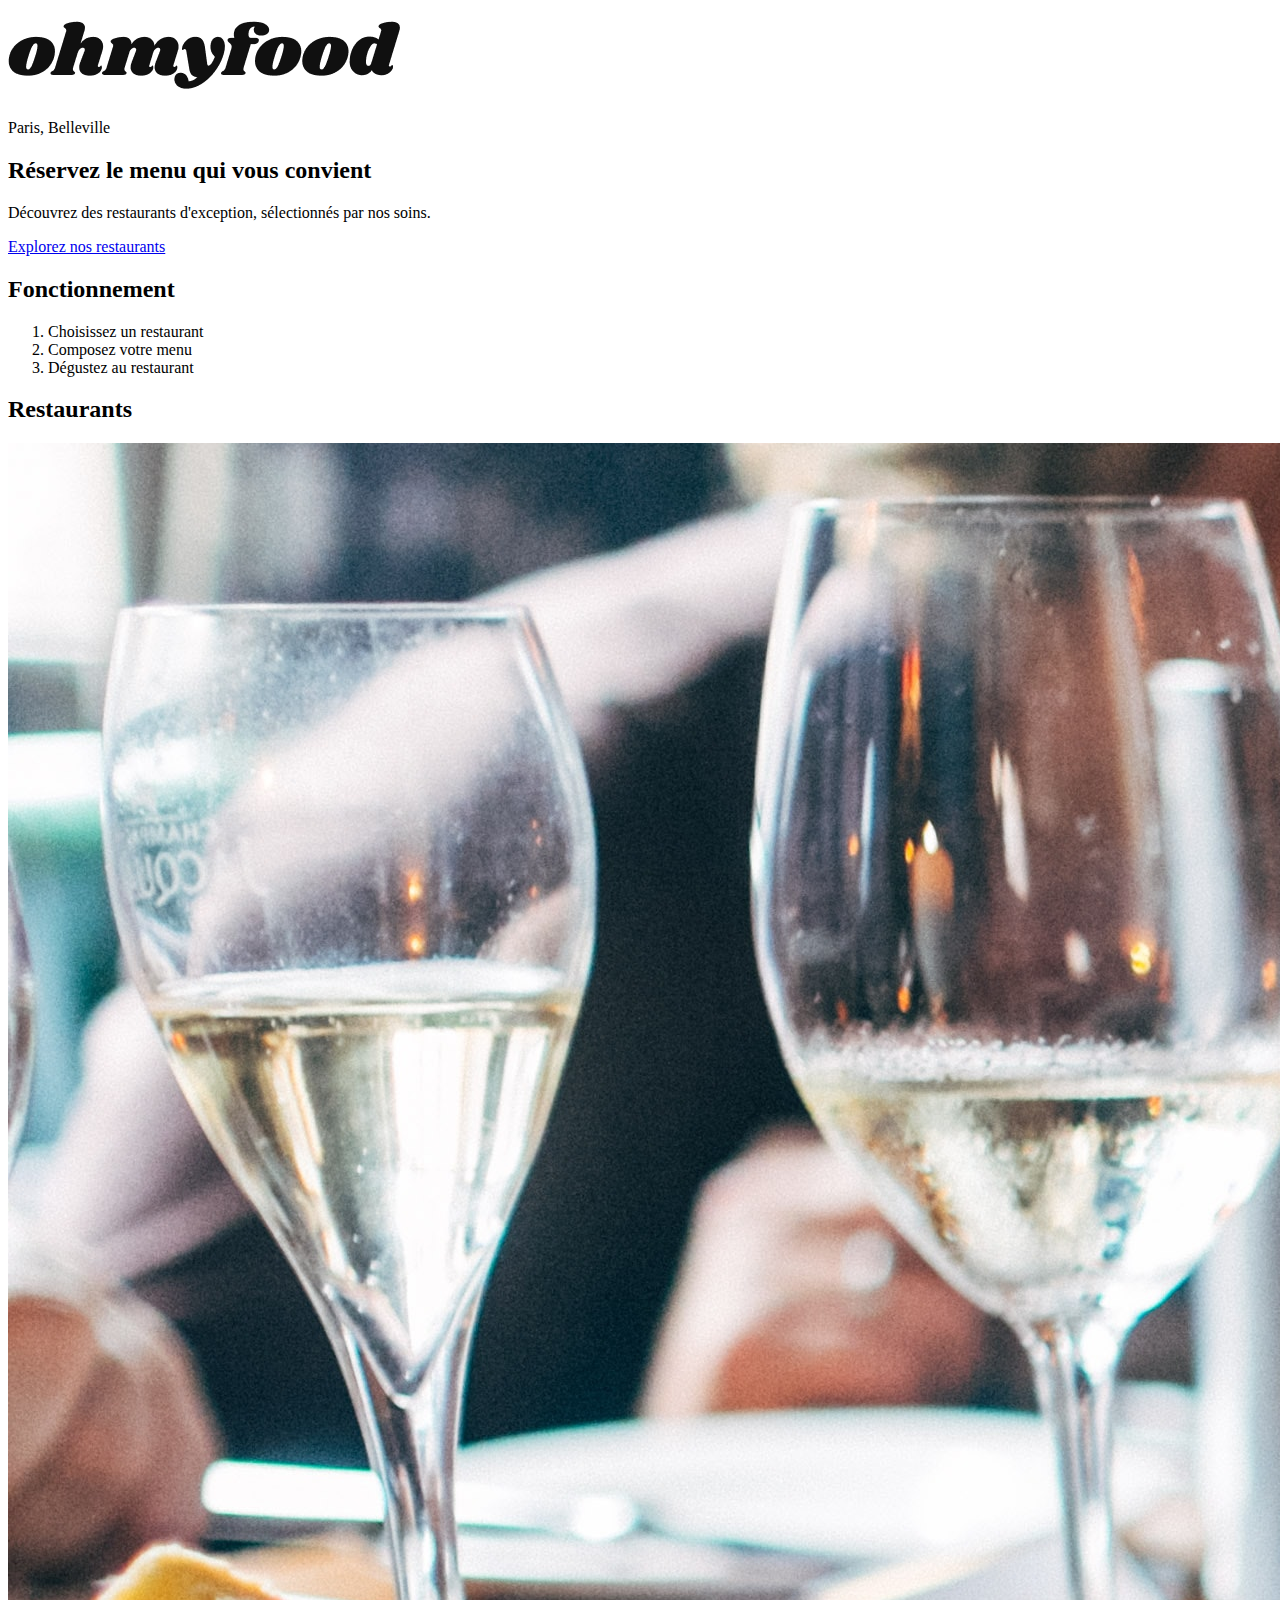
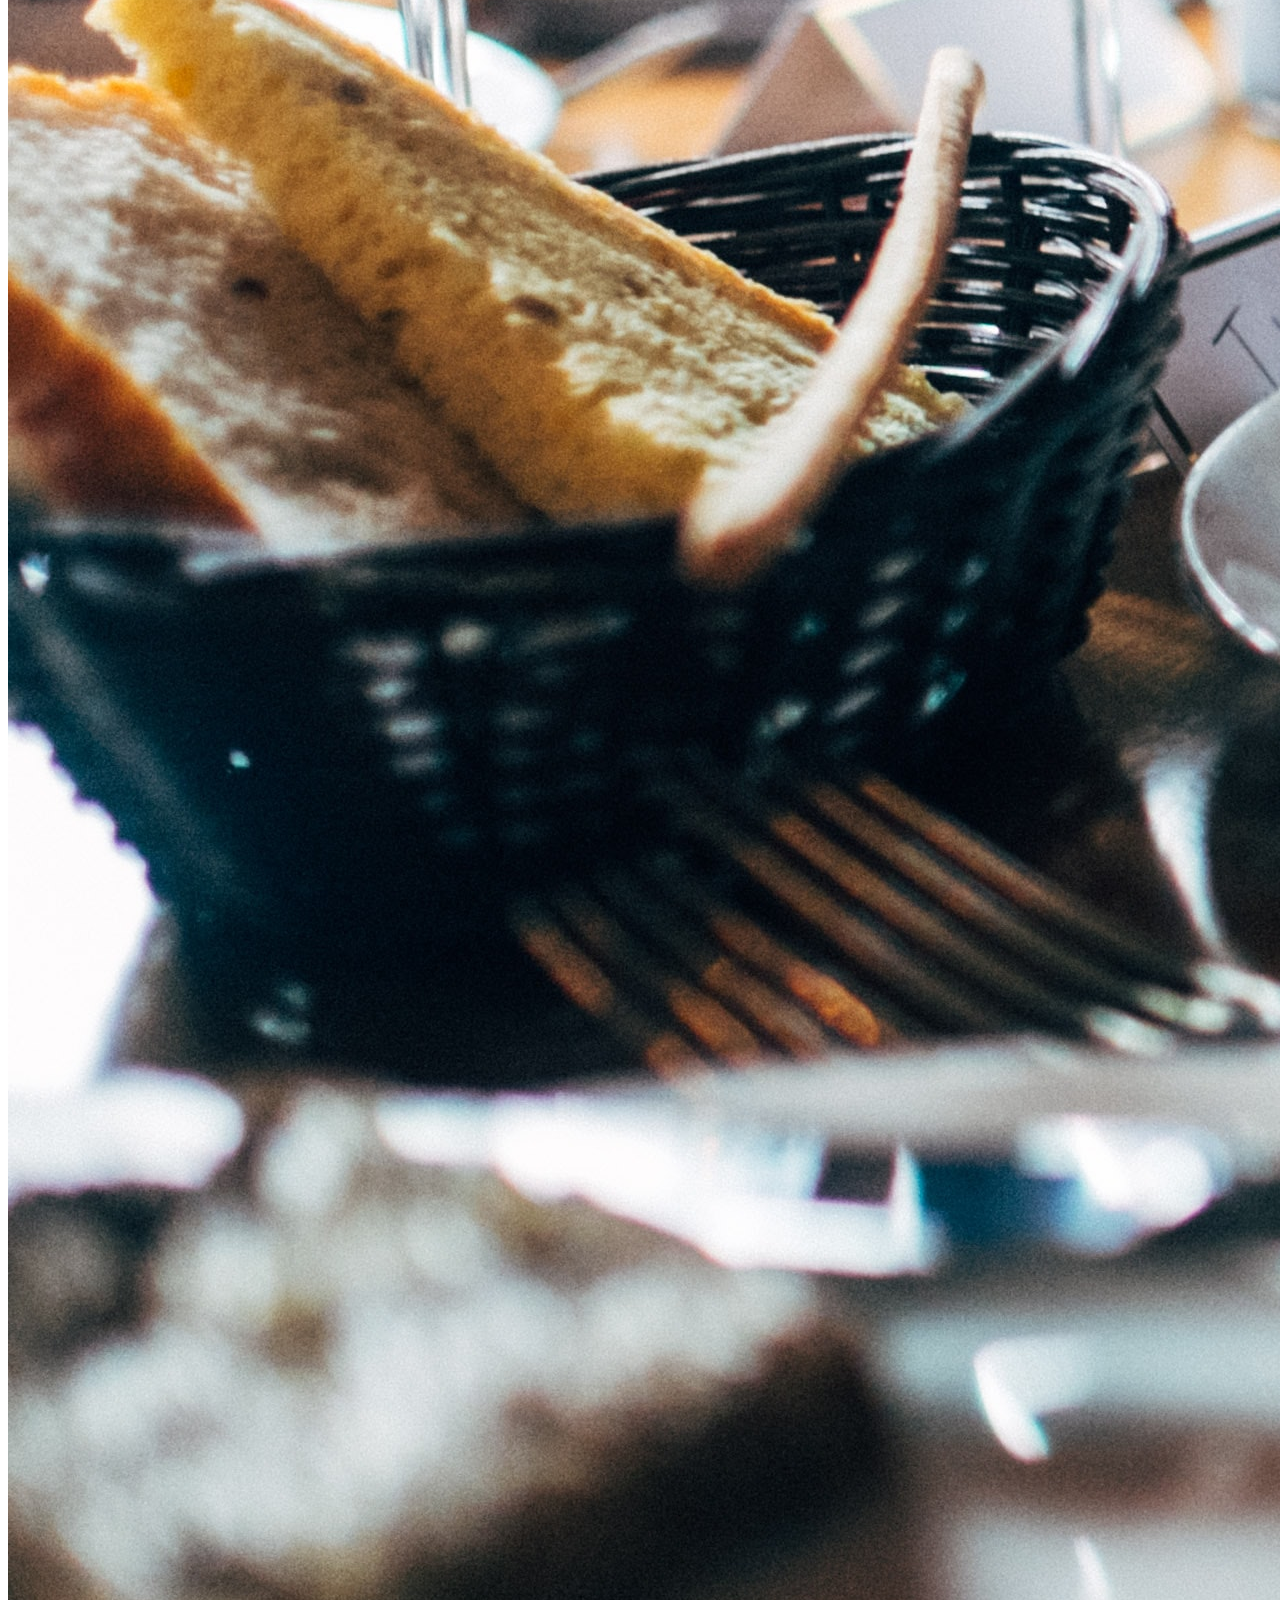
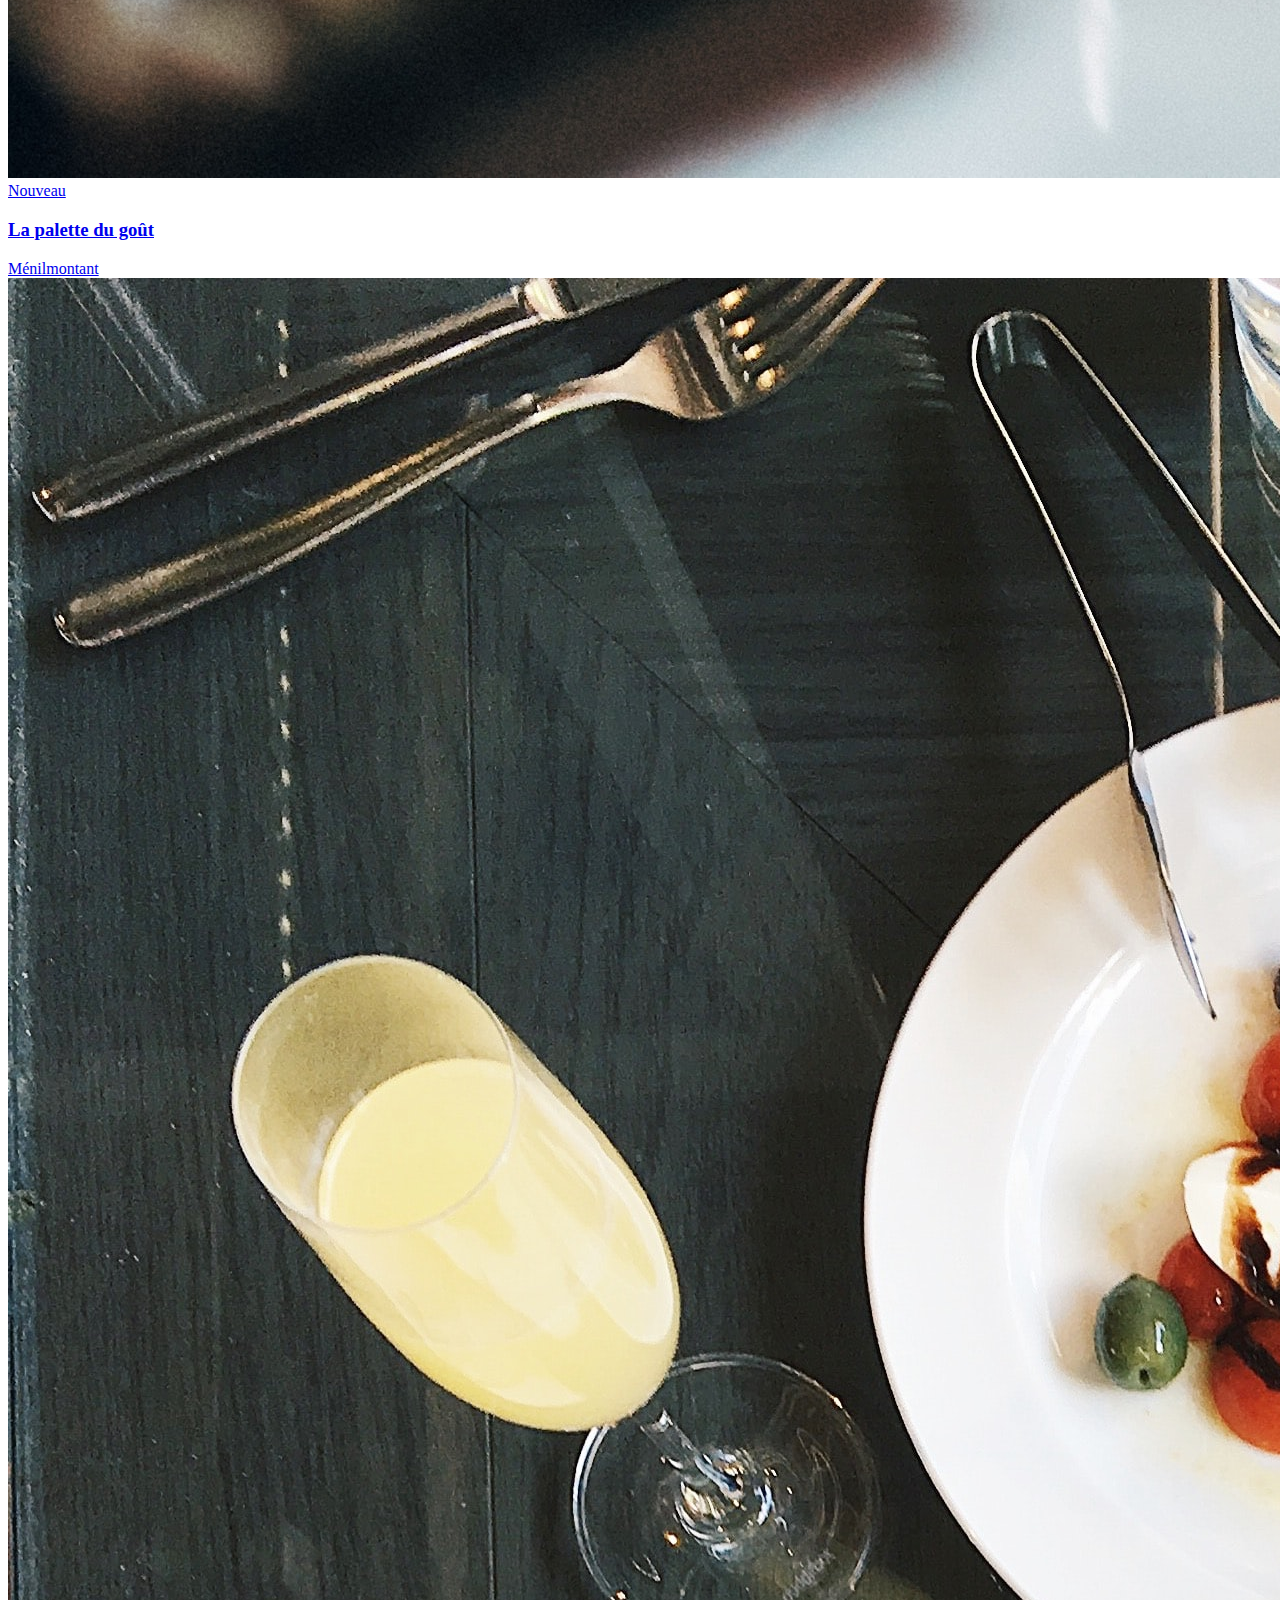
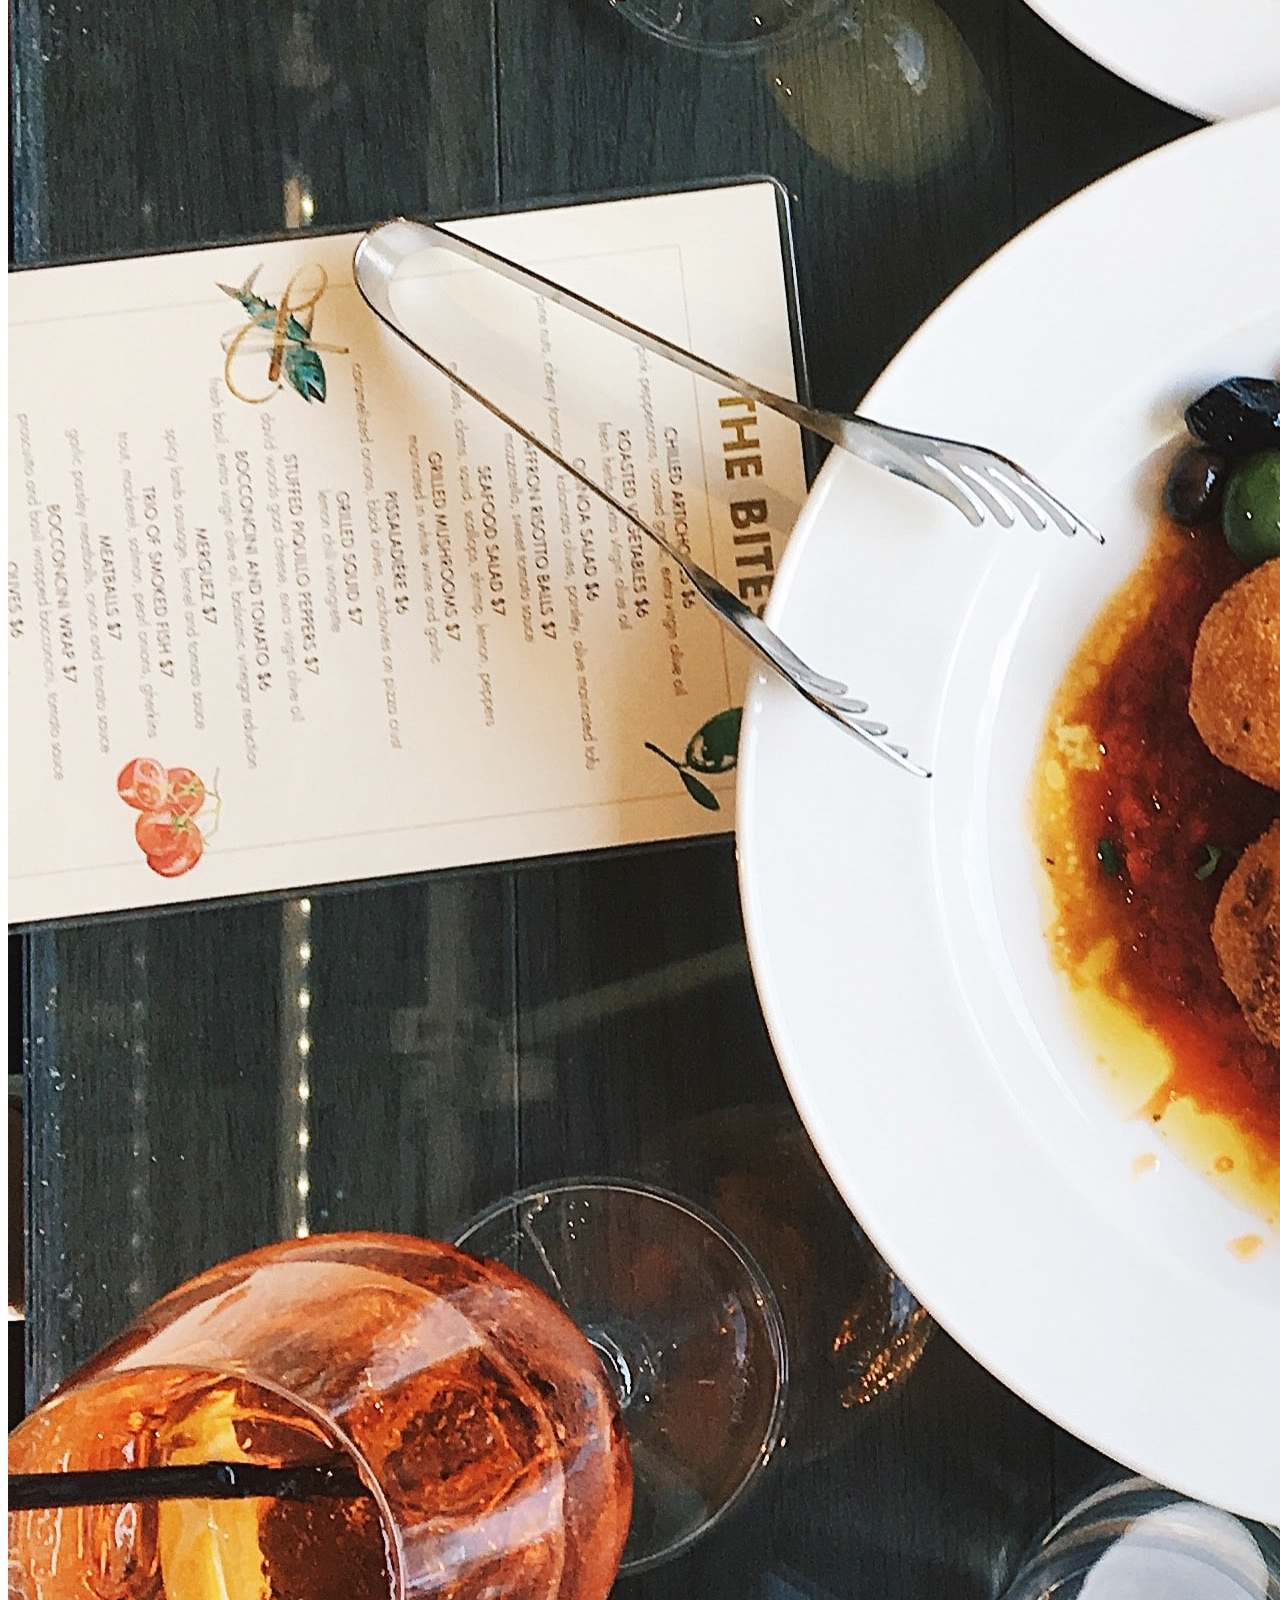
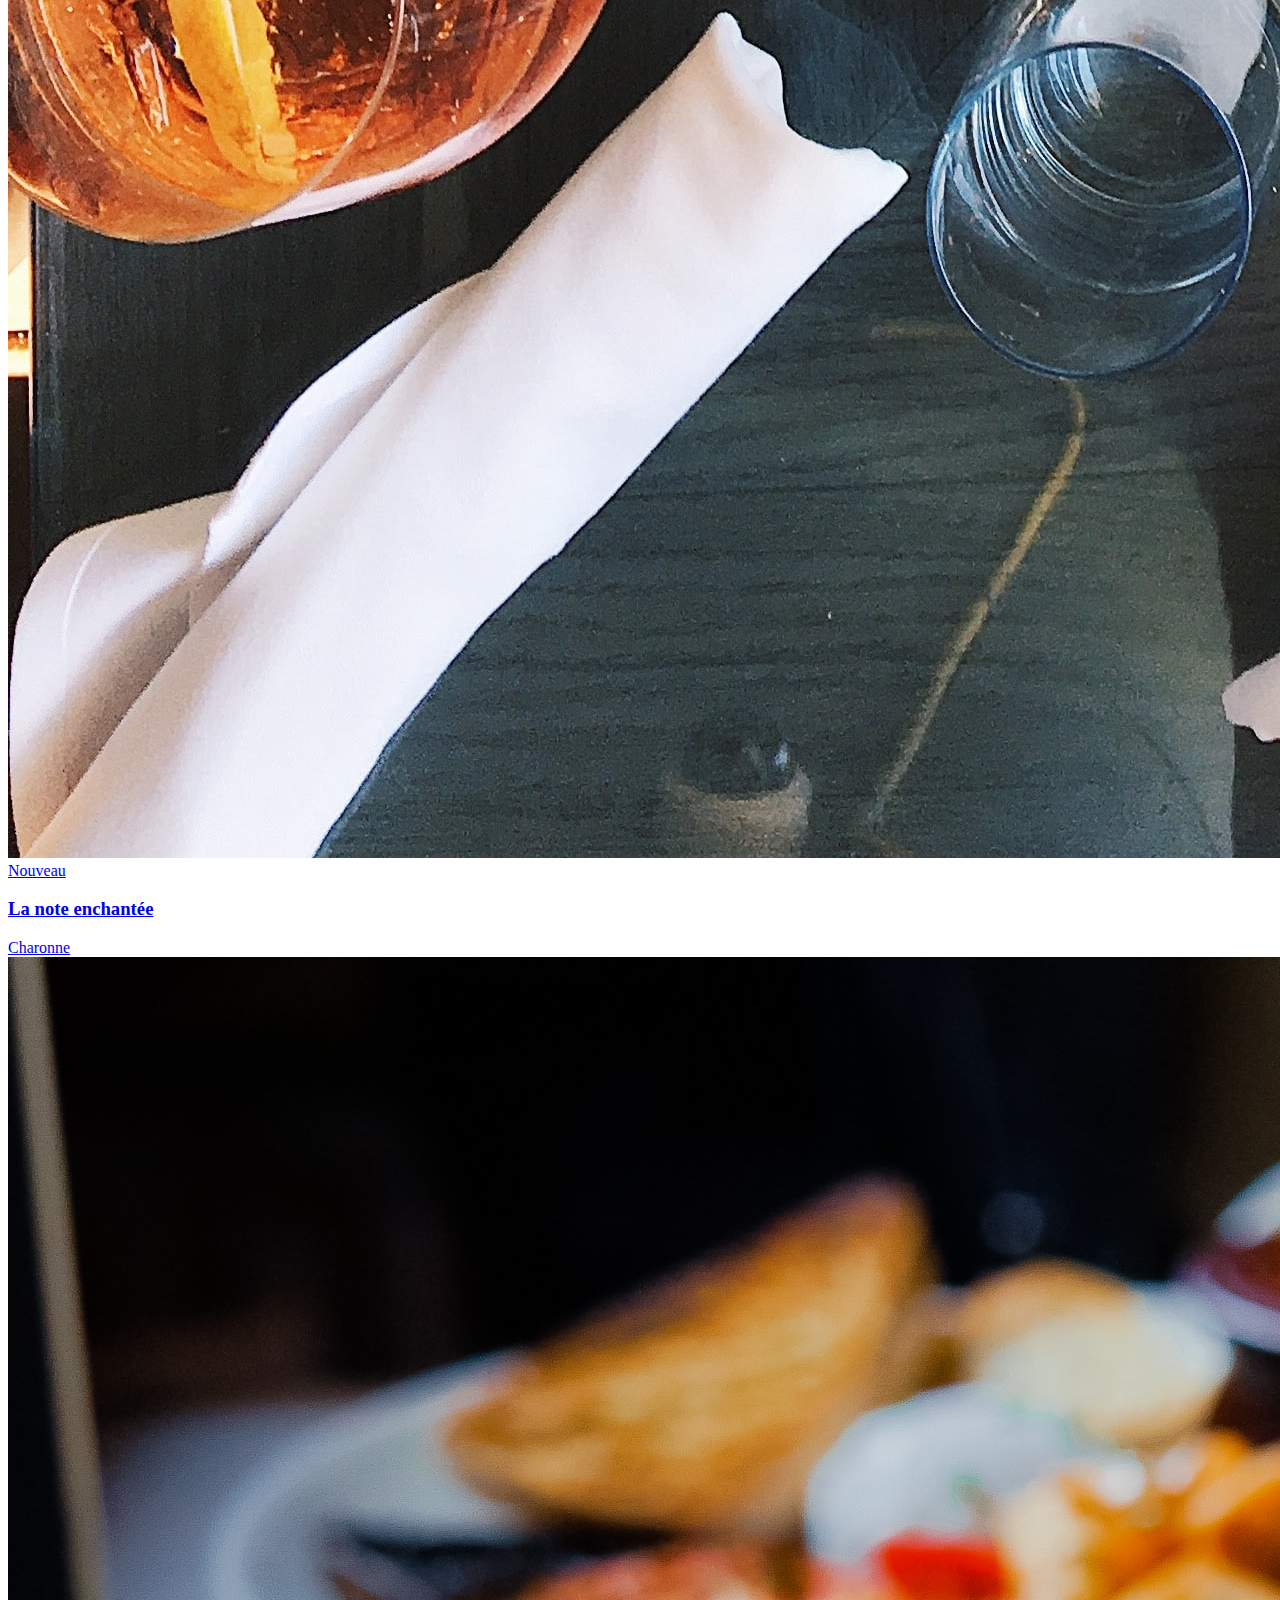
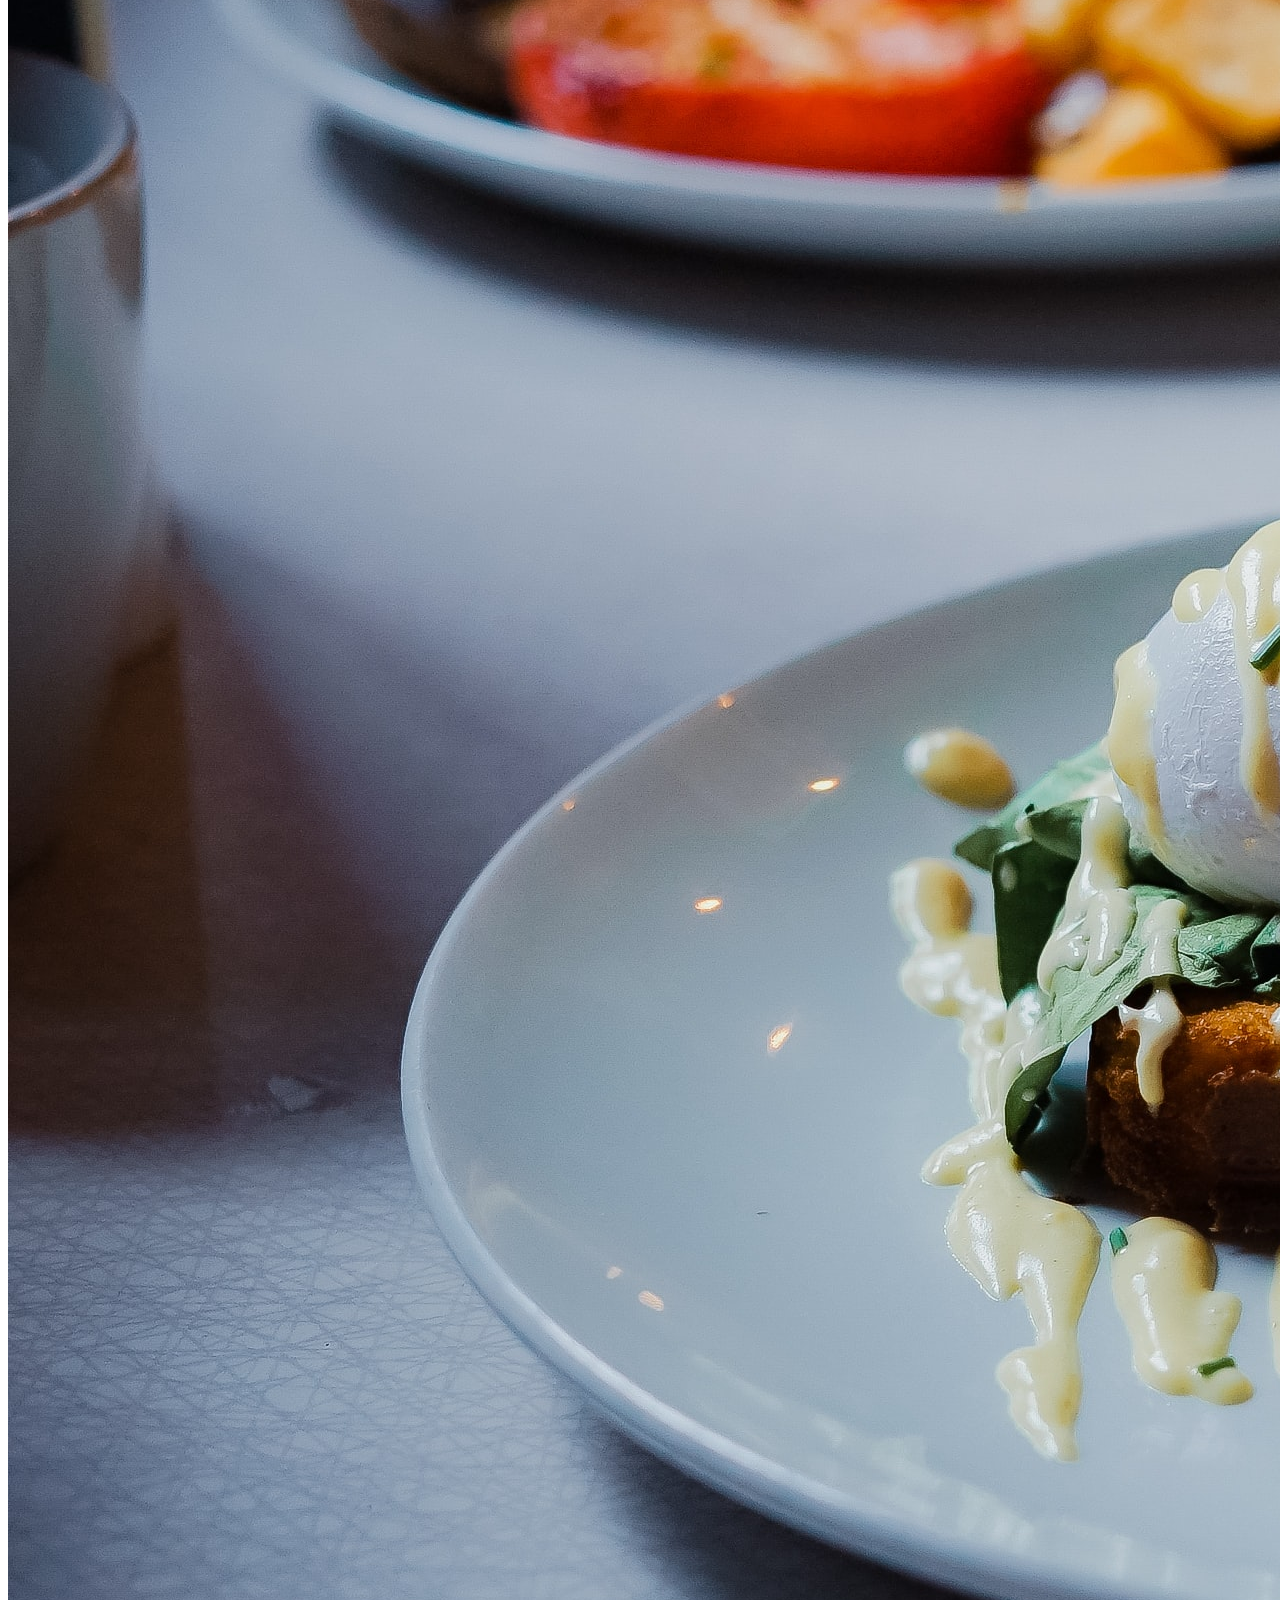
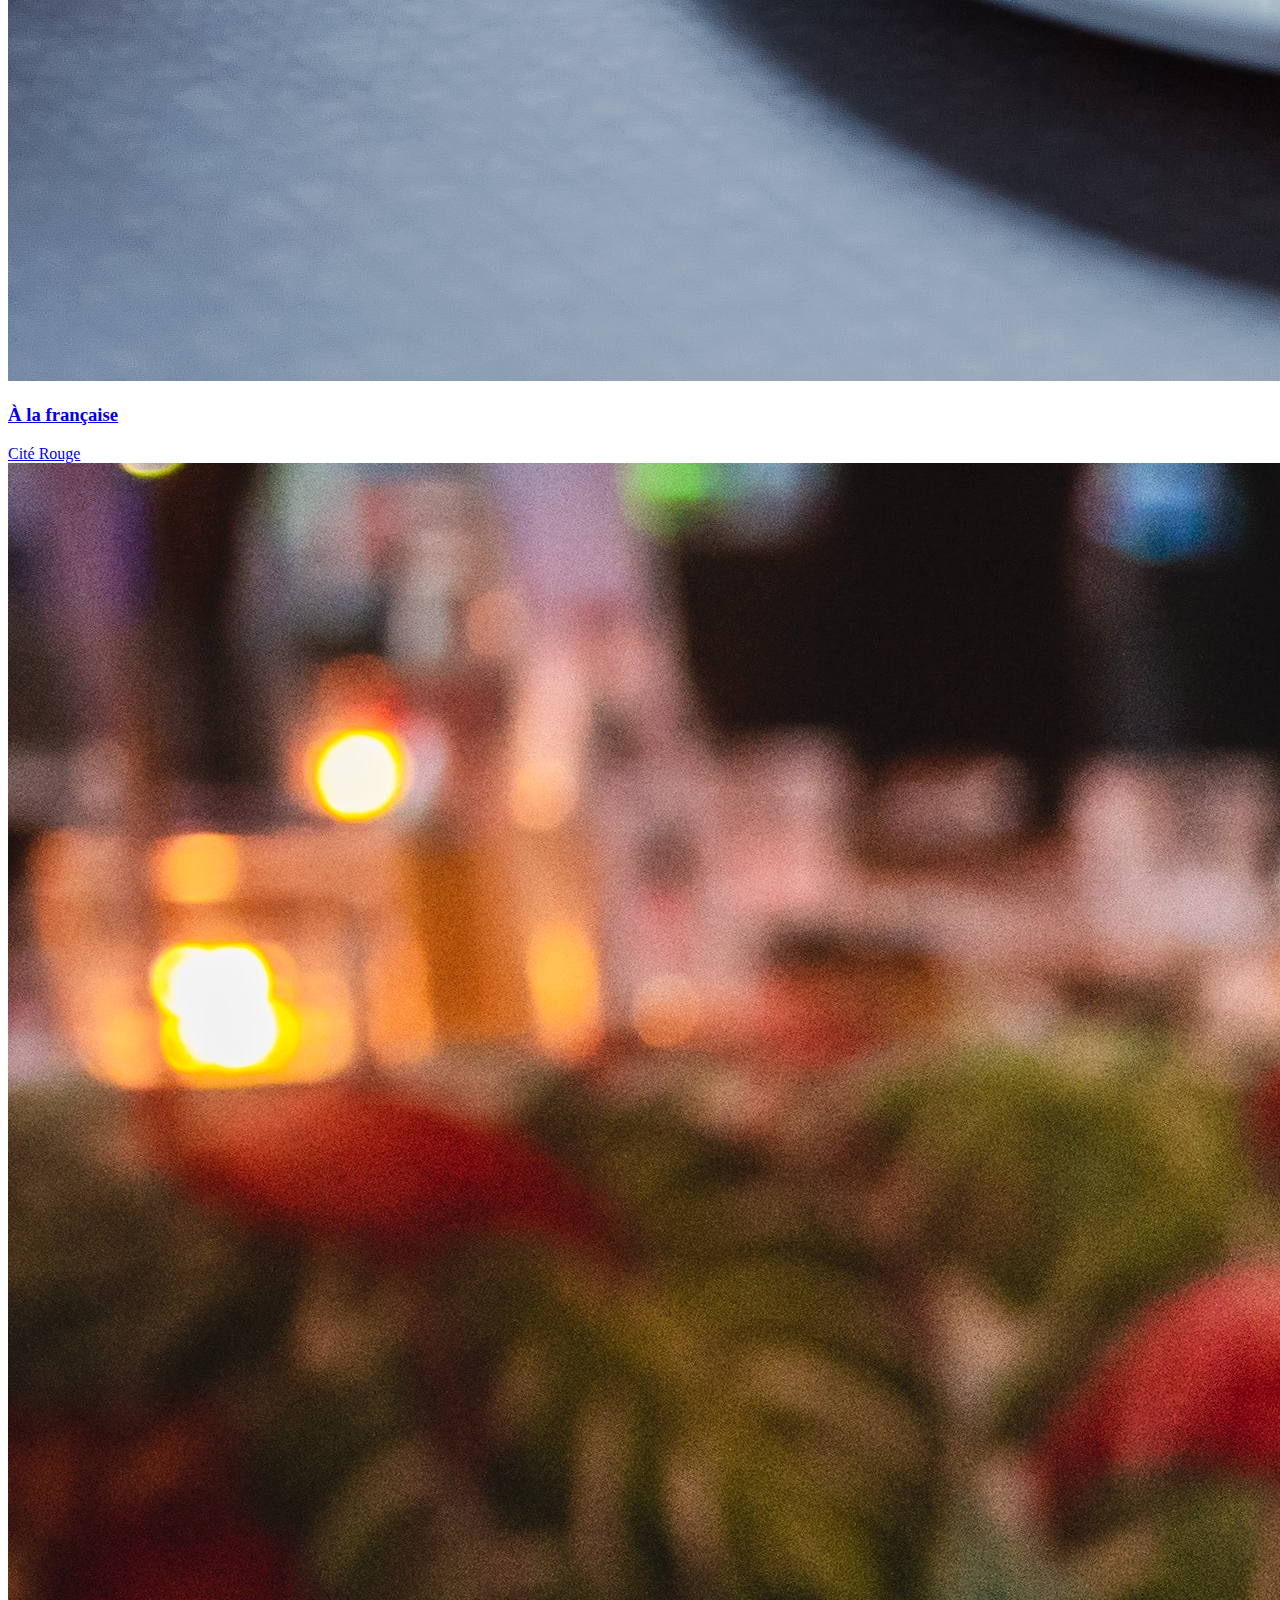
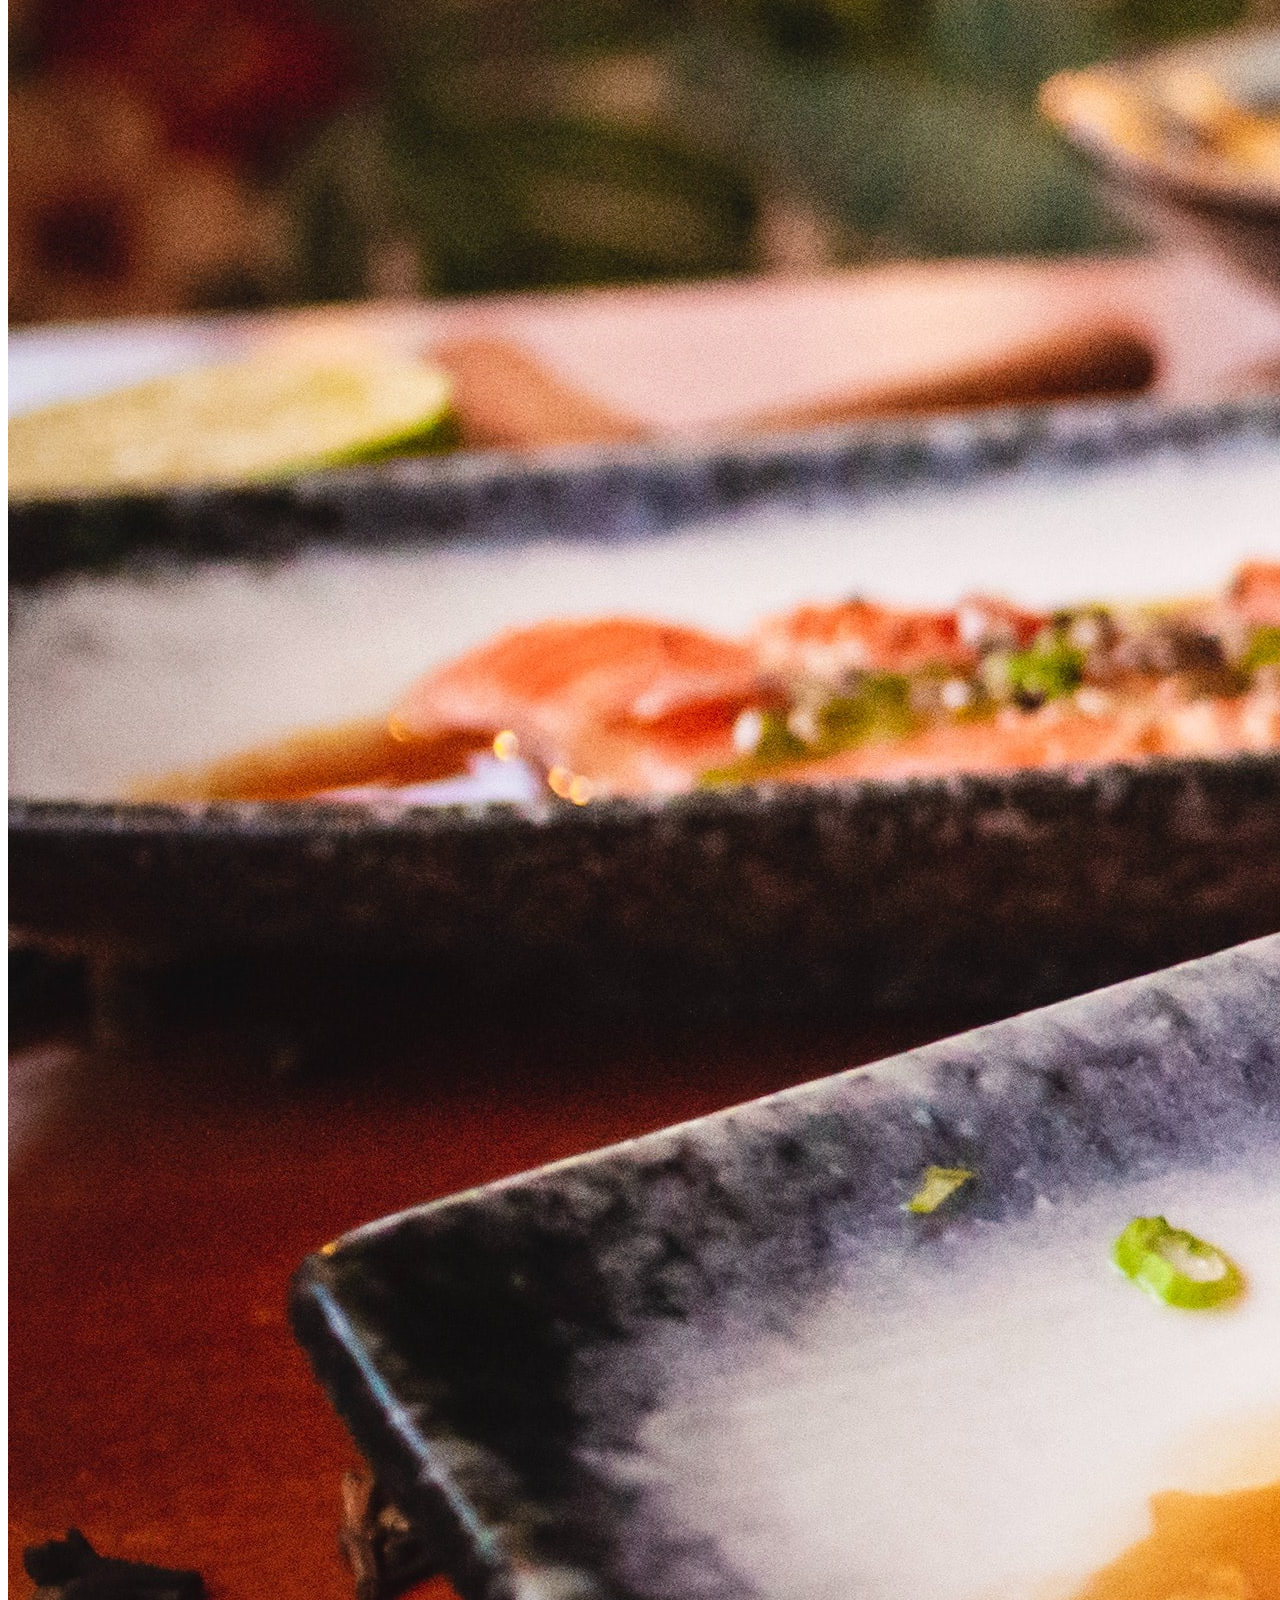
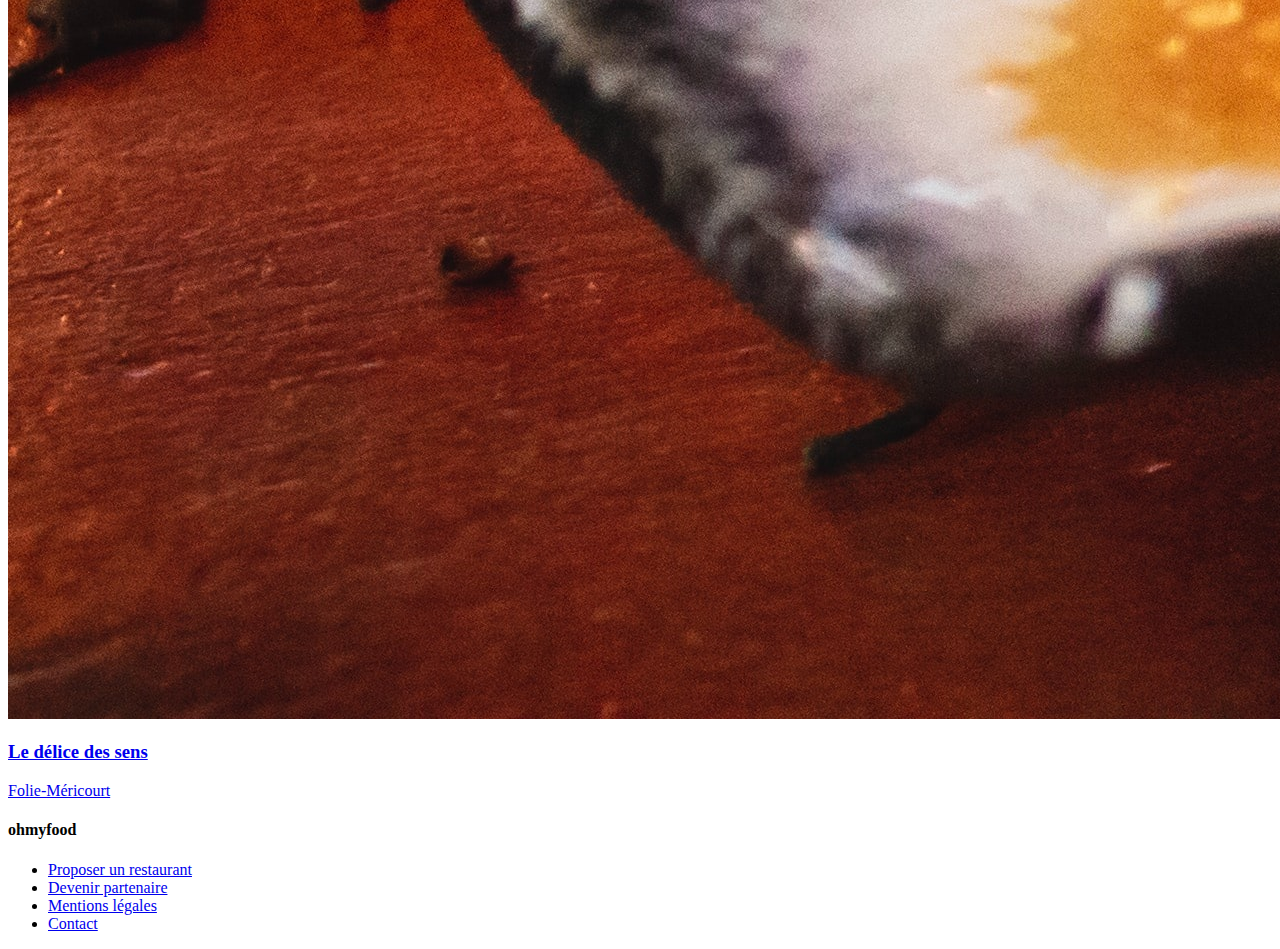
==== index.html @ 936037fc "Structure html de l'index" ====
<!DOCTYPE html>
<html lang="fr-FR">
<head>
    <meta charset="UTF-8">
    <meta name="viewport" content="width=device-width, initial-scale=1.0">
    <title>Accueil</title>
    <link rel="stylesheet" href="styles/index.css">
    <link rel="stylesheet" 
            href="https://cdnjs.cloudflare.com/ajax/libs/font-awesome/6.2.0/css/all.min.css" 
            integrity="sha512-xh6O/CkQoPOWDdYTDqeRdPCVd1SpvCA9XXcUnZS2FmJNp1coAFzvtCN9BmamE+4aHK8yyUHUSCcJHgXloTyT2A==" 
            crossorigin="anonymous" 
            referrerpolicy="no-referrer" >
</head>
<body>
    <div class="loader"></div>

    <header class="header">
        <h1 class="header-title">
            <a class="header-title-link" href="./index.html">
                <img class="header-title-img" src="/images/logo/ohmyfood.png" alt="Ohmyfood">
            </a>
        </h1>
    </header>

    <main class="main">
        <!-- Section dédiée à l'affichage de la localisation -->
        <section class="location">
            <i class="fa-solid fa-location-dot location-icon"></i>
            <span class="location-text">Paris, Belleville</span>
        </section>

        <!-- Section dédiée à l'introduction du site -->
        <section class="introduction">
            <h2 class="introduction-title">Réservez le menu qui vous convient</h2>
            <p class="introduction-subtitle">Découvrez des restaurants d'exception, sélectionnés par nos soins.</p>
            <a class="introduction-link" href="#restaurants">Explorez nos restaurants</a>
        </section>

        <!-- Section dédiée au fonctionnement du site -->
        <section class="functioning">
            <div class="functioning-container">
                <h2 class="functionning-title">Fonctionnement</h2>
                <ol class="functionning-list">
                    <li class="functionning-item">
                        <i class="fa-solid fa-mobile-screen-button functionning-item-icon"></i>
                        <span class="functionning-item-text">Choisissez un restaurant</span>
                    </li>
                    <li class="functionning-item">
                        <i class="fa-solid fa-list-ul functionning-item-icon"></i>
                        <span class="functionning-item-text">Composez votre menu</span>
                    </li>
                    <li class="functionning-item">
                        <i class="fa-solid fa-store functionning-item-icon"></i>
                        <span class="functionning-item-text">Dégustez au restaurant</span>
                    </li>
                </ol>
            </div>
        </section>

        <!-- Section dédiée à la liste des restaurants -->
        <section id="restaurants" class="restaurants">
            <div class="restaurants-container">
                <h2 class="restaurants-title">Restaurants</h2>
                <div class="restaurants-cards">

                    <a class="restaurants-card" href="/menu/la_palette_du_gout.html">
                        <img class="restaurants-card-img" src="/images/restaurants/jay-wennington-N_Y88TWmGwA-unsplash.jpg" alt="Image de La palette du goût">
                        <span class="restaurants-card-new">Nouveau</span>
                        <footer class="restaurants-card-footer">
                            <div class="restaurants-card-content">
                                <h3 class="restaurants-card-content-title">La palette du goût</h3>
                                <span class="restaurants-card-content-location">Ménilmontant</span>
                            </div>
                            <div class="restaurants-card-btn">
                                <i class="fa-regular fa-heart restaurants-card-btn-icon"></i>
                                <i class="fa-solid fa-heart restaurants-card-btn-icon"></i>
                            </div>
                        </footer>
                    </a>

                    <a class="restaurants-card" href="/menu/la_note_enchantee.html">
                        <img class="restaurants-card-img" src="/images/restaurants/stil-u2Lp8tXIcjw-unsplash.jpg" alt="Image de La note enchantée">
                        <span class="restaurants-card-new">Nouveau</span>
                        <footer class="restaurants-card-footer">
                            <div class="restaurants-card-content">
                                <h3 class="restaurants-card-content-title">La note enchantée</h3>
                                <span class="restaurants-card-content-location">Charonne</span>
                            </div>
                            <div class="restaurants-card-btn">
                                <i class="fa-regular fa-heart restaurants-card-btn-icon"></i>
                                <i class="fa-solid fa-heart restaurants-card-btn-icon"></i>
                            </div>
                        </footer>
                    </a>

                    <a class="restaurants-card" href="/menu/a_la_francaise.html">
                        <img class="restaurants-card-img" src="/images/restaurants/toa-heftiba-DQKerTsQwi0-unsplash.jpg" alt="Image de À la française">
                        <footer class="restaurants-card-footer">
                            <div class="restaurants-card-content">
                                <h3 class="restaurants-card-content-title">À la française</h3>
                                <span class="restaurants-card-content-location">Cité Rouge</span>
                            </div>
                            <div class="restaurants-card-btn">
                                <i class="fa-regular fa-heart restaurants-card-btn-icon"></i>
                                <i class="fa-solid fa-heart restaurants-card-btn-icon"></i>
                            </div>
                        </footer>
                    </a>

                    <a class="restaurants-card" href="/menu/le_delice_des_sens.html">
                        <img class="restaurants-card-img" src="/images/restaurants/louis-hansel-shotsoflouis-qNBGVyOCY8Q-unsplash.jpg" alt="Image de Le délice des sens">
                        <footer class="restaurants-card-footer">
                            <div class="restaurants-card-content">
                                <h3 class="restaurants-card-content-title">Le délice des sens</h3>
                                <span class="restaurants-card-content-location">Folie-Méricourt</span>
                            </div>
                            <div class="restaurants-card-btn">
                                <i class="fa-regular fa-heart restaurants-card-btn-icon"></i>
                                <i class="fa-solid fa-heart restaurants-card-btn-icon"></i>
                            </div>
                        </footer>
                    </a>
                </div>
            </div>
        </section>
    </main>

    <footer id="footer" class="footer">
        <h4 class="footer-title">ohmyfood</h4>
        <ul class="footer-list">
            <li class="footer-item">
                <a class="footer-item-link" href="#footer">
                    <i class="fa-solid fa-utensils footer-item-icon"></i>
                    Proposer un restaurant
                </a>
            </li>

            <li class="footer-item">
                <a class="footer-item-link" href="#footer">
                    <i class="fa-solid fa-handshake-angle footer-item-icon"></i>
                    Devenir partenaire
                </a>
            </li>

            <li class="footer-item">
                <a class="footer-item-link" href="#footer">Mentions légales</a>
            </li>

            <li class="footer-item">
                <a class="footer-item-link" href="#footer">Contact</a>
            </li>
        </ul>
    </footer>
</body>
</html>
---- styles/index.css ----
/*
    Author : Bertrand Sudre ;
*/

* {

}

html {

}

body {

}
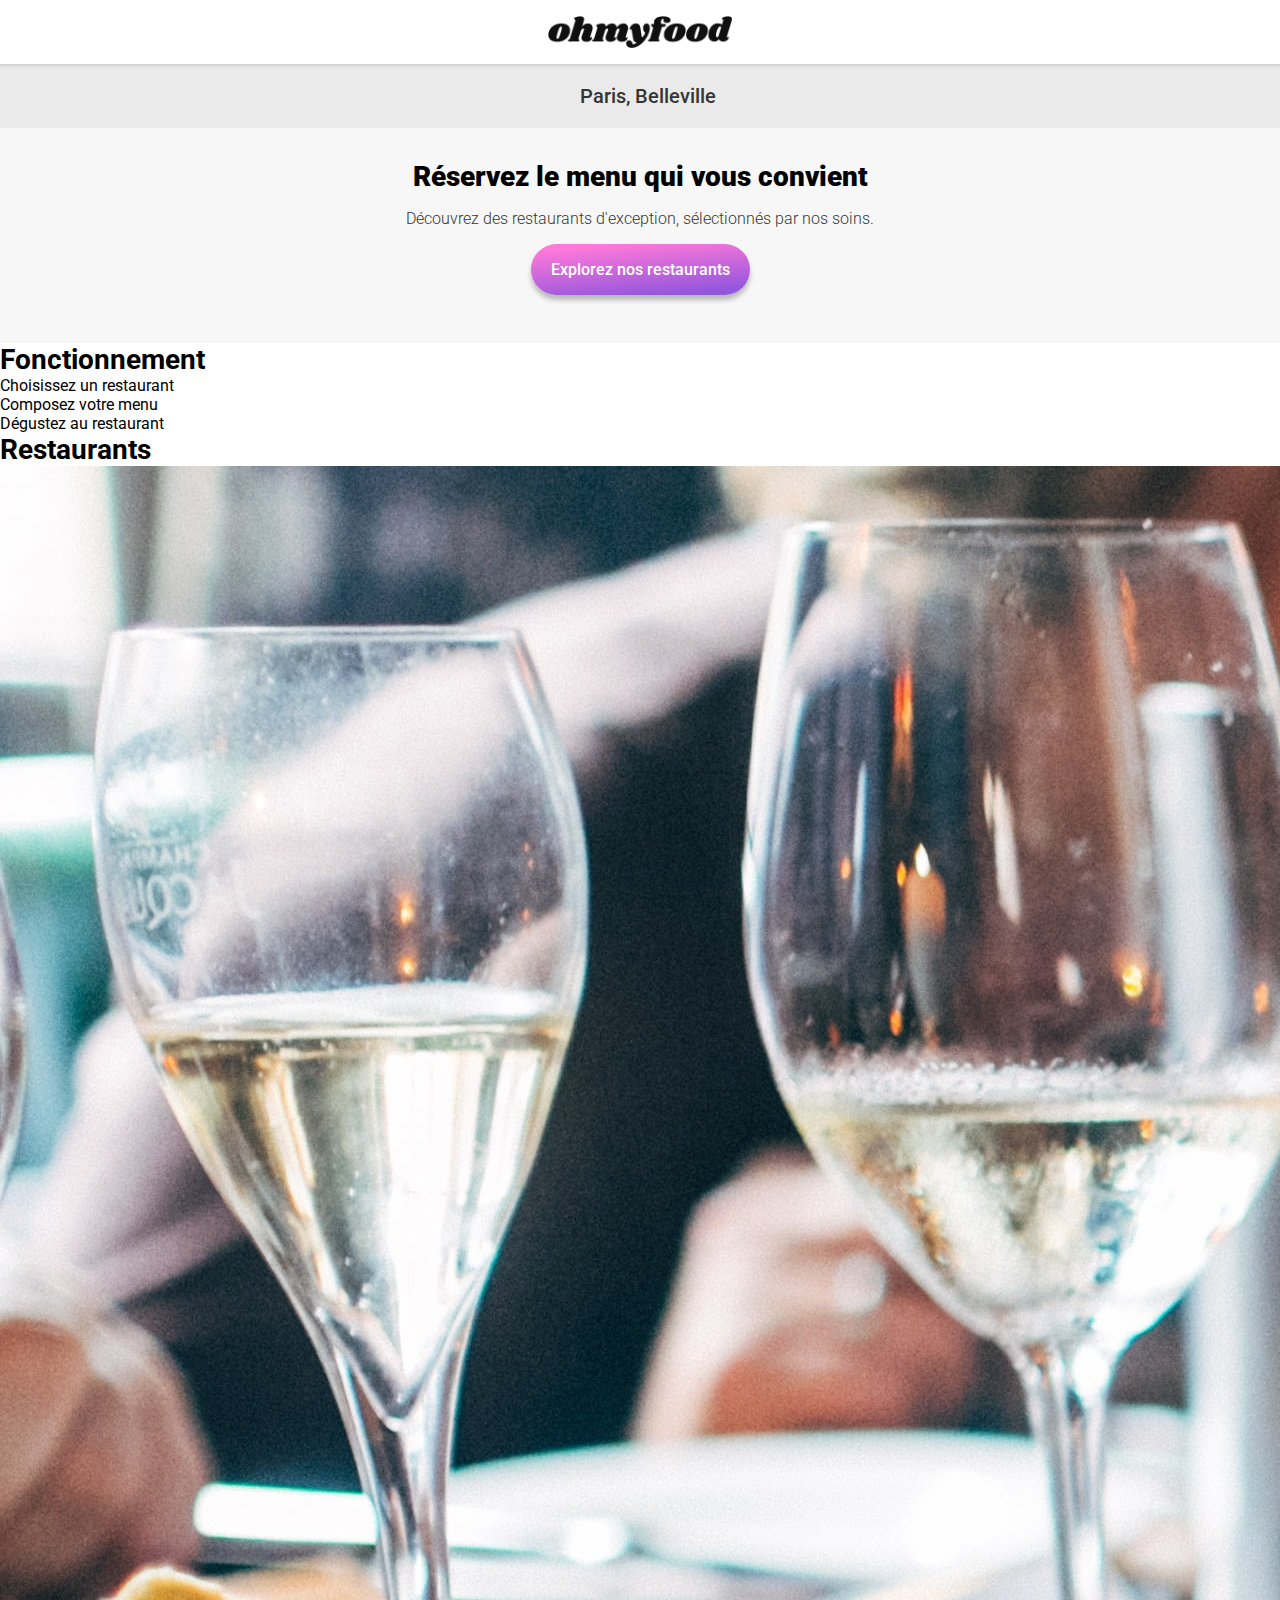
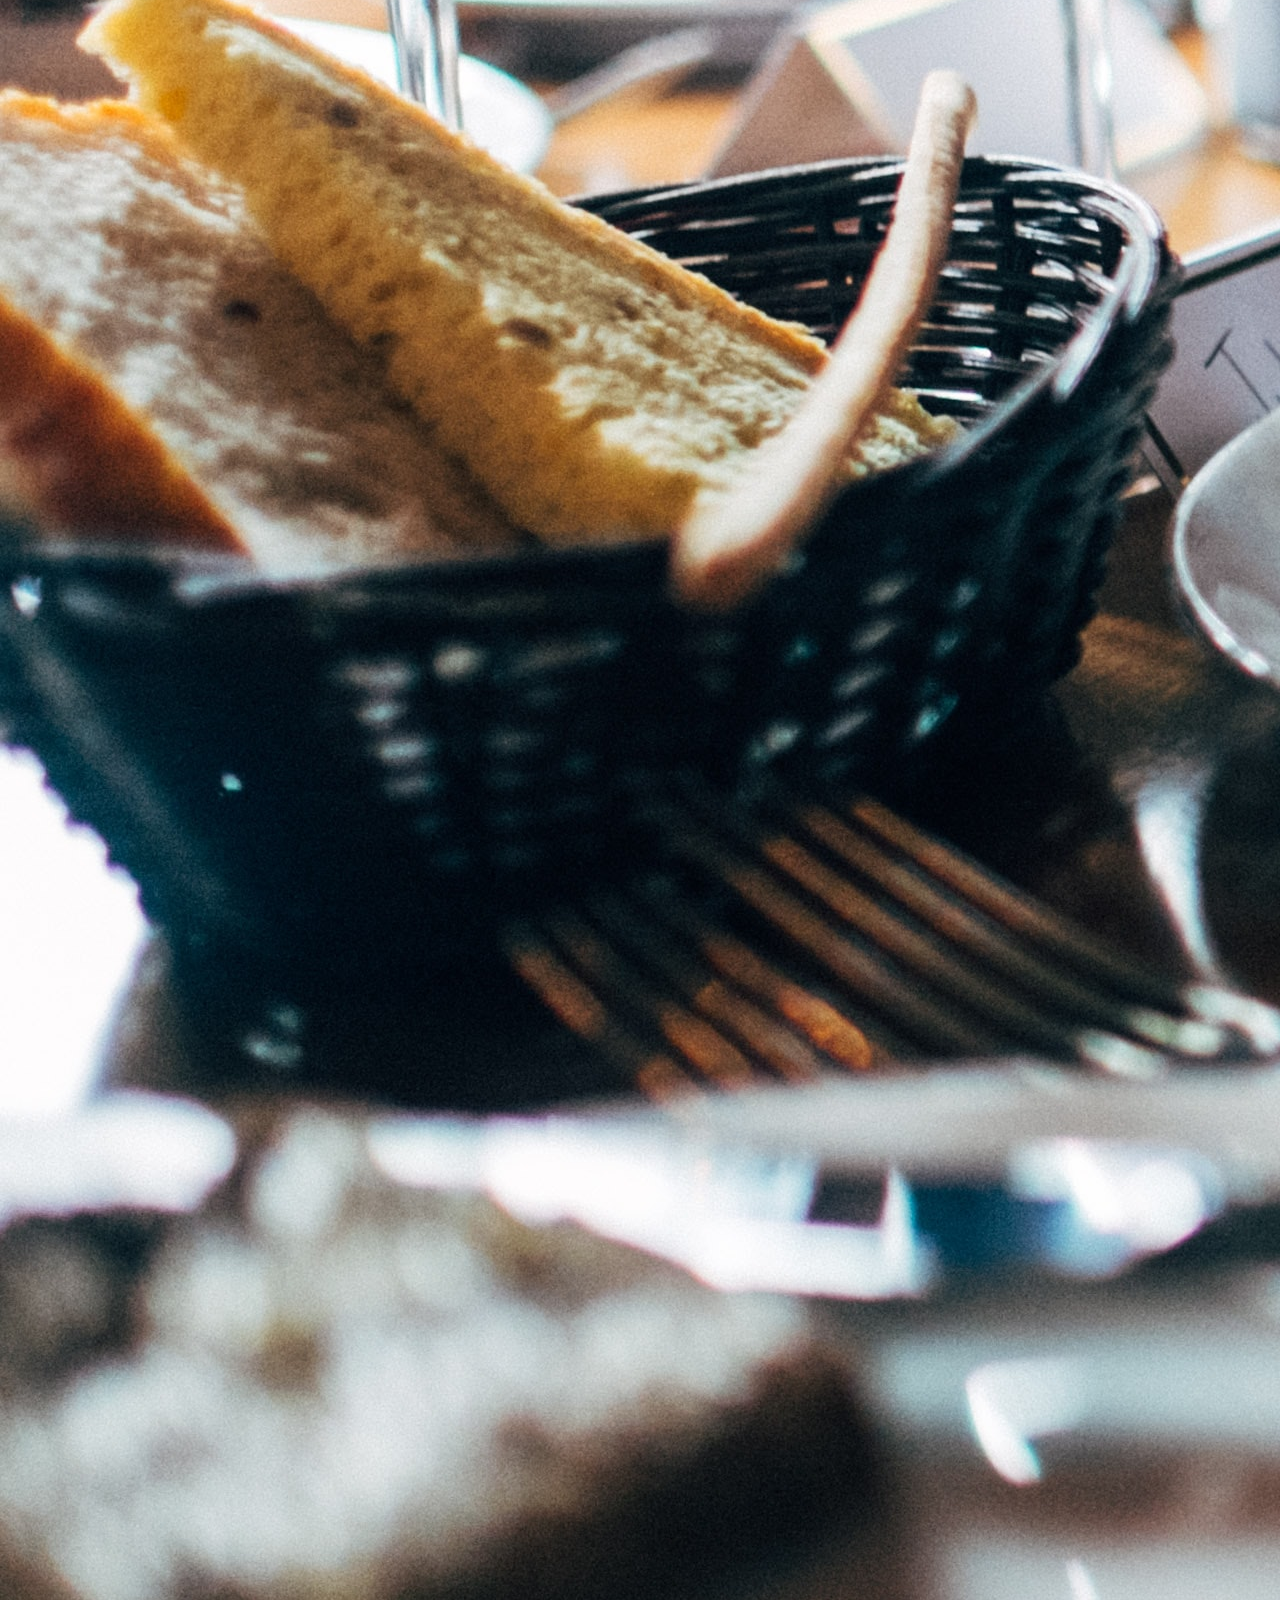
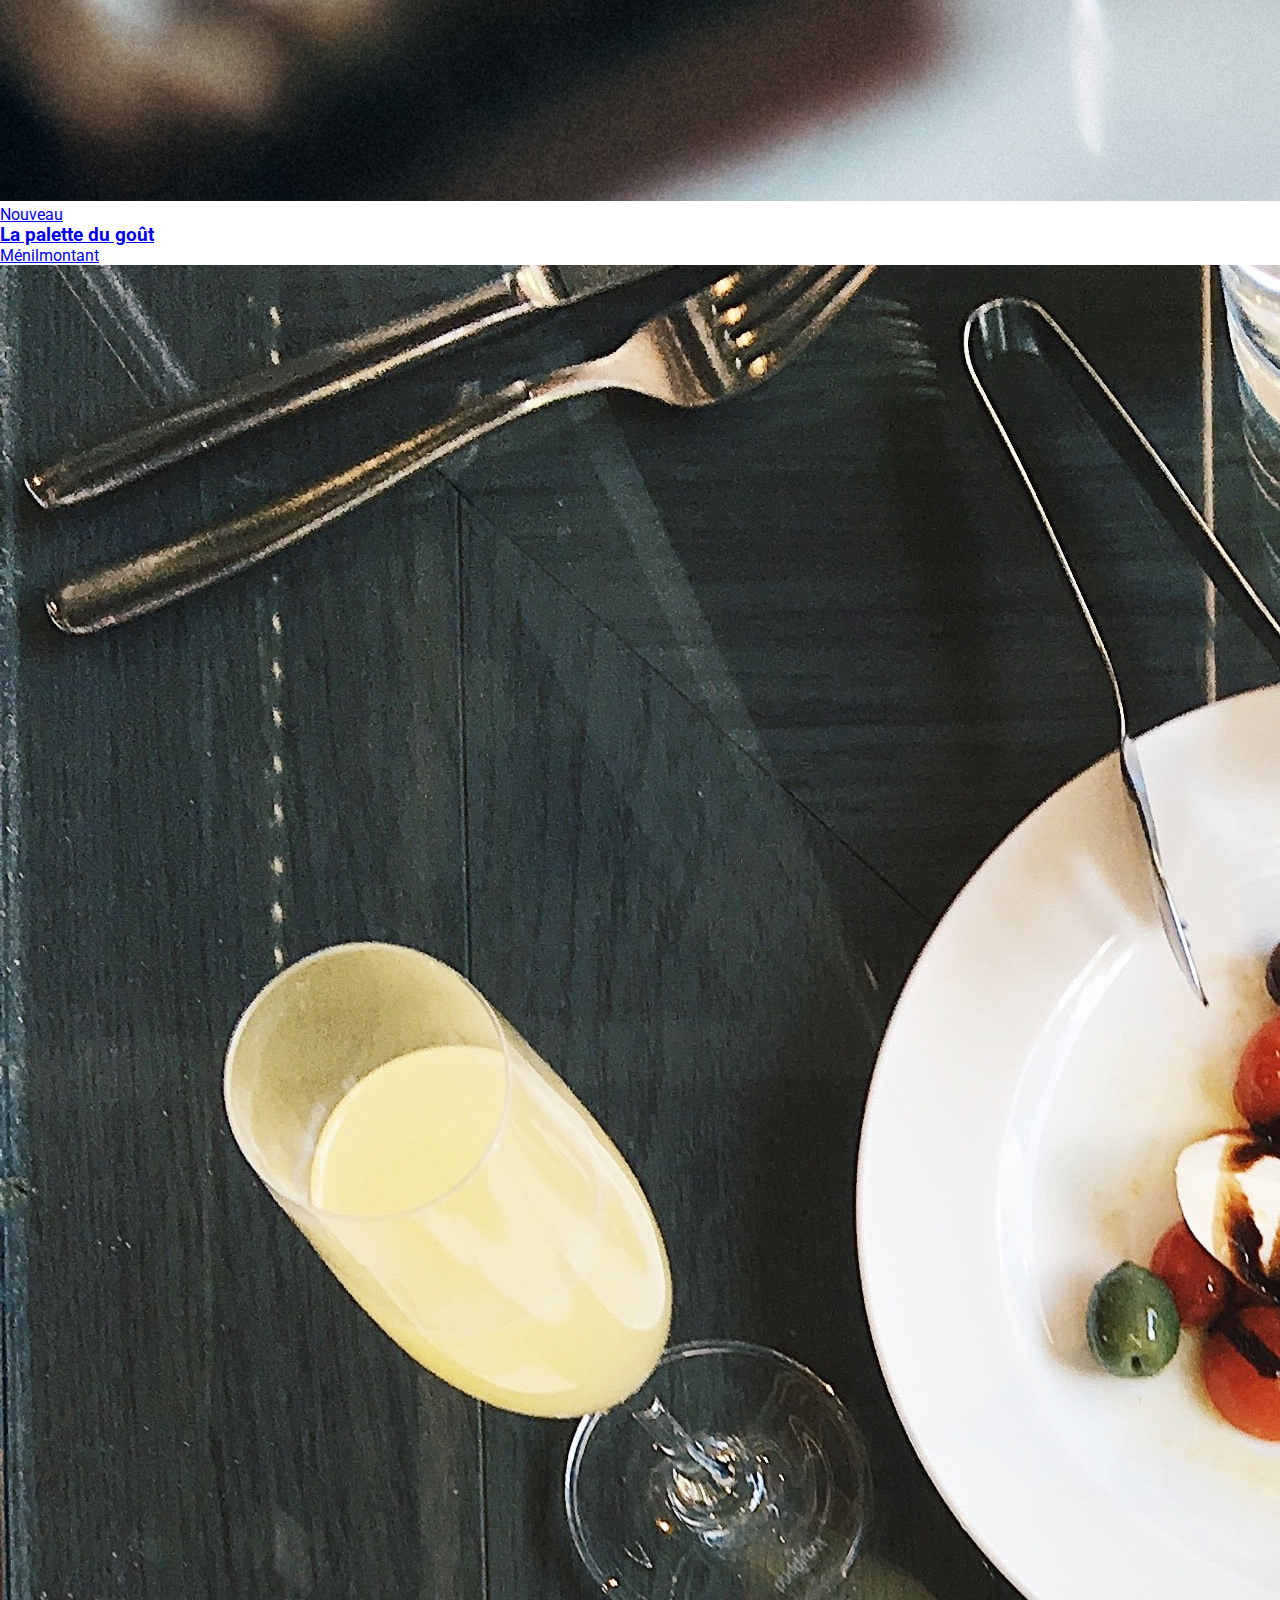
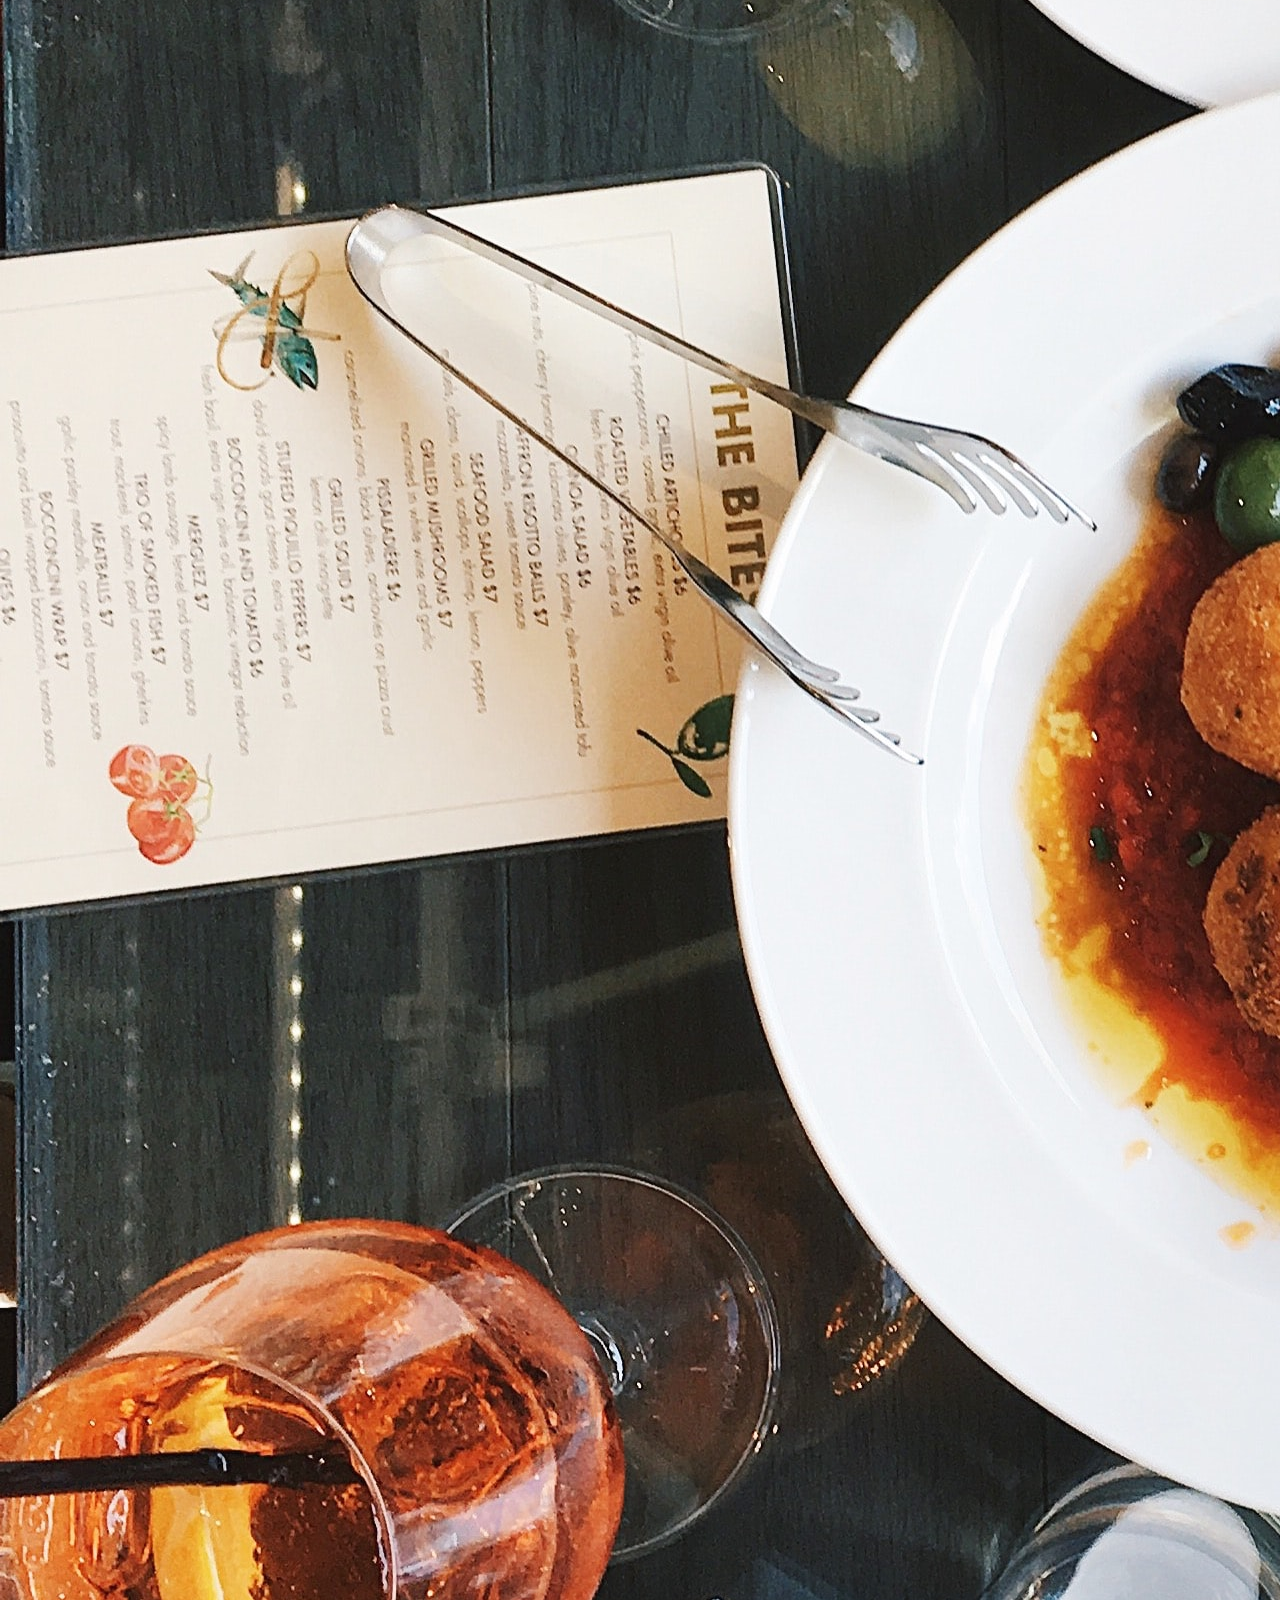
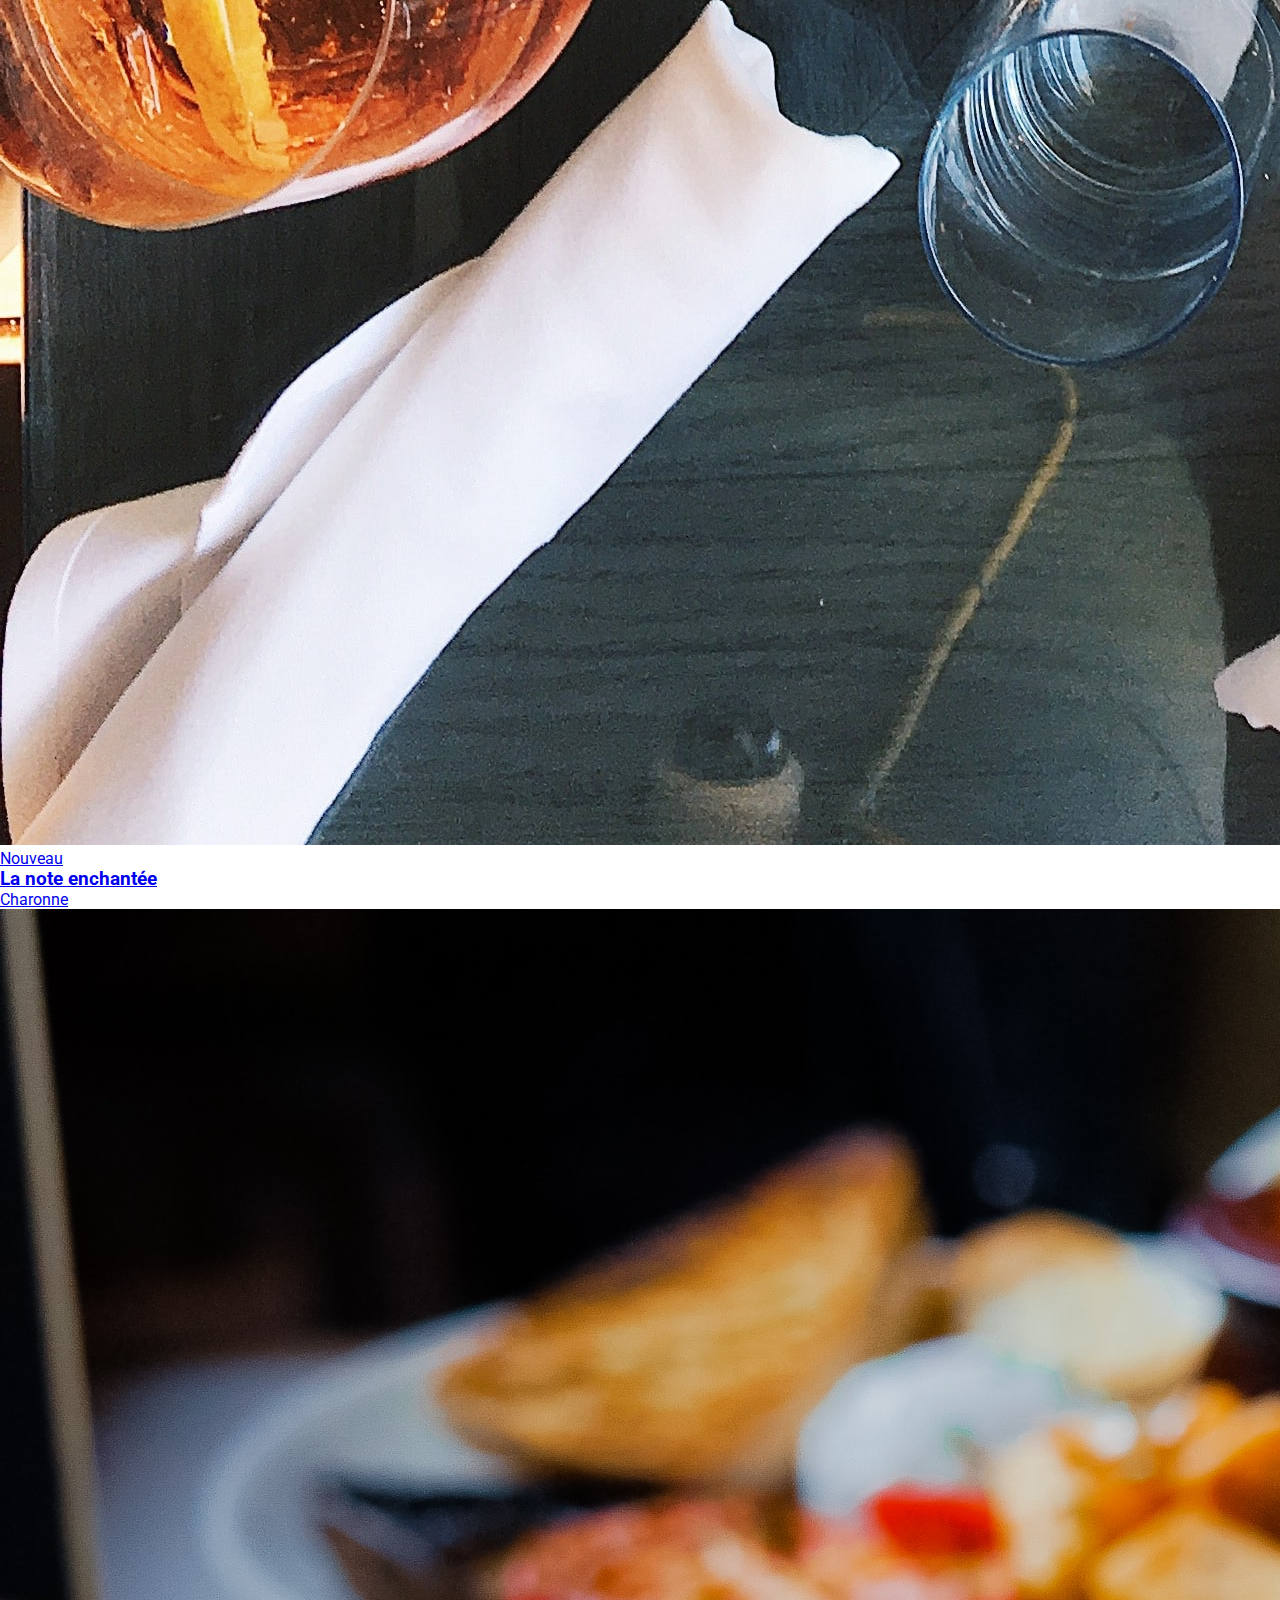
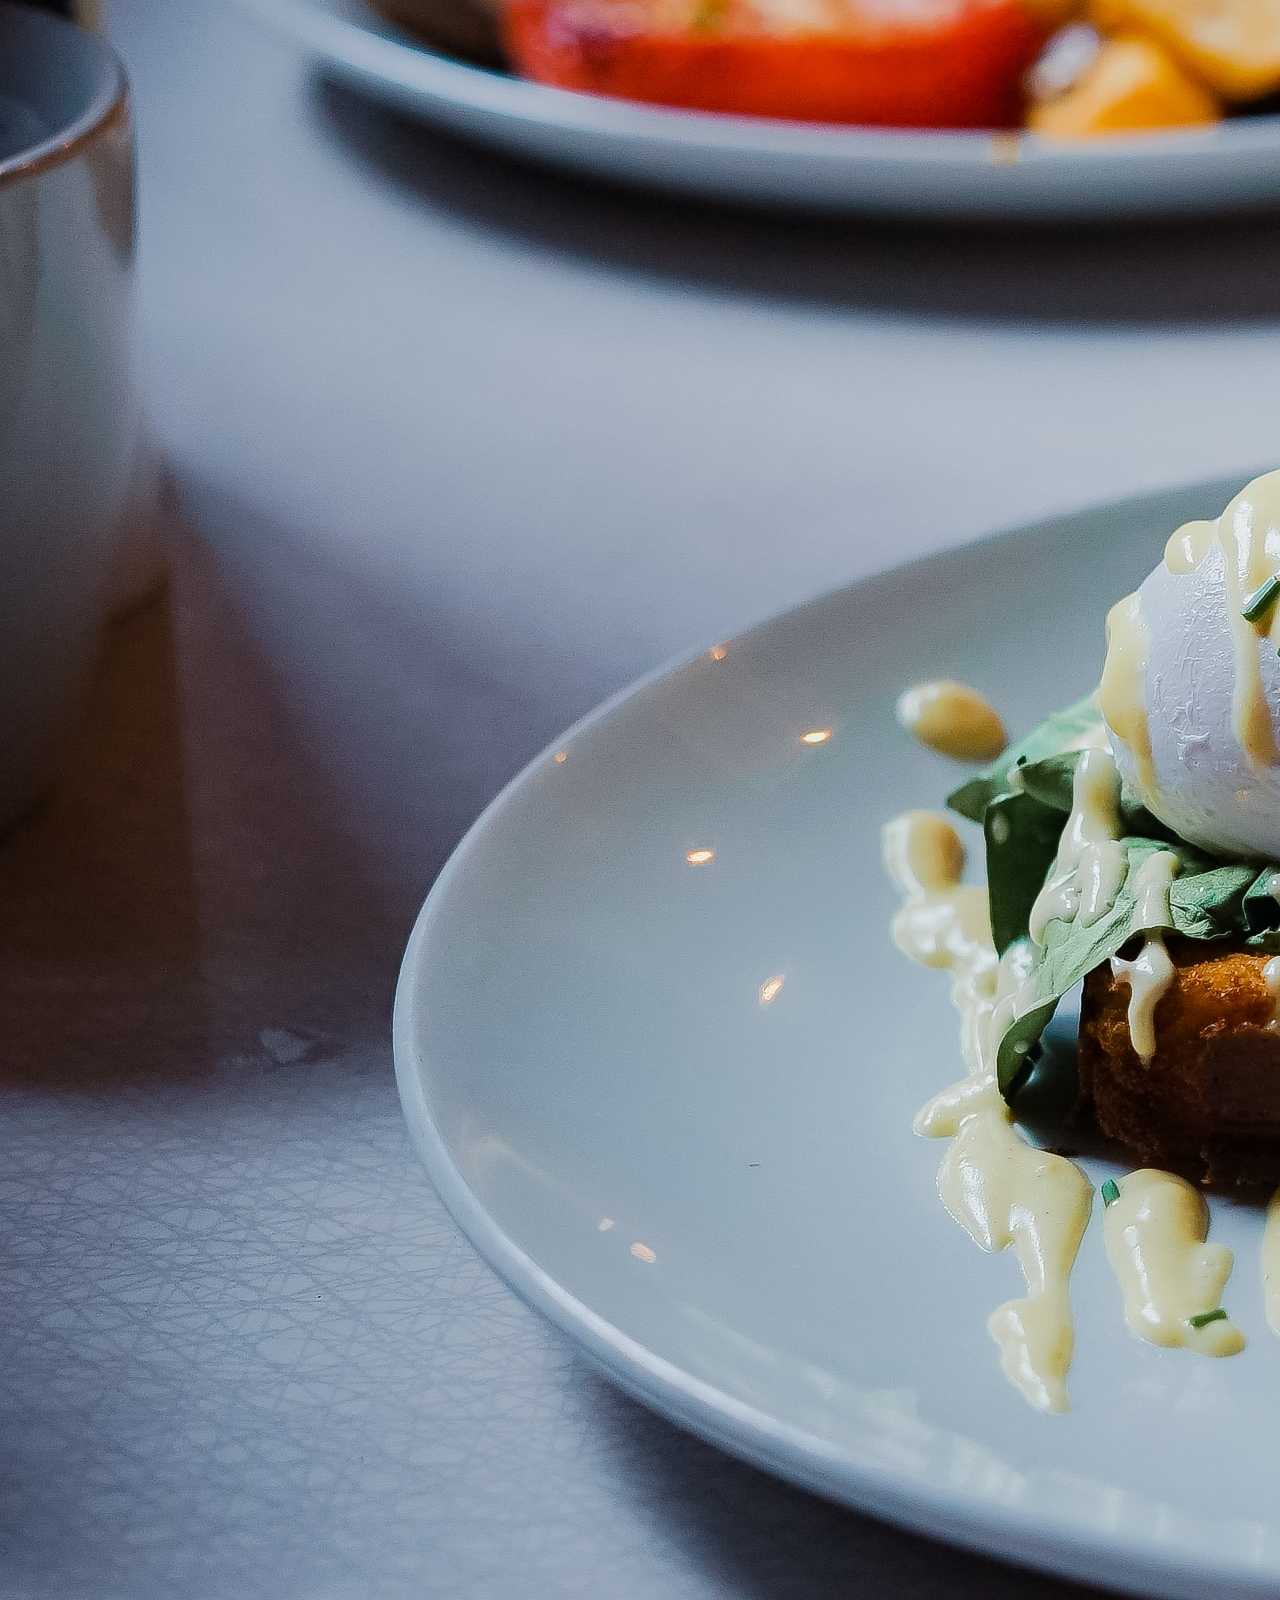
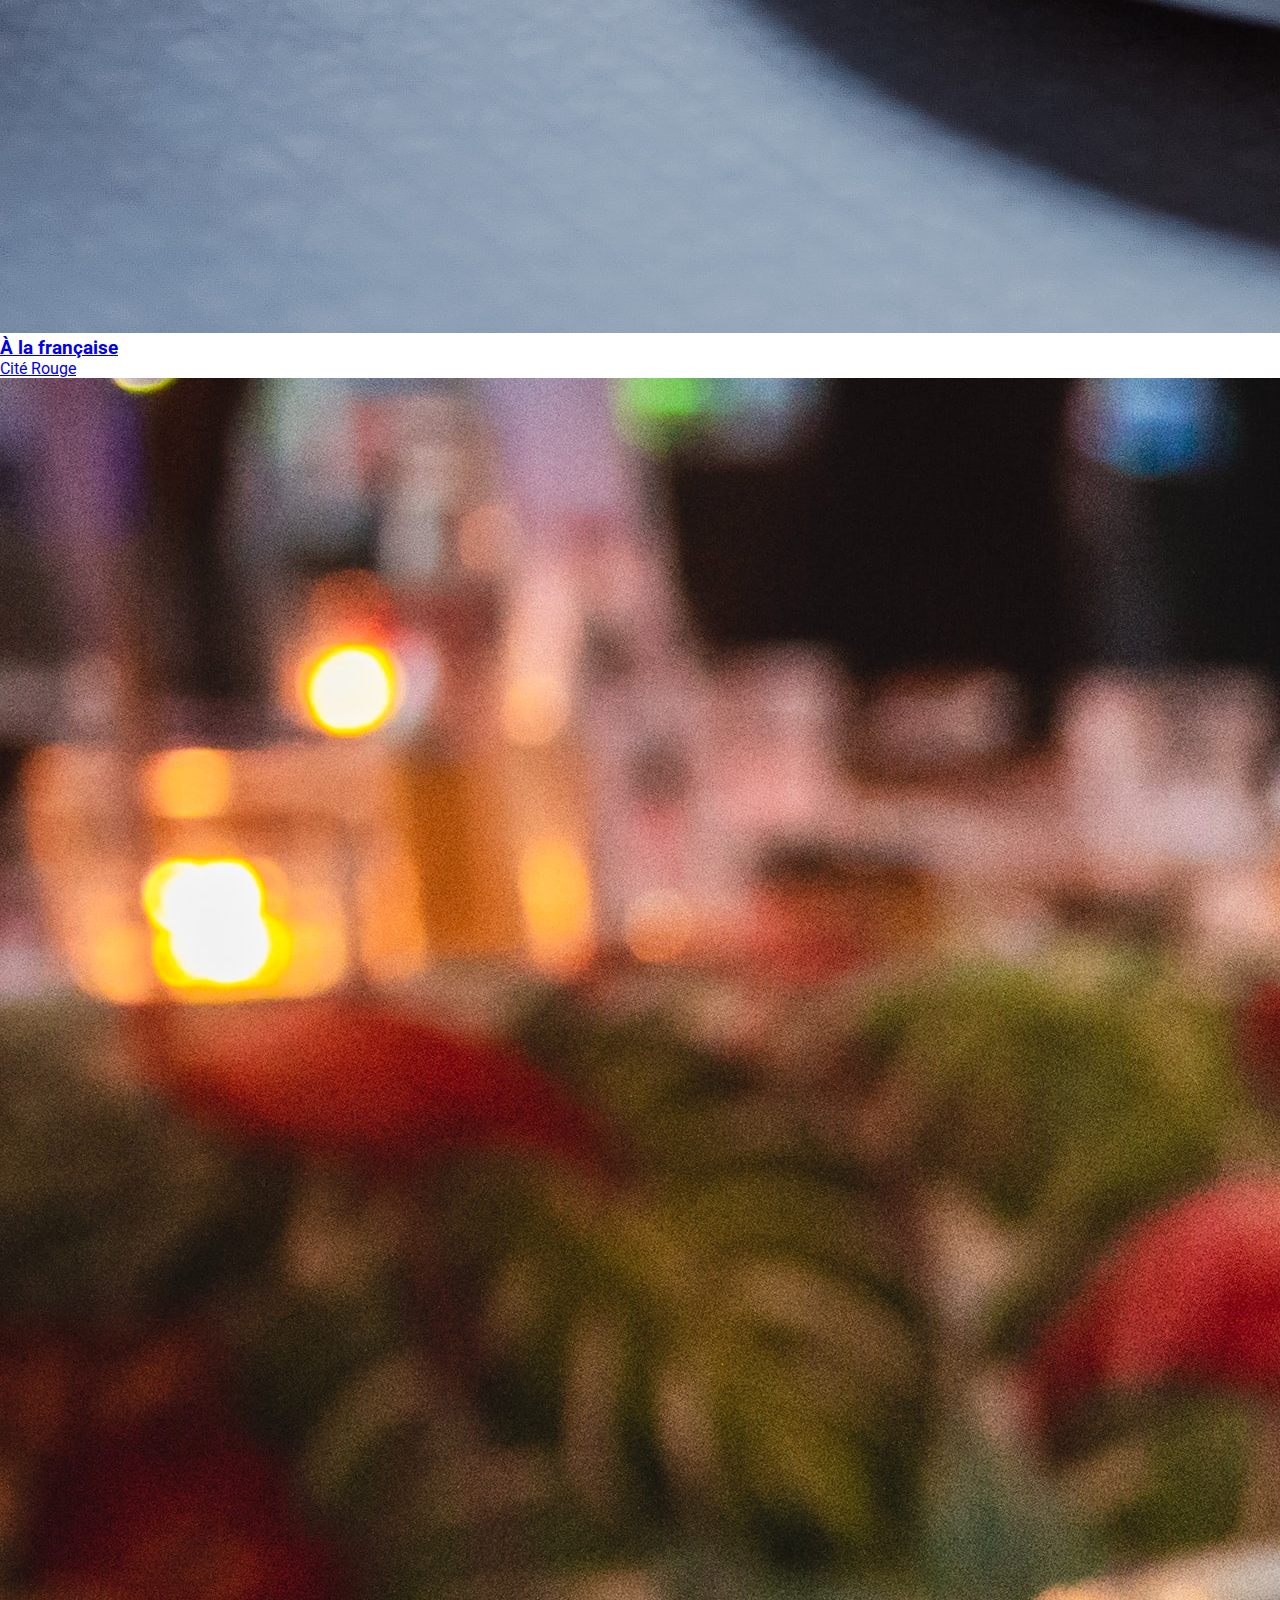
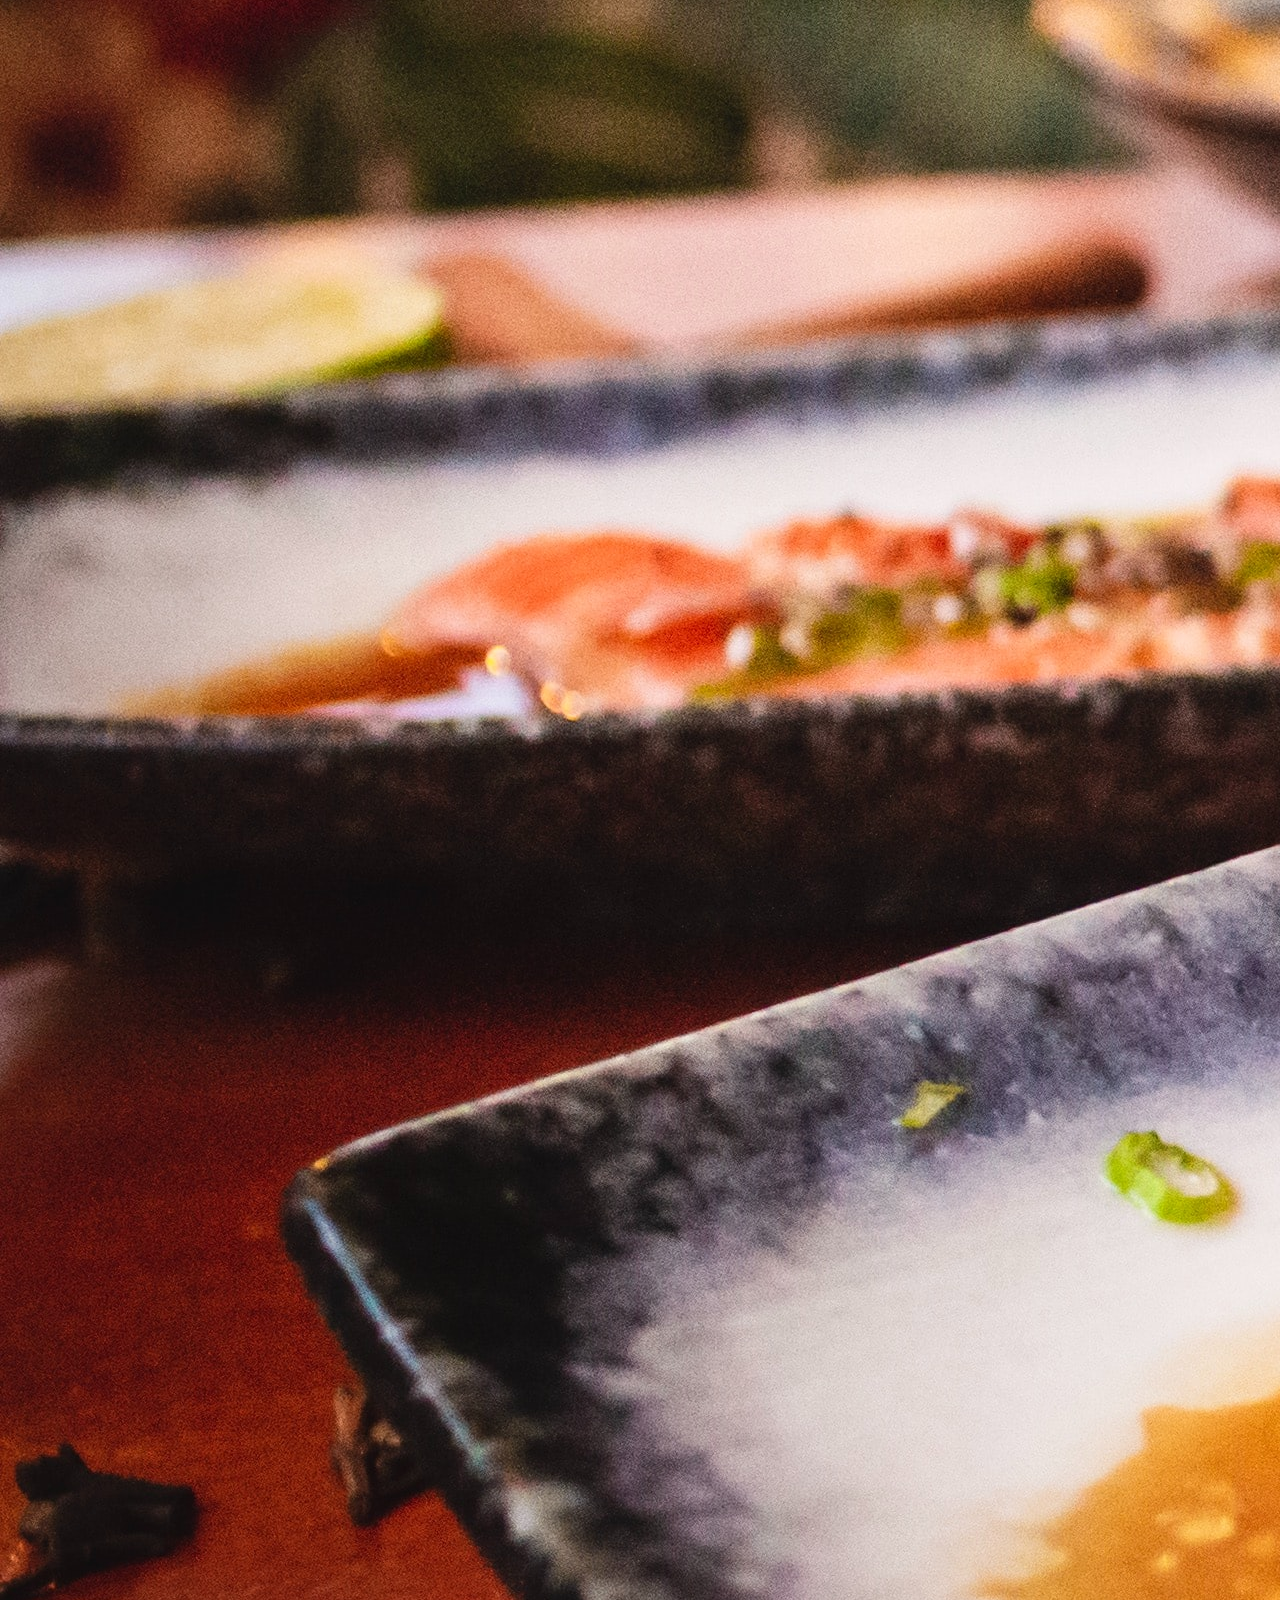
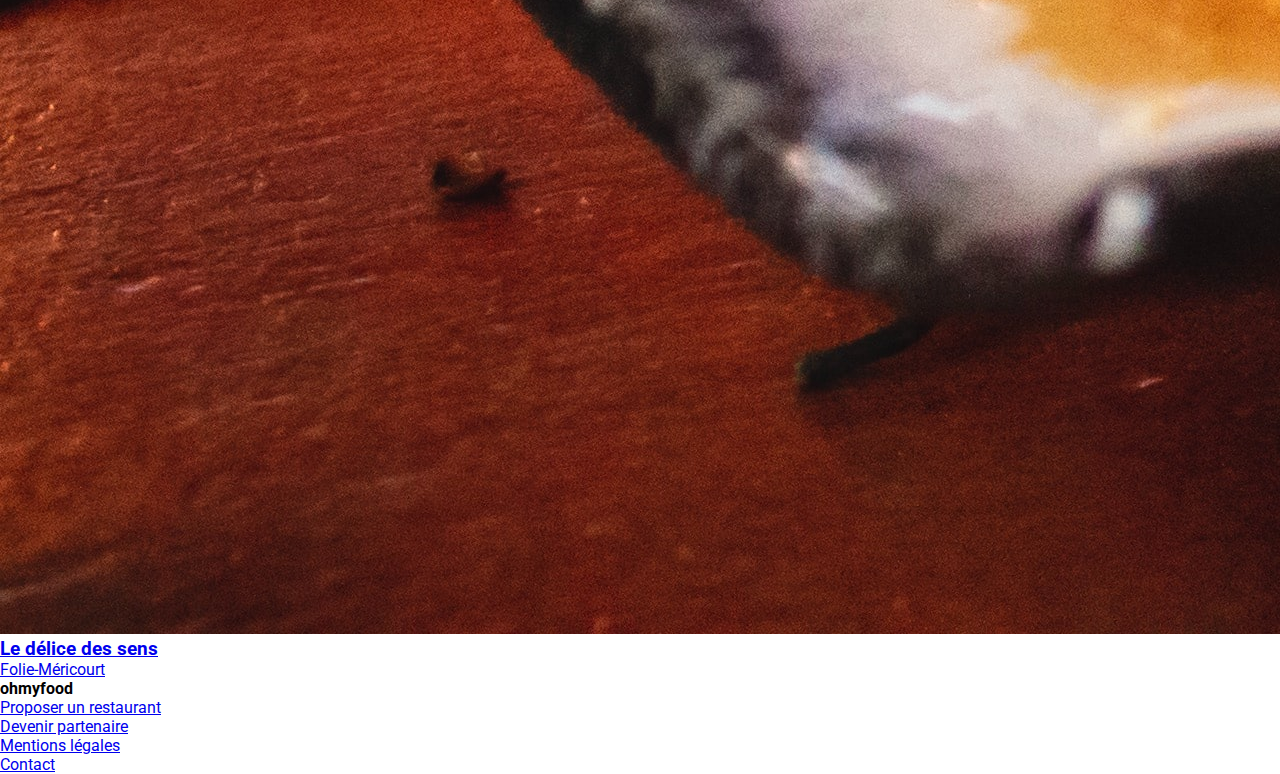
==== commit 23927928: "MAJ HTML" ====
--- a/index.html
+++ b/index.html
@@ -1,57 +1,62 @@
 <!DOCTYPE html>
-<html lang="fr-FR">
+<html lang="fr">
 <head>
     <meta charset="UTF-8">
     <meta name="viewport" content="width=device-width, initial-scale=1.0">
     <title>Accueil</title>
-    <link rel="stylesheet" href="styles/index.css">
+    <link rel="stylesheet" href="./sass/main.css">
+    <!-- Font Awesome-->
     <link rel="stylesheet" 
             href="https://cdnjs.cloudflare.com/ajax/libs/font-awesome/6.2.0/css/all.min.css" 
             integrity="sha512-xh6O/CkQoPOWDdYTDqeRdPCVd1SpvCA9XXcUnZS2FmJNp1coAFzvtCN9BmamE+4aHK8yyUHUSCcJHgXloTyT2A==" 
             crossorigin="anonymous" 
             referrerpolicy="no-referrer" >
+    <!-- Google Font -->
+    <link rel="preconnect" href="https://fonts.googleapis.com">
+    <link rel="preconnect" href="https://fonts.gstatic.com" crossorigin>
+    <link href="https://fonts.googleapis.com/css2?family=Roboto:wght@100;300;400;500;700;900&family=Shrikhand&display=swap" rel="stylesheet">
 </head>
 <body>
-    <div class="loader"></div>
+    
 
     <header class="header">
-        <h1 class="header-title">
-            <a class="header-title-link" href="./index.html">
-                <img class="header-title-img" src="/images/logo/ohmyfood.png" alt="Ohmyfood">
+        <h1 class="header__logo">
+            <a href="./index.html">
+                <img class="header__img" src="./images/logo/ohmyfood.png" alt="Ohmyfood">
             </a>
         </h1>
     </header>
 
     <main class="main">
         <!-- Section dédiée à l'affichage de la localisation -->
-        <section class="location">
-            <i class="fa-solid fa-location-dot location-icon"></i>
-            <span class="location-text">Paris, Belleville</span>
-        </section>
+        <aside class="location">
+            <i class="fa-solid fa-location-dot location__icon"></i>
+            <span class="location__text">Paris, Belleville</span>
+        </aside>
 
         <!-- Section dédiée à l'introduction du site -->
         <section class="introduction">
-            <h2 class="introduction-title">Réservez le menu qui vous convient</h2>
-            <p class="introduction-subtitle">Découvrez des restaurants d'exception, sélectionnés par nos soins.</p>
-            <a class="introduction-link" href="#restaurants">Explorez nos restaurants</a>
+            <h2 class="introduction__title">Réservez le menu qui vous convient</h2>
+            <p class="introduction__subtitle">Découvrez des restaurants d'exception, sélectionnés par nos soins.</p>
+            <a class="introduction__link" href="#restaurants">Explorez nos restaurants</a>
         </section>
 
         <!-- Section dédiée au fonctionnement du site -->
         <section class="functioning">
-            <div class="functioning-container">
-                <h2 class="functionning-title">Fonctionnement</h2>
-                <ol class="functionning-list">
-                    <li class="functionning-item">
-                        <i class="fa-solid fa-mobile-screen-button functionning-item-icon"></i>
-                        <span class="functionning-item-text">Choisissez un restaurant</span>
+            <div class="functioning__container">
+                <h2 class="functioning__title">Fonctionnement</h2>
+                <ol class="ordered-list">
+                    <li class="ordered-list__item">
+                        <i class="fa-solid fa-mobile-screen-button ordered-list__icon"></i>
+                        <span class="ordered-list__text">Choisissez un restaurant</span>
                     </li>
-                    <li class="functionning-item">
-                        <i class="fa-solid fa-list-ul functionning-item-icon"></i>
-                        <span class="functionning-item-text">Composez votre menu</span>
+                    <li class="ordered-list__item">
+                        <i class="fa-solid fa-list-ul ordered-list__icon"></i>
+                        <span class="ordered-list__text">Composez votre menu</span>
                     </li>
-                    <li class="functionning-item">
-                        <i class="fa-solid fa-store functionning-item-icon"></i>
-                        <span class="functionning-item-text">Dégustez au restaurant</span>
+                    <li class="ordered-list__item ordered-list__item--highlight">
+                        <i class="fa-solid fa-store ordered-list__icon ordered-list__icon--highlight"></i>
+                        <span class="ordered-list__text ordered-list__text--highlight">Dégustez au restaurant</span>
                     </li>
                 </ol>
             </div>
@@ -59,64 +64,65 @@
 
         <!-- Section dédiée à la liste des restaurants -->
         <section id="restaurants" class="restaurants">
-            <div class="restaurants-container">
-                <h2 class="restaurants-title">Restaurants</h2>
-                <div class="restaurants-cards">
+            <div class="restaurants__container">
+                <h2 class="restaurants__title">Restaurants</h2>
+                <div class="cards">
 
-                    <a class="restaurants-card" href="/menu/la_palette_du_gout.html">
-                        <img class="restaurants-card-img" src="/images/restaurants/jay-wennington-N_Y88TWmGwA-unsplash.jpg" alt="Image de La palette du goût">
-                        <span class="restaurants-card-new">Nouveau</span>
-                        <footer class="restaurants-card-footer">
-                            <div class="restaurants-card-content">
-                                <h3 class="restaurants-card-content-title">La palette du goût</h3>
-                                <span class="restaurants-card-content-location">Ménilmontant</span>
+                    <a class="card" href="./menu/la_palette_du_gout.html">
+                        <img class="card__img" src="./images/restaurants/jay-wennington-N_Y88TWmGwA-unsplash.jpg" alt="Image de La palette du goût">
+                        <span class="card__new">Nouveau</span>
+                        <footer class="card__footer">
+                            <div class="card__content">
+                                <h3 class="card__title">La palette du goût</h3>
+                                <span class="card__location">Ménilmontant</span>
                             </div>
-                            <div class="restaurants-card-btn">
-                                <i class="fa-regular fa-heart restaurants-card-btn-icon"></i>
-                                <i class="fa-solid fa-heart restaurants-card-btn-icon"></i>
+                            <div class="card__btn">
+                                <i class="fa-regular fa-heart card__icon--empty"></i>
+                                <i class="fa-solid fa-heart card__icon--fill"></i>
                             </div>
                         </footer>
                     </a>
 
-                    <a class="restaurants-card" href="/menu/la_note_enchantee.html">
-                        <img class="restaurants-card-img" src="/images/restaurants/stil-u2Lp8tXIcjw-unsplash.jpg" alt="Image de La note enchantée">
-                        <span class="restaurants-card-new">Nouveau</span>
-                        <footer class="restaurants-card-footer">
-                            <div class="restaurants-card-content">
-                                <h3 class="restaurants-card-content-title">La note enchantée</h3>
-                                <span class="restaurants-card-content-location">Charonne</span>
+                
+                    <a class="card" href="./menu/la_note_enchantee.html">
+                        <img class="card__img" src="./images/restaurants/stil-u2Lp8tXIcjw-unsplash.jpg" alt="Image de La note enchantée">
+                        <span class="card_new">Nouveau</span>
+                        <footer class="card__footer">
+                            <div class="card__content">
+                                <h3 class="card__title">La note enchantée</h3>
+                                <span class="card__location">Charonne</span>
                             </div>
-                            <div class="restaurants-card-btn">
-                                <i class="fa-regular fa-heart restaurants-card-btn-icon"></i>
-                                <i class="fa-solid fa-heart restaurants-card-btn-icon"></i>
+                            <div class="card__btn">
+                                <i class="fa-regular fa-heart card__icon--empty"></i>
+                                <i class="fa-solid fa-heart card__icon--fill"></i>
+                            </div>
+                        </footer>
+                    </a>
+                
+                    <a class="card" href="./menu/a_la_francaise.html">
+                        <img class="card__img" src="./images/restaurants/toa-heftiba-DQKerTsQwi0-unsplash.jpg" alt="Image de À la française">
+                        <footer class="card__footer">
+                            <div class="card__content">
+                                <h3 class="card__title">À la française</h3>
+                                <span class="card__location">Cité Rouge</span>
+                            </div>
+                            <div class="card__btn">
+                                <i class="fa-regular fa-heart card__icon--empty"></i>
+                                <i class="fa-solid fa-heart card__icon--fill"></i>
                             </div>
                         </footer>
                     </a>
 
-                    <a class="restaurants-card" href="/menu/a_la_francaise.html">
-                        <img class="restaurants-card-img" src="/images/restaurants/toa-heftiba-DQKerTsQwi0-unsplash.jpg" alt="Image de À la française">
-                        <footer class="restaurants-card-footer">
-                            <div class="restaurants-card-content">
-                                <h3 class="restaurants-card-content-title">À la française</h3>
-                                <span class="restaurants-card-content-location">Cité Rouge</span>
+                    <a class="card" href="./menu/le_delice_des_sens.html">
+                        <img class="card__img" src="./images/restaurants/louis-hansel-shotsoflouis-qNBGVyOCY8Q-unsplash.jpg" alt="Image de Le délice des sens">
+                        <footer class="card__footer">
+                            <div class="card__content">
+                                <h3 class="card__title">Le délice des sens</h3>
+                                <span class="card__location">Folie-Méricourt</span>
                             </div>
-                            <div class="restaurants-card-btn">
-                                <i class="fa-regular fa-heart restaurants-card-btn-icon"></i>
-                                <i class="fa-solid fa-heart restaurants-card-btn-icon"></i>
-                            </div>
-                        </footer>
-                    </a>
-
-                    <a class="restaurants-card" href="/menu/le_delice_des_sens.html">
-                        <img class="restaurants-card-img" src="/images/restaurants/louis-hansel-shotsoflouis-qNBGVyOCY8Q-unsplash.jpg" alt="Image de Le délice des sens">
-                        <footer class="restaurants-card-footer">
-                            <div class="restaurants-card-content">
-                                <h3 class="restaurants-card-content-title">Le délice des sens</h3>
-                                <span class="restaurants-card-content-location">Folie-Méricourt</span>
-                            </div>
-                            <div class="restaurants-card-btn">
-                                <i class="fa-regular fa-heart restaurants-card-btn-icon"></i>
-                                <i class="fa-solid fa-heart restaurants-card-btn-icon"></i>
+                            <div class="card__btn">
+                                <i class="fa-regular fa-heart card__icon--empty"></i>
+                                <i class="fa-solid fa-heart card__icon--fill"></i>
                             </div>
                         </footer>
                     </a>
@@ -126,28 +132,28 @@
     </main>
 
     <footer id="footer" class="footer">
-        <h4 class="footer-title">ohmyfood</h4>
-        <ul class="footer-list">
-            <li class="footer-item">
-                <a class="footer-item-link" href="#footer">
-                    <i class="fa-solid fa-utensils footer-item-icon"></i>
+        <h4 class="footer__title">ohmyfood</h4>
+        <ul>
+            <li class="footer__item">
+                <a class="footer__link" href="#footer">
+                    <i class="fa-solid fa-utensils footer__icon"></i>
                     Proposer un restaurant
                 </a>
             </li>
 
-            <li class="footer-item">
-                <a class="footer-item-link" href="#footer">
-                    <i class="fa-solid fa-handshake-angle footer-item-icon"></i>
+            <li class="footer__item">
+                <a class="footer__link" href="#footer">
+                    <i class="fa-solid fa-handshake-angle footer__icon"></i>
                     Devenir partenaire
                 </a>
             </li>
 
-            <li class="footer-item">
-                <a class="footer-item-link" href="#footer">Mentions légales</a>
+            <li class="footer__item">
+                <a class="footer__link" href="#footer">Mentions légales</a>
             </li>
 
-            <li class="footer-item">
-                <a class="footer-item-link" href="#footer">Contact</a>
+            <li class="footer__item">
+                <a class="footer__link" href="#footer">Contact</a>
             </li>
         </ul>
     </footer>
--- a/sass/main.css
+++ b/sass/main.css
@@ -0,0 +1,76 @@
+/*
+    Author : Bertrand Sudre ;
+*/
+/* Color */
+/* Font */
+/* Weight */
+/* Shadow */
+* {
+  margin: 0;
+  padding: 0;
+}
+
+body {
+  height: 100%;
+}
+
+body {
+  font-family: "Roboto", sans-serif;
+}
+
+h2 {
+  font-size: 1.75rem;
+}
+
+.header {
+  height: 2rem;
+  padding: 1rem 0 1rem 0;
+  text-align: center;
+  vertical-align: center;
+}
+.header > h1 {
+  height: 100%;
+}
+.header__img {
+  height: 100%;
+}
+
+.location {
+  display: flex;
+  justify-content: center;
+  padding: 1.25rem 1rem;
+  font-size: 1.25rem;
+  color: #353535;
+  background-color: #EAEAEA;
+  box-shadow: 0px 5px 5px -5px rgba(0, 0, 0, 0.25) inset;
+}
+.location__icon {
+  margin-right: 1rem;
+}
+.location__text {
+  font-weight: 500;
+}
+
+.introduction {
+  padding: 2rem 1rem 4rem 1rem;
+  text-align: center;
+  background-color: #F7F7F7;
+}
+.introduction__title {
+  margin-bottom: 1rem;
+  font-weight: 900;
+}
+.introduction__subtitle {
+  margin-bottom: 2rem;
+  font-weight: 300;
+  color: #353535;
+}
+.introduction__link {
+  color: #fff;
+  text-decoration: none;
+  padding: 1rem 1.25rem;
+  border-radius: 40px;
+  box-shadow: 0px 5px 5px 0px rgba(0, 0, 0, 0.25);
+  background: linear-gradient(355deg, #9356DC 10%, #FF79DA 90%);
+  font-weight: 500;
+}/*# sourceMappingURL=main.css.map */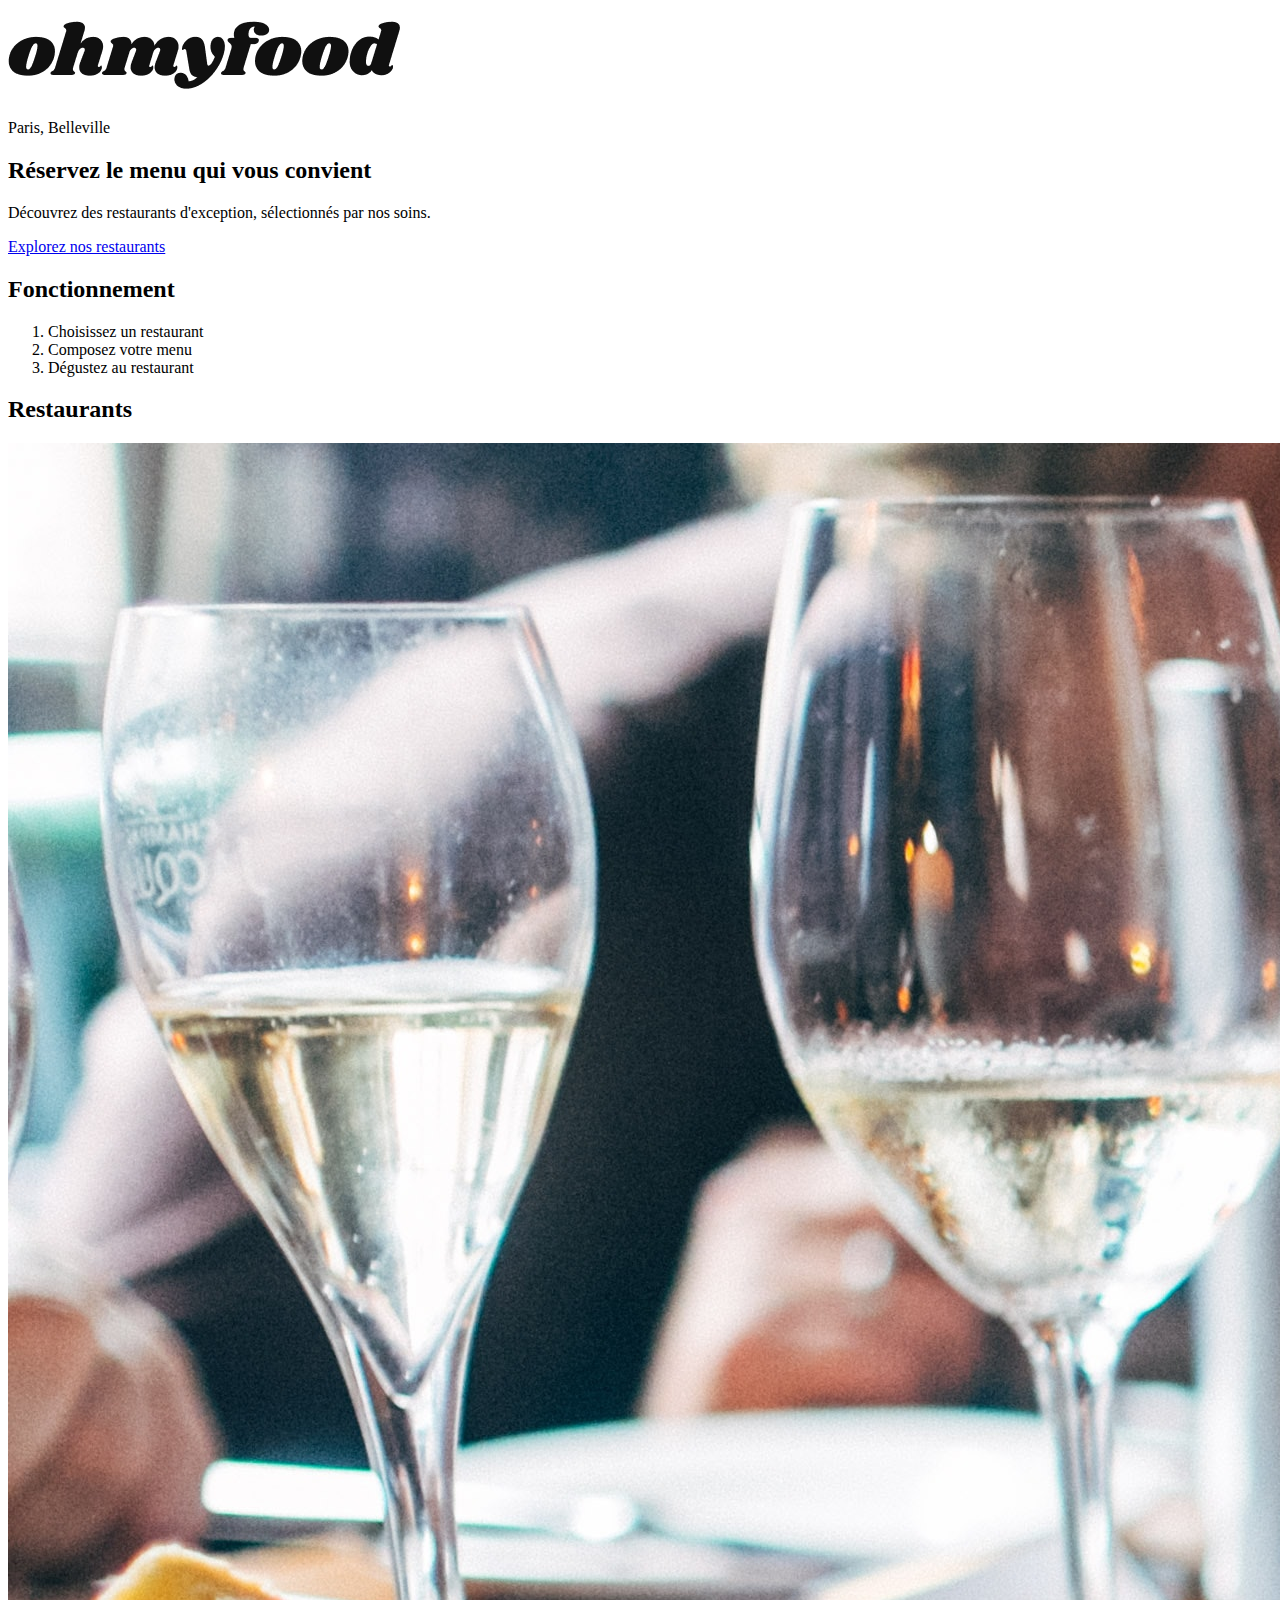
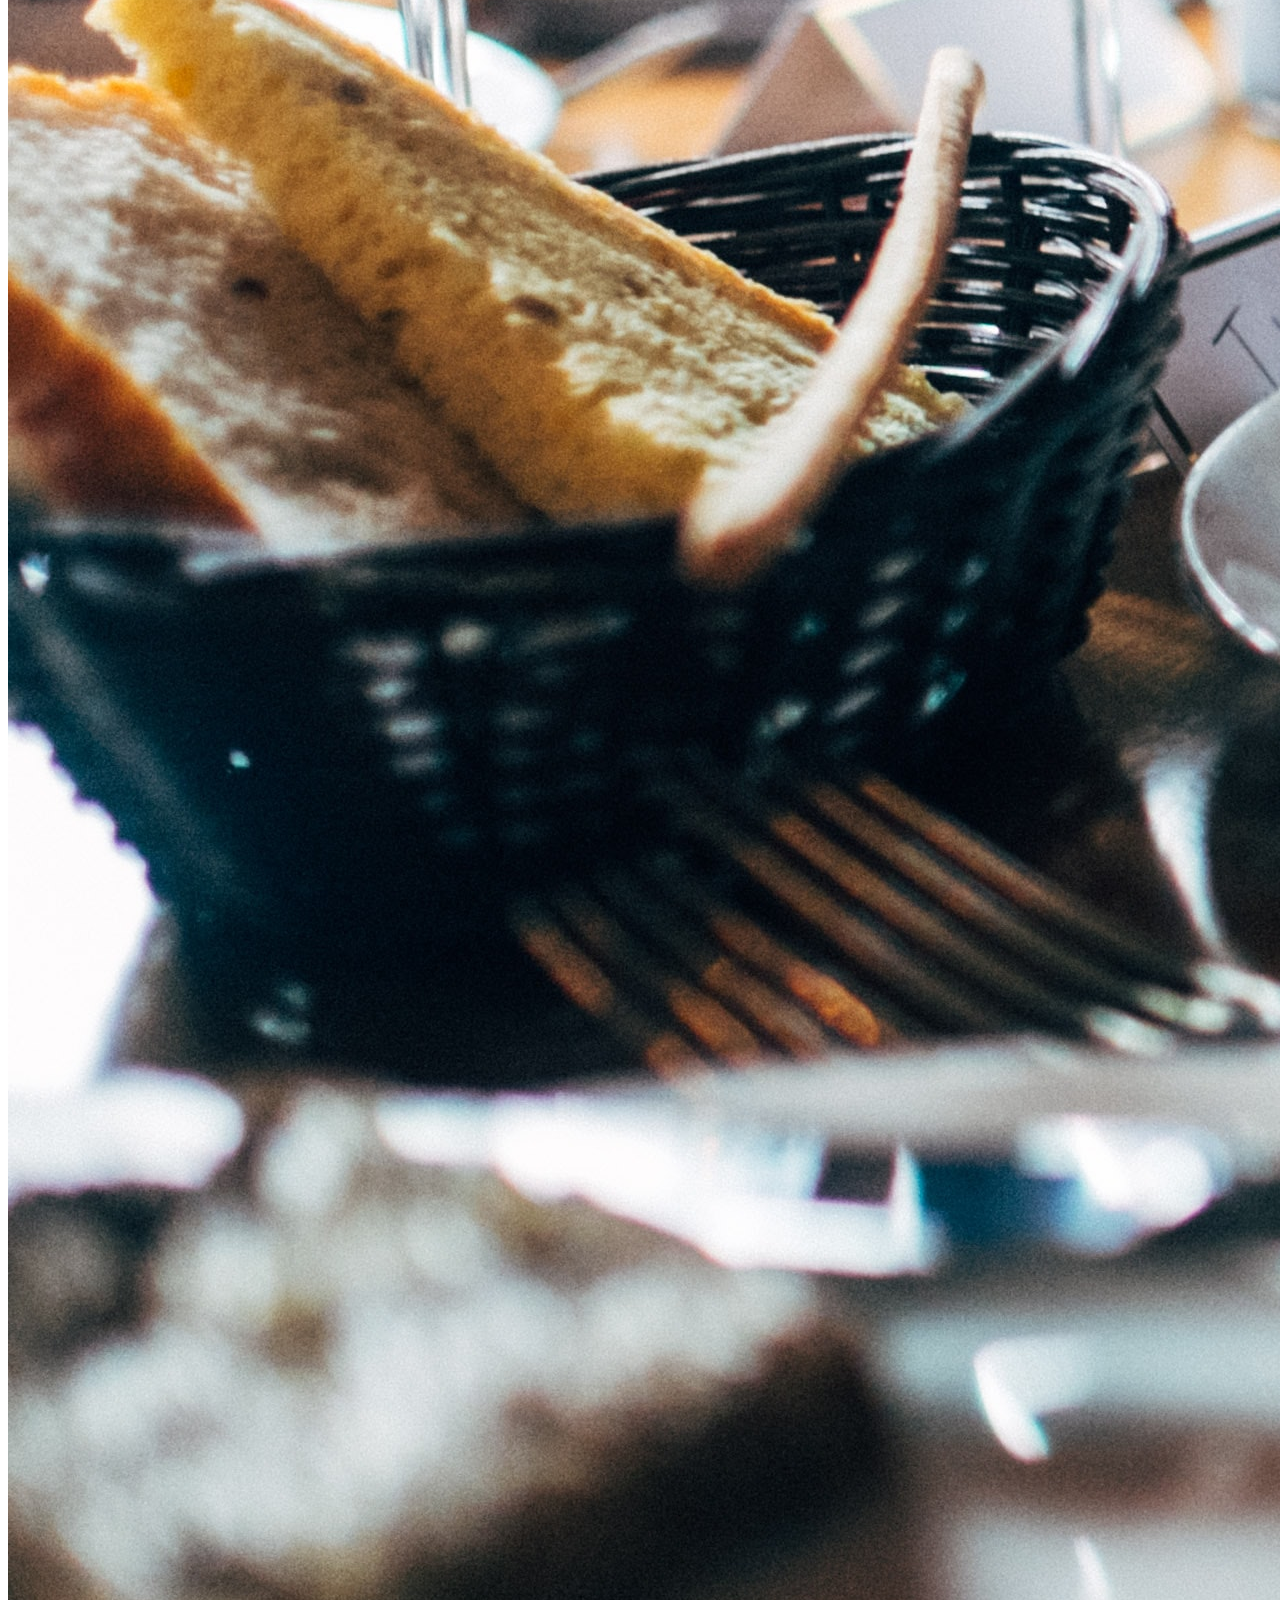
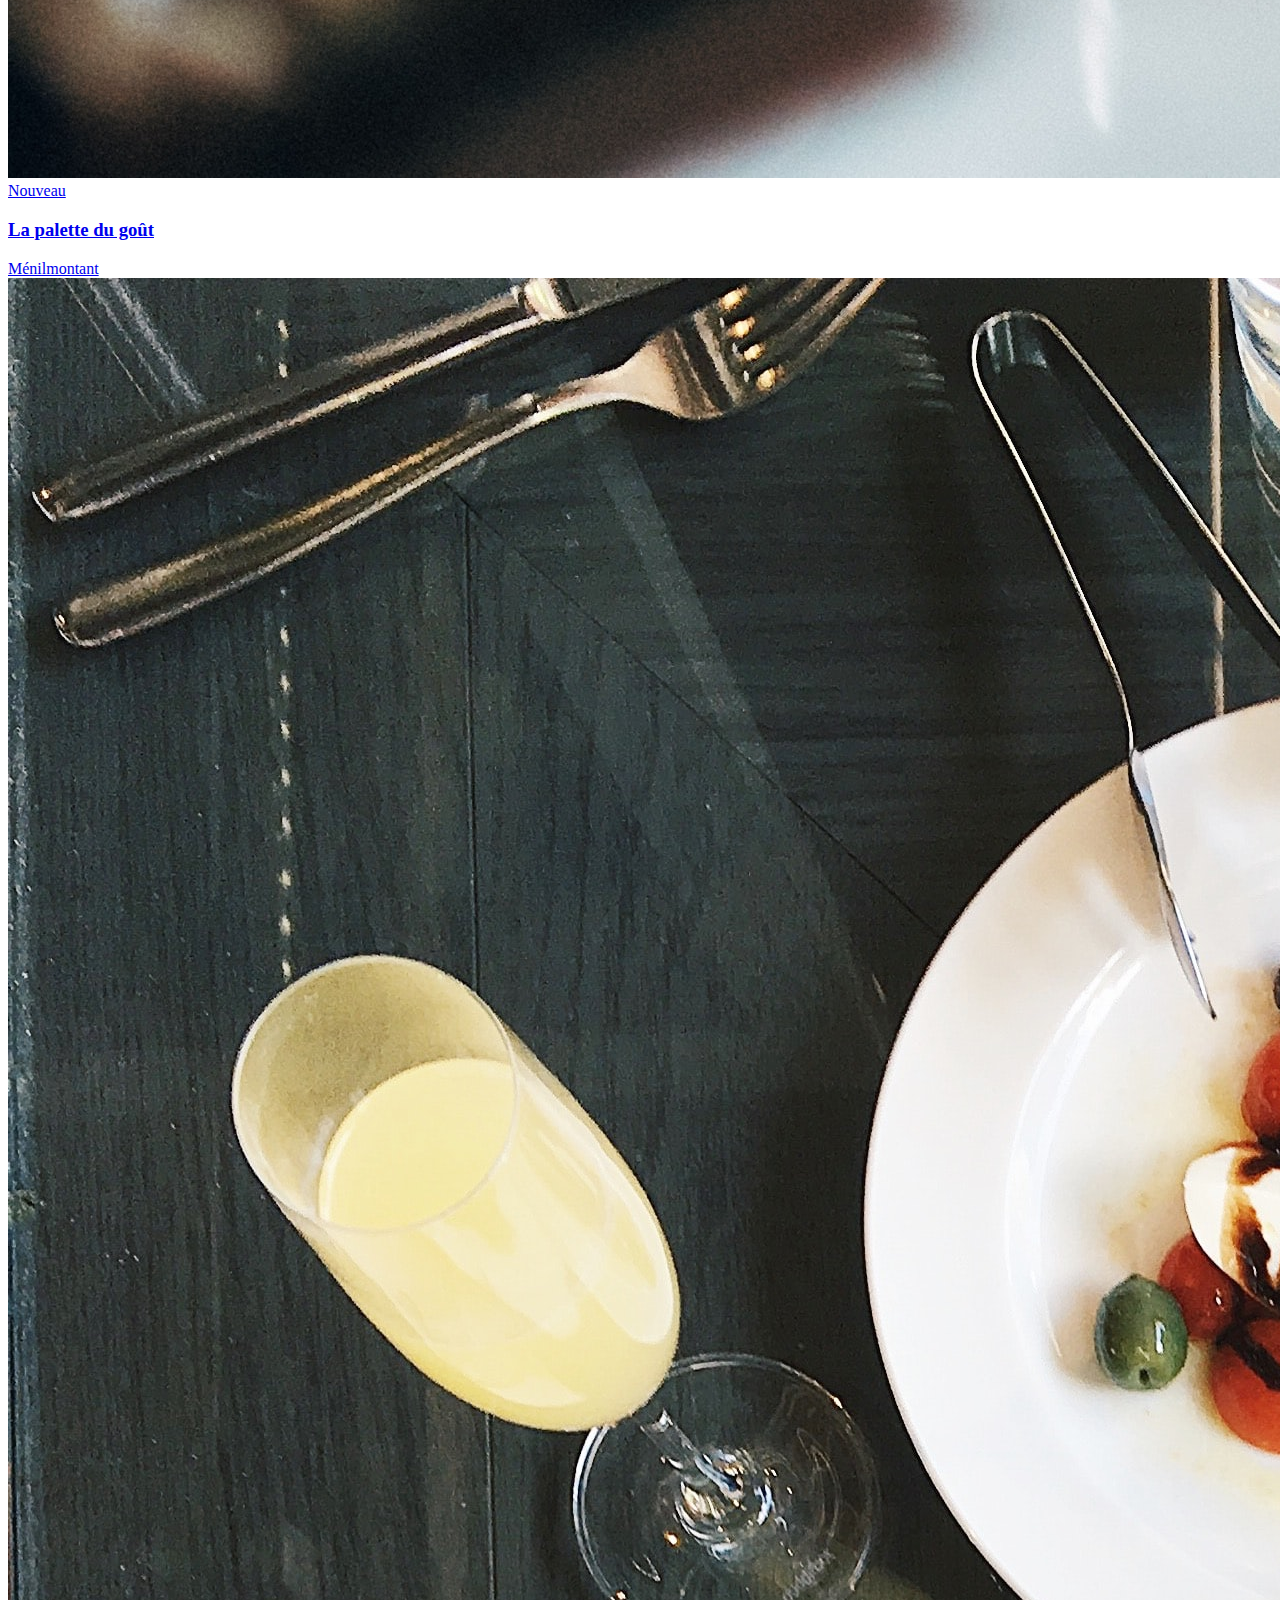
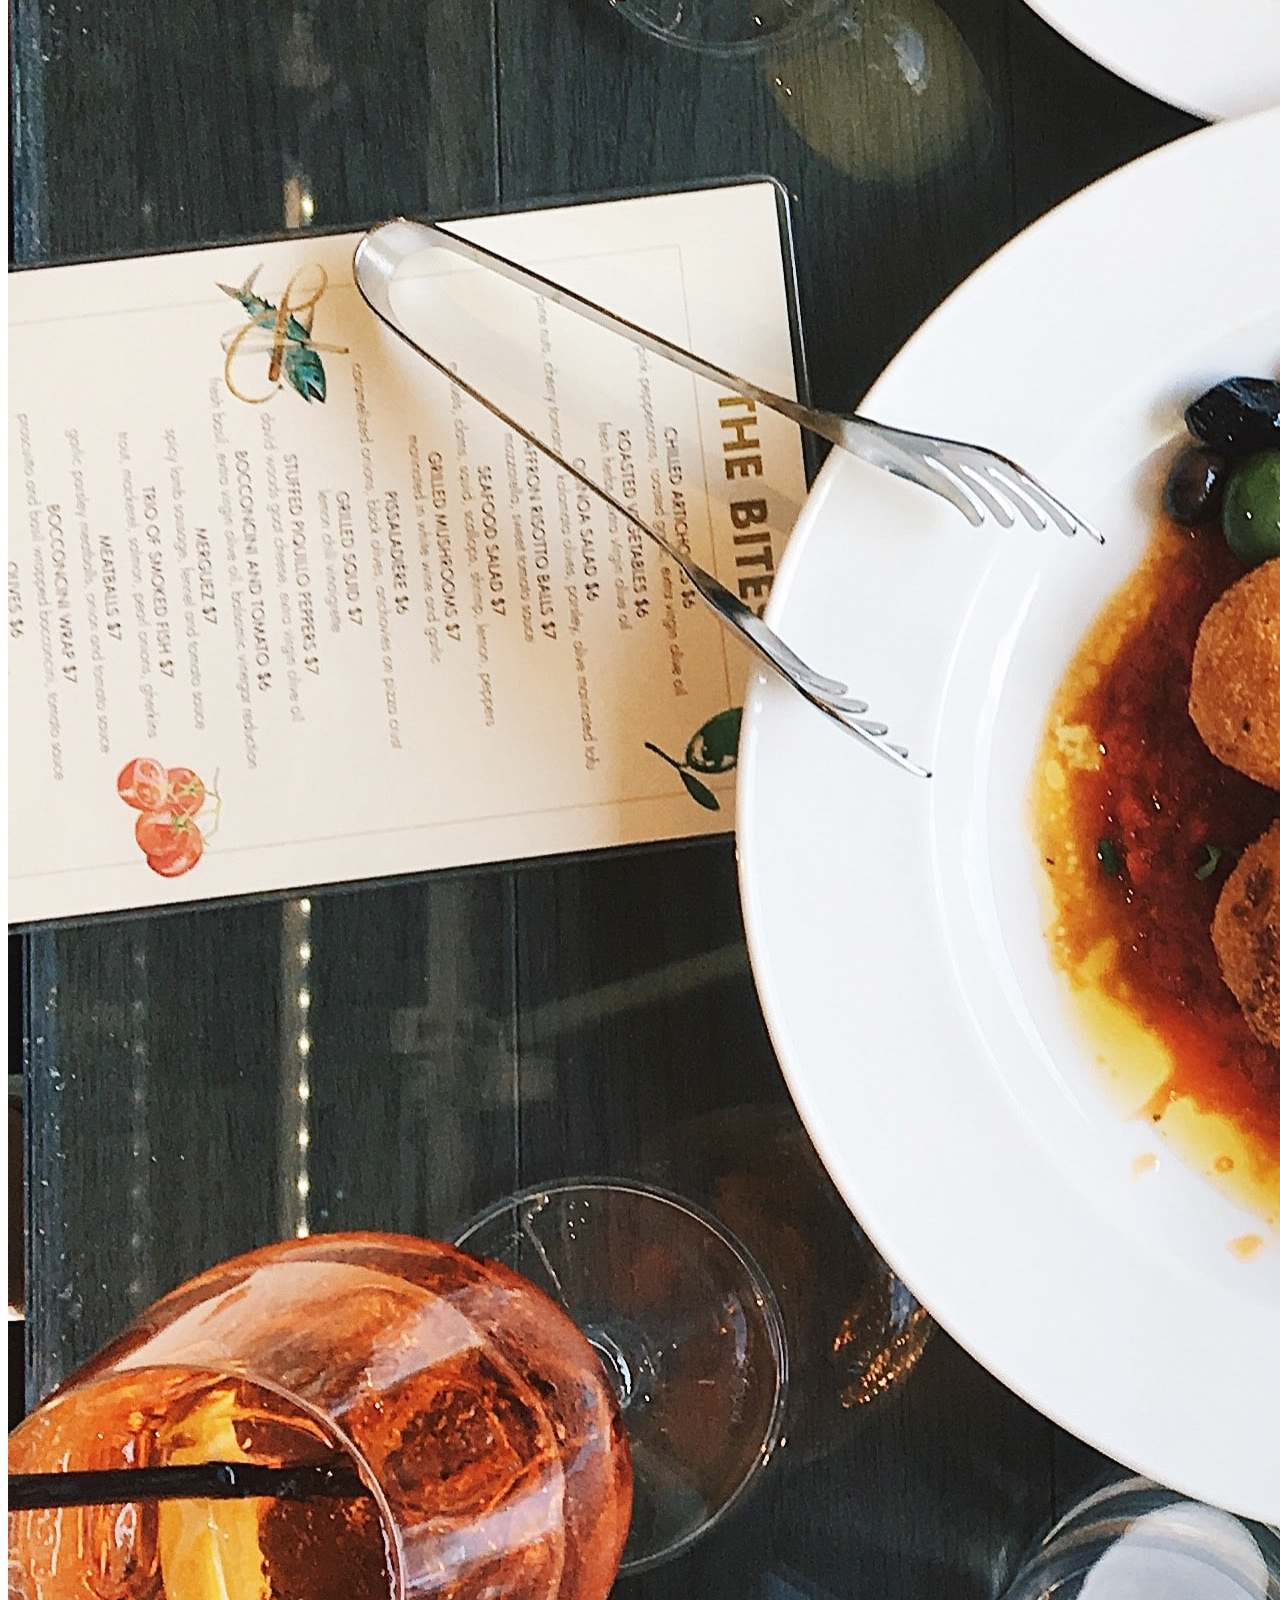
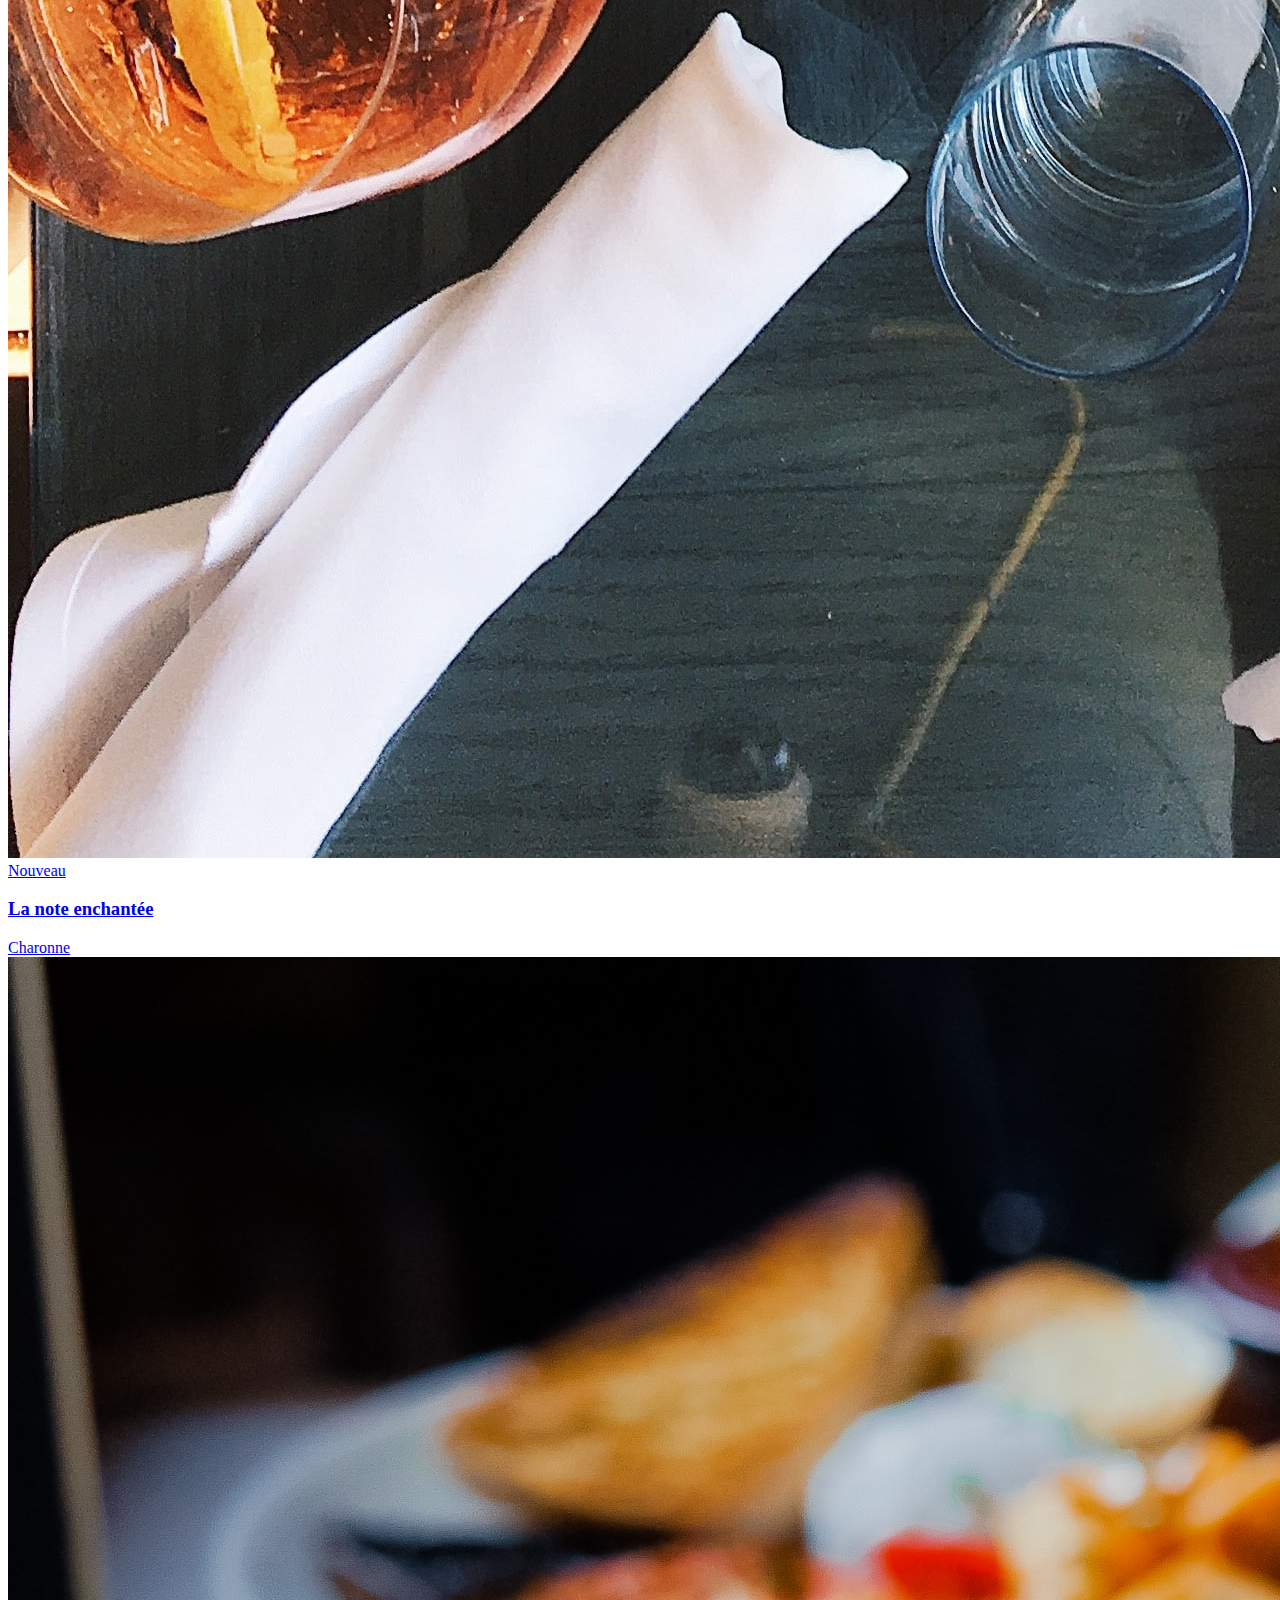
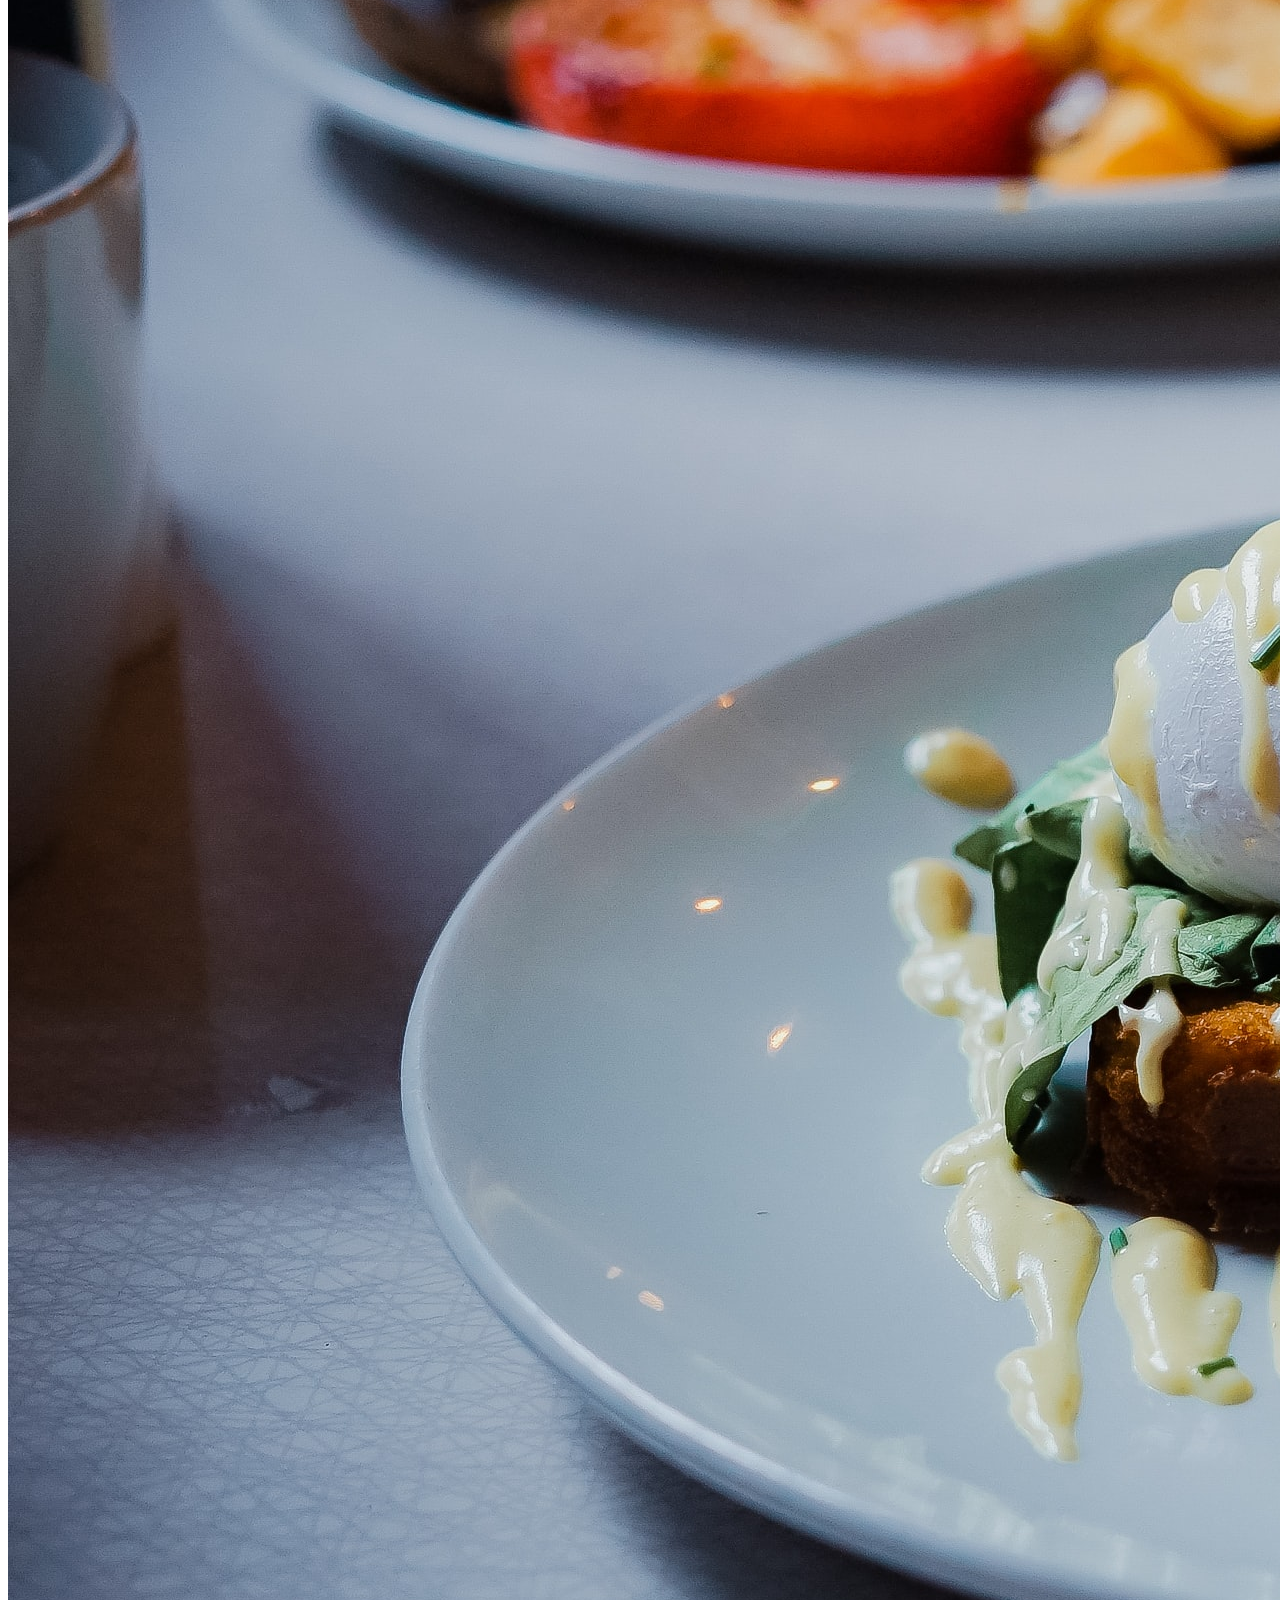
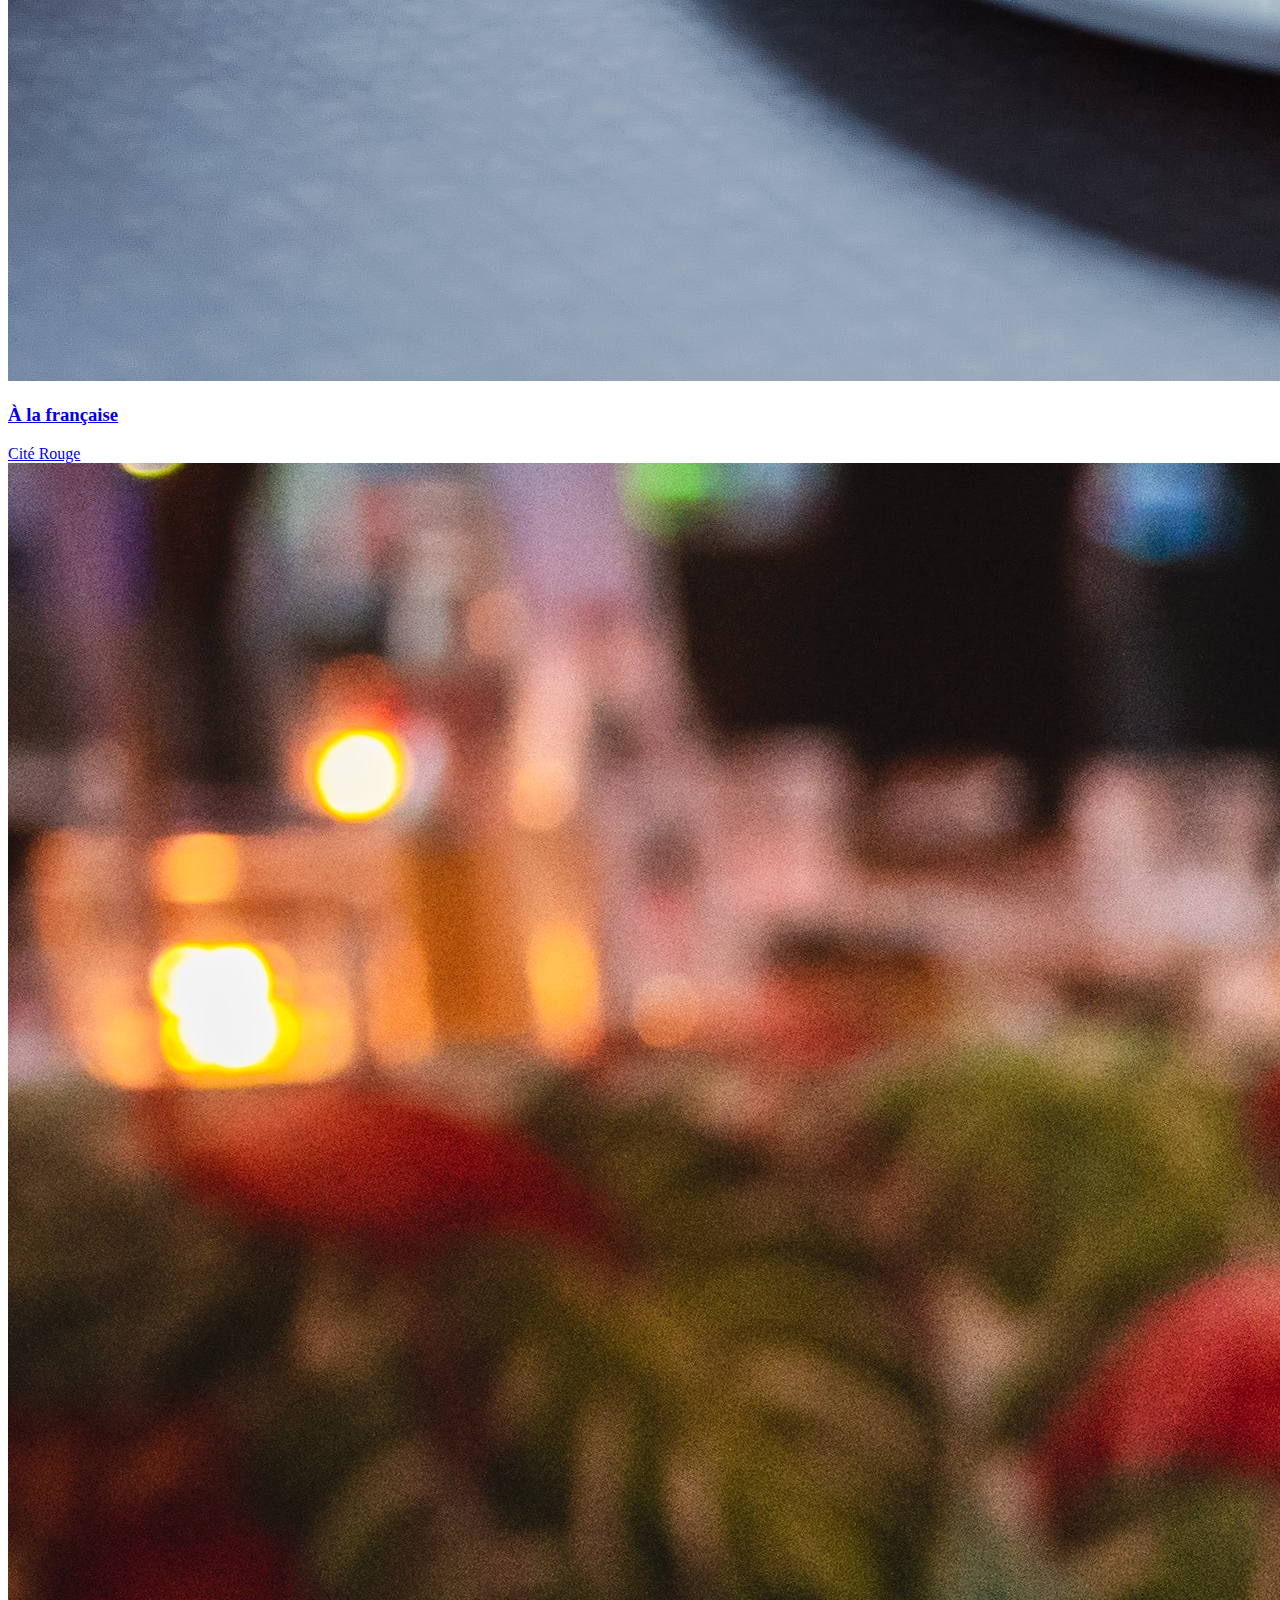
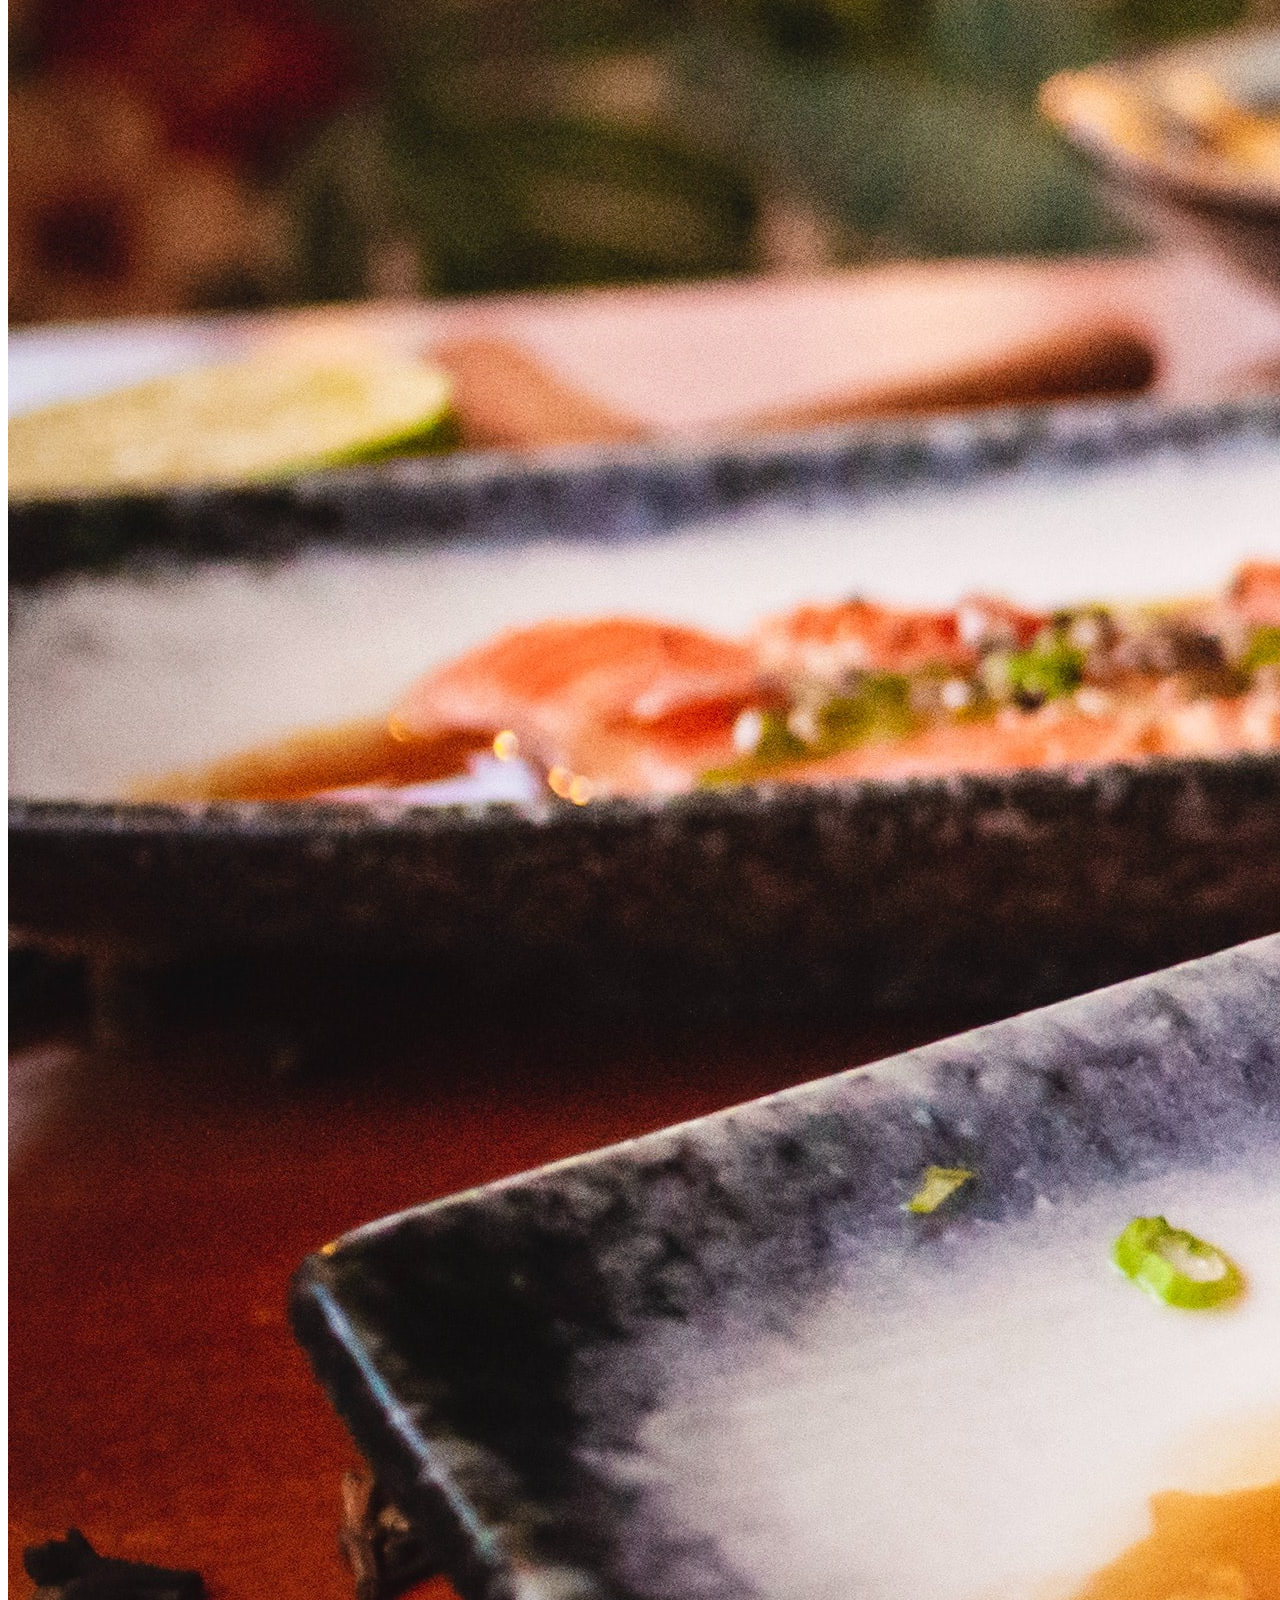
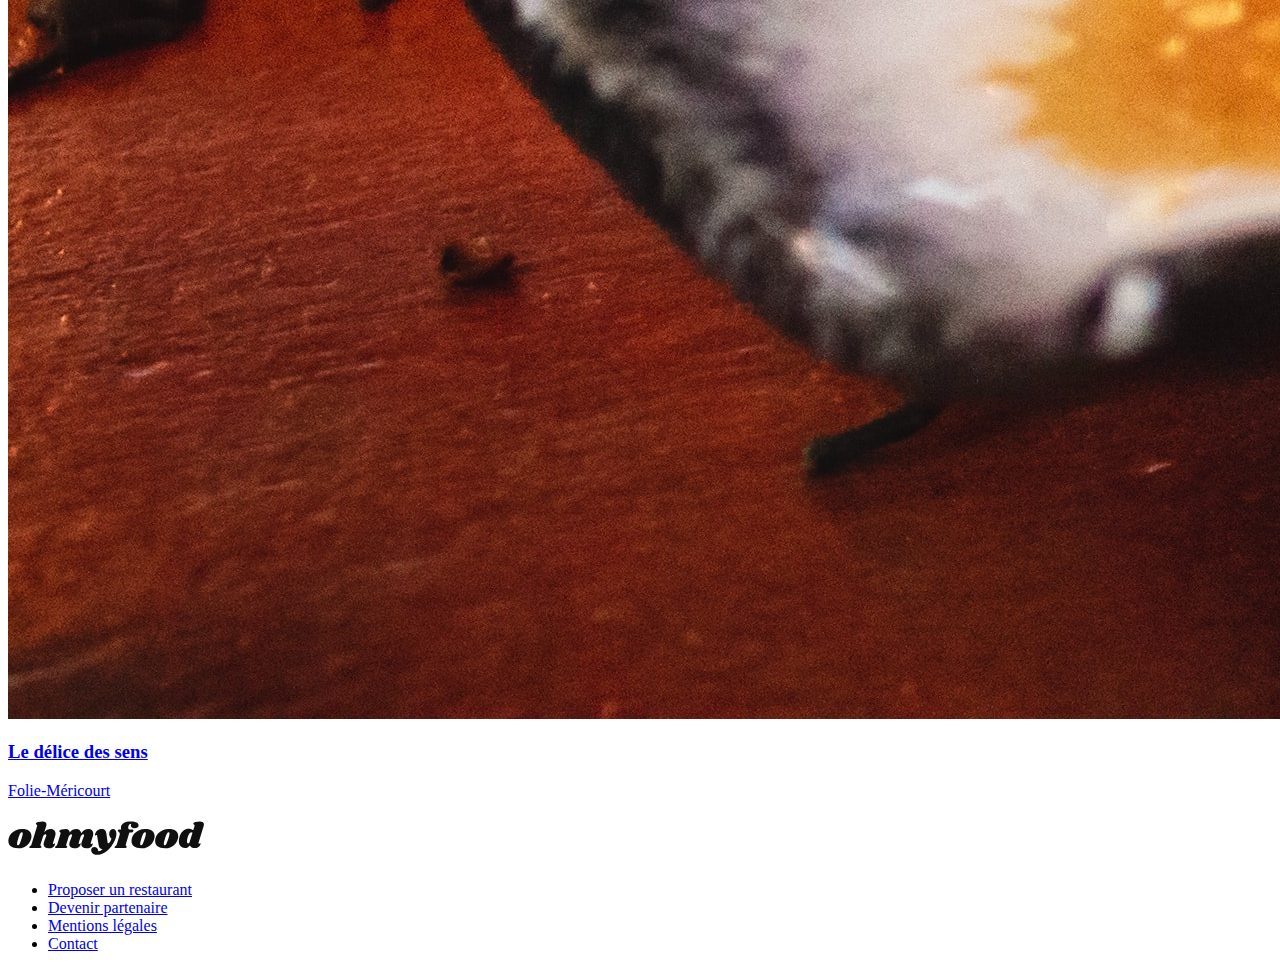
==== commit 839caf68: "Page d'accueil" ====
--- a/index.html
+++ b/index.html
@@ -4,7 +4,6 @@
     <meta charset="UTF-8">
     <meta name="viewport" content="width=device-width, initial-scale=1.0">
     <title>Accueil</title>
-    <link rel="stylesheet" href="./sass/main.css">
     <!-- Font Awesome-->
     <link rel="stylesheet" 
             href="https://cdnjs.cloudflare.com/ajax/libs/font-awesome/6.2.0/css/all.min.css" 
@@ -15,10 +14,11 @@
     <link rel="preconnect" href="https://fonts.googleapis.com">
     <link rel="preconnect" href="https://fonts.gstatic.com" crossorigin>
     <link href="https://fonts.googleapis.com/css2?family=Roboto:wght@100;300;400;500;700;900&family=Shrikhand&display=swap" rel="stylesheet">
+    <!-- CSS -->
+    <link rel="stylesheet" href="./css/main.css">
 </head>
 <body>
     
-
     <header class="header">
         <h1 class="header__logo">
             <a href="./index.html">
@@ -77,8 +77,8 @@
                                 <span class="card__location">Ménilmontant</span>
                             </div>
                             <div class="card__btn">
-                                <i class="fa-regular fa-heart card__icon--empty"></i>
-                                <i class="fa-solid fa-heart card__icon--fill"></i>
+                                <i class="fa-regular fa-heart fa-2x card__icon--empty"></i>
+                                <i class="fa-solid fa-heart fa-2x card__icon--fill"></i>
                             </div>
                         </footer>
                     </a>
@@ -86,15 +86,15 @@
                 
                     <a class="card" href="./menu/la_note_enchantee.html">
                         <img class="card__img" src="./images/restaurants/stil-u2Lp8tXIcjw-unsplash.jpg" alt="Image de La note enchantée">
-                        <span class="card_new">Nouveau</span>
+                        <span class="card__new">Nouveau</span>
                         <footer class="card__footer">
                             <div class="card__content">
                                 <h3 class="card__title">La note enchantée</h3>
                                 <span class="card__location">Charonne</span>
                             </div>
                             <div class="card__btn">
-                                <i class="fa-regular fa-heart card__icon--empty"></i>
-                                <i class="fa-solid fa-heart card__icon--fill"></i>
+                                <i class="fa-regular fa-heart fa-2x card__icon--empty"></i>
+                                <i class="fa-solid fa-heart fa-2x card__icon--fill"></i>
                             </div>
                         </footer>
                     </a>
@@ -107,8 +107,8 @@
                                 <span class="card__location">Cité Rouge</span>
                             </div>
                             <div class="card__btn">
-                                <i class="fa-regular fa-heart card__icon--empty"></i>
-                                <i class="fa-solid fa-heart card__icon--fill"></i>
+                                <i class="fa-regular fa-heart fa-2x card__icon--empty"></i>
+                                <i class="fa-solid fa-heart fa-2x card__icon--fill"></i>
                             </div>
                         </footer>
                     </a>
@@ -121,8 +121,8 @@
                                 <span class="card__location">Folie-Méricourt</span>
                             </div>
                             <div class="card__btn">
-                                <i class="fa-regular fa-heart card__icon--empty"></i>
-                                <i class="fa-solid fa-heart card__icon--fill"></i>
+                                <i class="fa-regular fa-heart fa-2x card__icon--empty"></i>
+                                <i class="fa-solid fa-heart fa-2x card__icon--fill"></i>
                             </div>
                         </footer>
                     </a>
@@ -132,8 +132,10 @@
     </main>
 
     <footer id="footer" class="footer">
-        <h4 class="footer__title">ohmyfood</h4>
-        <ul>
+        <h4 class="footer__title">
+            <img class="footer__logo" src="./images/logo/ohmyfood@2x.svg">
+        </h4>
+        <ul class="footer__list">
             <li class="footer__item">
                 <a class="footer__link" href="#footer">
                     <i class="fa-solid fa-utensils footer__icon"></i>
@@ -157,5 +159,6 @@
             </li>
         </ul>
     </footer>
+    
 </body>
 </html>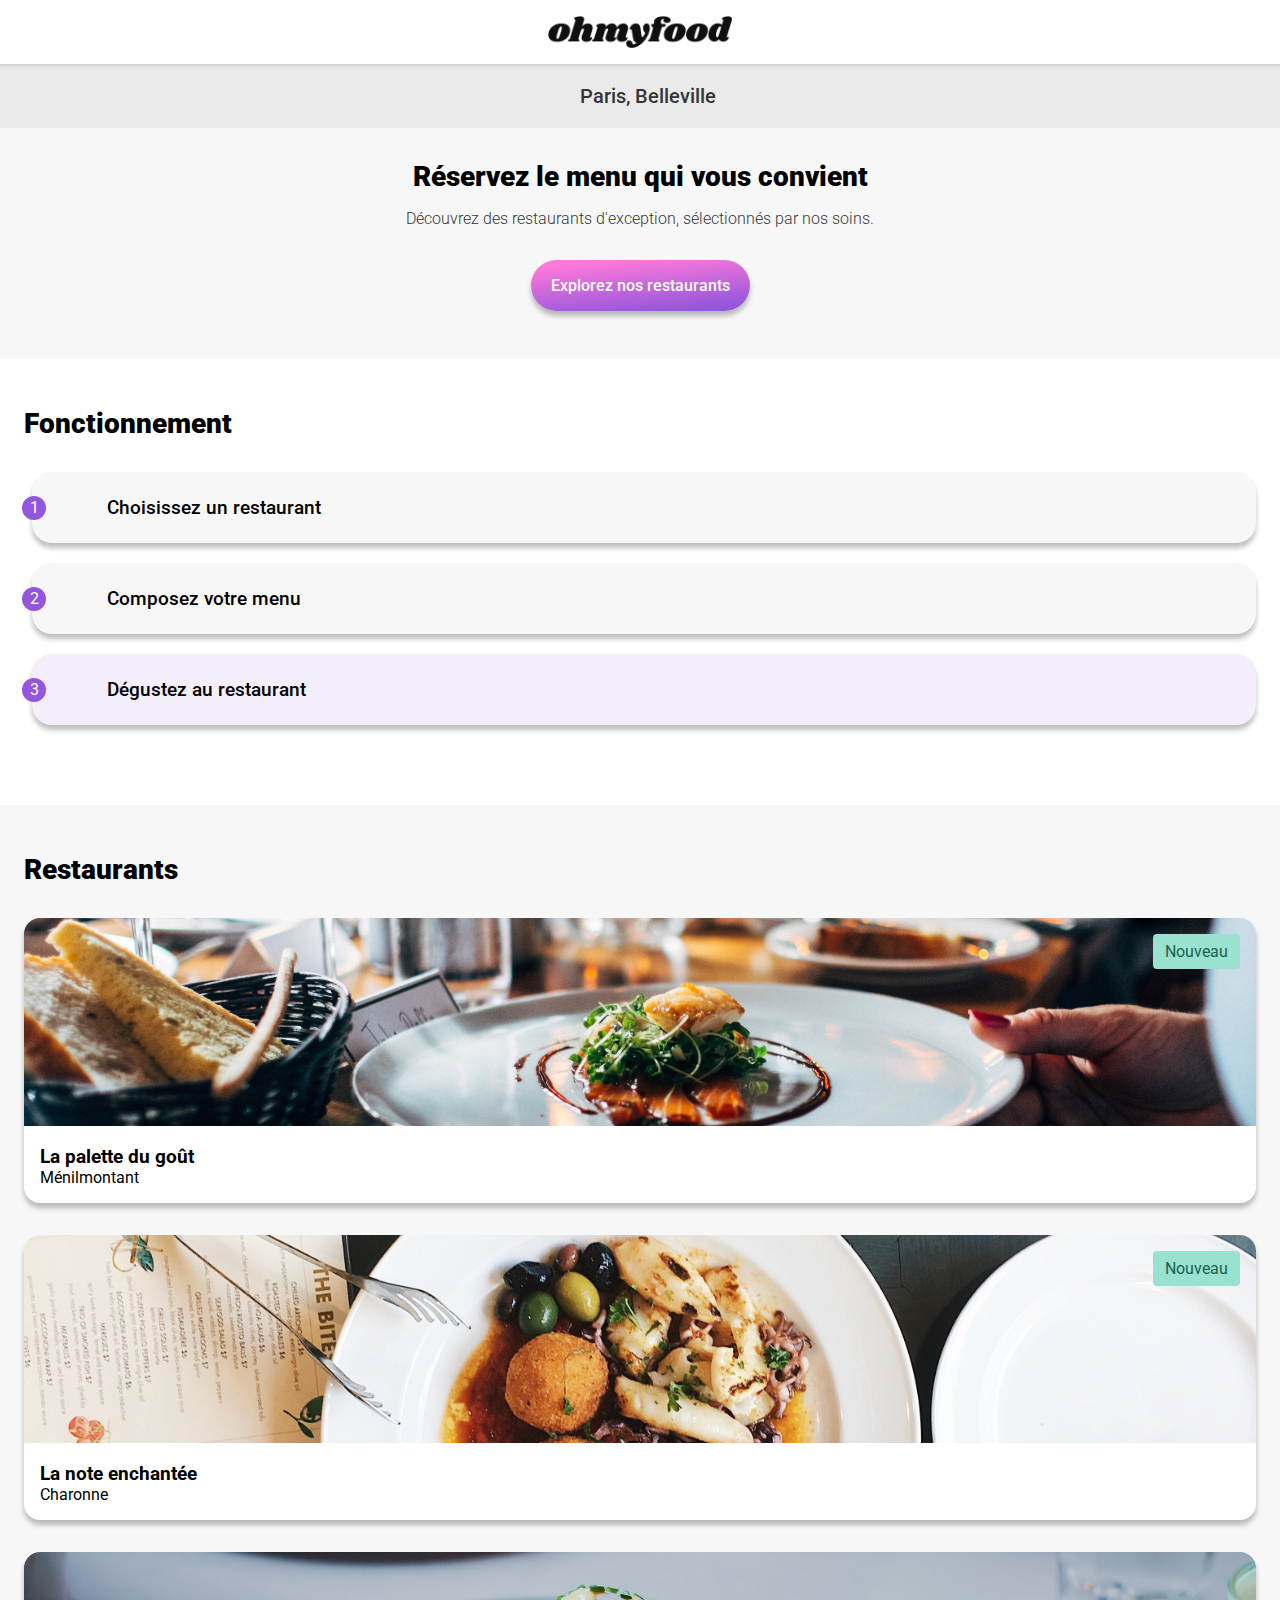
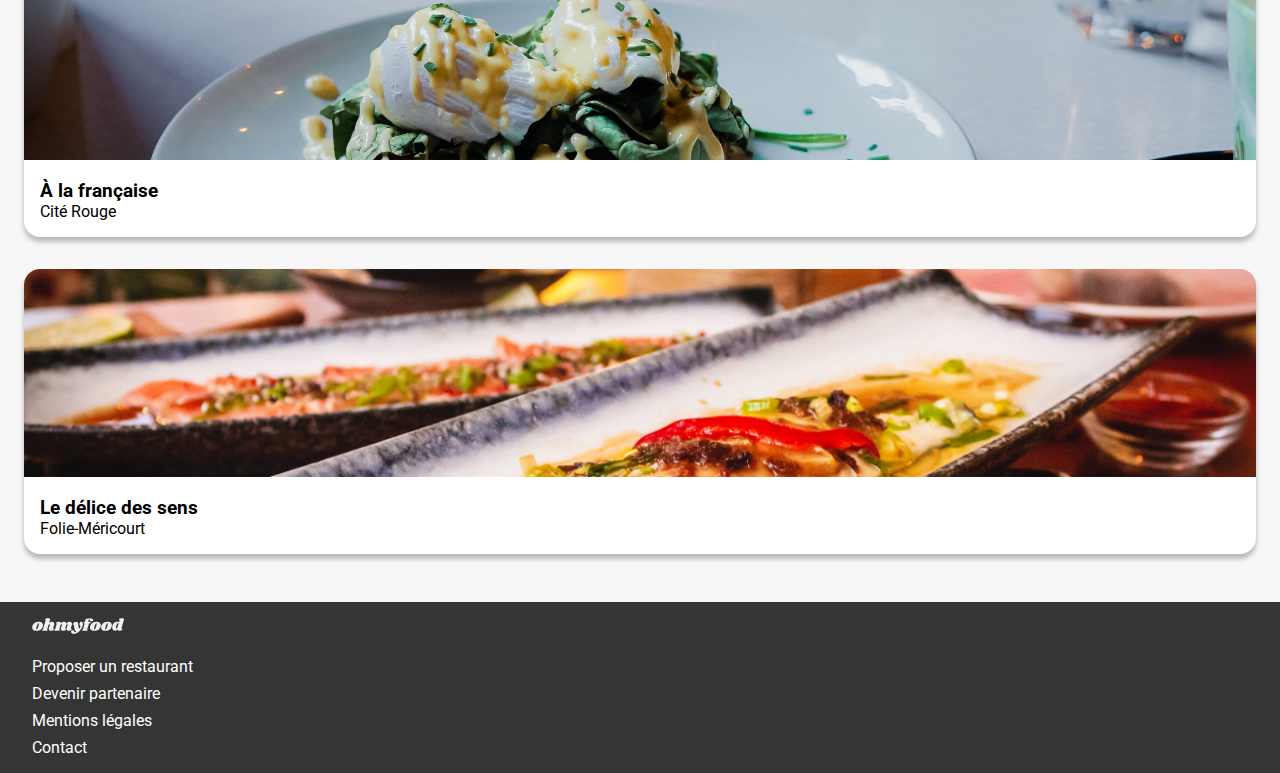
==== commit de7cd42a: "Page d'accueil" ====
--- a/index.html
+++ b/index.html
@@ -155,7 +155,7 @@
             </li>
 
             <li class="footer__item">
-                <a class="footer__link" href="#footer">Contact</a>
+                <a class="footer__link" href="mailto: contact@ohmyfood.com">Contact</a>
             </li>
         </ul>
     </footer>
--- a/css/main.css
+++ b/css/main.css
@@ -0,0 +1,203 @@
+@charset "UTF-8";
+/*
+    Author : Bertrand Sudre ;
+*/
+/* Color */
+/* Font */
+/* Weight */
+/* Shadow */
+/* Border */
+* {
+  margin: 0;
+  padding: 0;
+}
+
+body {
+  height: 100%;
+}
+
+/* Annulation des valeurs par défaut des navigateurs */
+body {
+  font-family: "Roboto", sans-serif;
+}
+
+h2 {
+  font-size: 1.75rem;
+  font-weight: 900;
+}
+
+.ordered-list {
+  display: flex;
+  flex-direction: column;
+  gap: 1.25rem;
+  margin: 2rem 0;
+  padding: 0 0 0 0.5rem;
+  list-style: none;
+  counter-reset: item;
+  font-size: 1.2rem;
+}
+.ordered-list__item {
+  counter-increment: item;
+  display: flex;
+  align-items: center;
+  padding: 1.5rem 1.5rem 1.5rem 0;
+  position: relative;
+  background-color: #F7F7F7;
+  border-radius: 20px;
+  box-shadow: 0px 5px 5px 0px rgba(0, 0, 0, 0.25);
+}
+.ordered-list__item:before {
+  content: counter(item);
+  display: inline-flex;
+  justify-content: center;
+  align-items: center;
+  position: absolute;
+  left: -0.6rem;
+  width: 1.5rem;
+  height: 1.5rem;
+  font-size: 1rem;
+  border-radius: 100%;
+  background: #9356DC;
+  color: white;
+}
+.ordered-list__item--highlight {
+  background-color: rgba(147, 86, 220, 0.1);
+}
+.ordered-list__icon {
+  color: #7E7E7E;
+  font-size: 1.5rem;
+  width: 27px;
+  margin: 0 1rem 0 2rem;
+  align-self: center;
+}
+.ordered-list__icon--highlight {
+  color: #9356DC;
+}
+.ordered-list__text {
+  font-weight: 500;
+}
+
+.card {
+  display: block;
+  position: relative;
+  border-radius: 1rem;
+  background-color: #fff;
+  text-decoration: none;
+  color: #000;
+  box-shadow: 0px 5px 5px 0px rgba(0, 0, 0, 0.25);
+}
+.card__img {
+  height: 13rem;
+  width: 100%;
+  border-radius: 1rem 1rem 0 0;
+  -o-object-fit: cover;
+     object-fit: cover;
+}
+.card__new {
+  padding: 0.5rem 0.75rem;
+  position: absolute;
+  top: 1rem;
+  right: 1rem;
+  border-radius: 0.25rem;
+  background-color: #99E2D0;
+  color: #1b6150;
+}
+.card__footer {
+  display: flex;
+  justify-content: space-between;
+  padding: 1rem;
+}
+
+.header {
+  height: 2rem;
+  padding: 1rem 0 1rem 0;
+  text-align: center;
+  vertical-align: center;
+}
+.header > h1 {
+  height: 100%;
+}
+.header__img {
+  height: 100%;
+}
+
+.footer {
+  background-color: #353535;
+  padding: 1rem 2rem;
+}
+.footer__title {
+  font-family: "Shrikhand", cursive;
+  color: #fff;
+  margin-bottom: 1rem;
+}
+.footer__logo {
+  height: 1rem;
+  filter: invert(1);
+}
+.footer__link {
+  text-decoration: none;
+  color: #fff;
+}
+.footer__list {
+  display: flex;
+  flex-direction: column;
+  gap: 0.5rem;
+}
+.footer__item {
+  list-style: none;
+}
+
+.location {
+  display: flex;
+  justify-content: center;
+  padding: 1.25rem 1rem;
+  font-size: 1.25rem;
+  color: #353535;
+  background-color: #EAEAEA;
+  box-shadow: 0px 5px 5px -5px rgba(0, 0, 0, 0.25) inset;
+}
+.location__icon {
+  margin-right: 1rem;
+}
+.location__text {
+  font-weight: 500;
+}
+
+.introduction {
+  padding: 2rem 1rem 4rem 1rem;
+  text-align: center;
+  background-color: #F7F7F7;
+}
+.introduction__title {
+  margin-bottom: 1rem;
+}
+.introduction__subtitle {
+  margin-bottom: 3rem;
+  font-weight: 300;
+  color: #353535;
+}
+.introduction__link {
+  color: #fff;
+  text-decoration: none;
+  padding: 1rem 1.25rem;
+  border-radius: 40px;
+  box-shadow: 0px 5px 5px 0px rgba(0, 0, 0, 0.25);
+  background: linear-gradient(355deg, #9356DC 10%, #FF79DA 90%);
+  font-weight: 500;
+}
+
+.functioning {
+  padding: 3rem 1.5rem;
+}
+
+.restaurants {
+  padding: 3rem 1.5rem;
+  background-color: #F7F7F7;
+}
+
+.cards {
+  margin: 2rem 0 0 0;
+  display: flex;
+  flex-direction: column;
+  gap: 2rem;
+}/*# sourceMappingURL=main.css.map */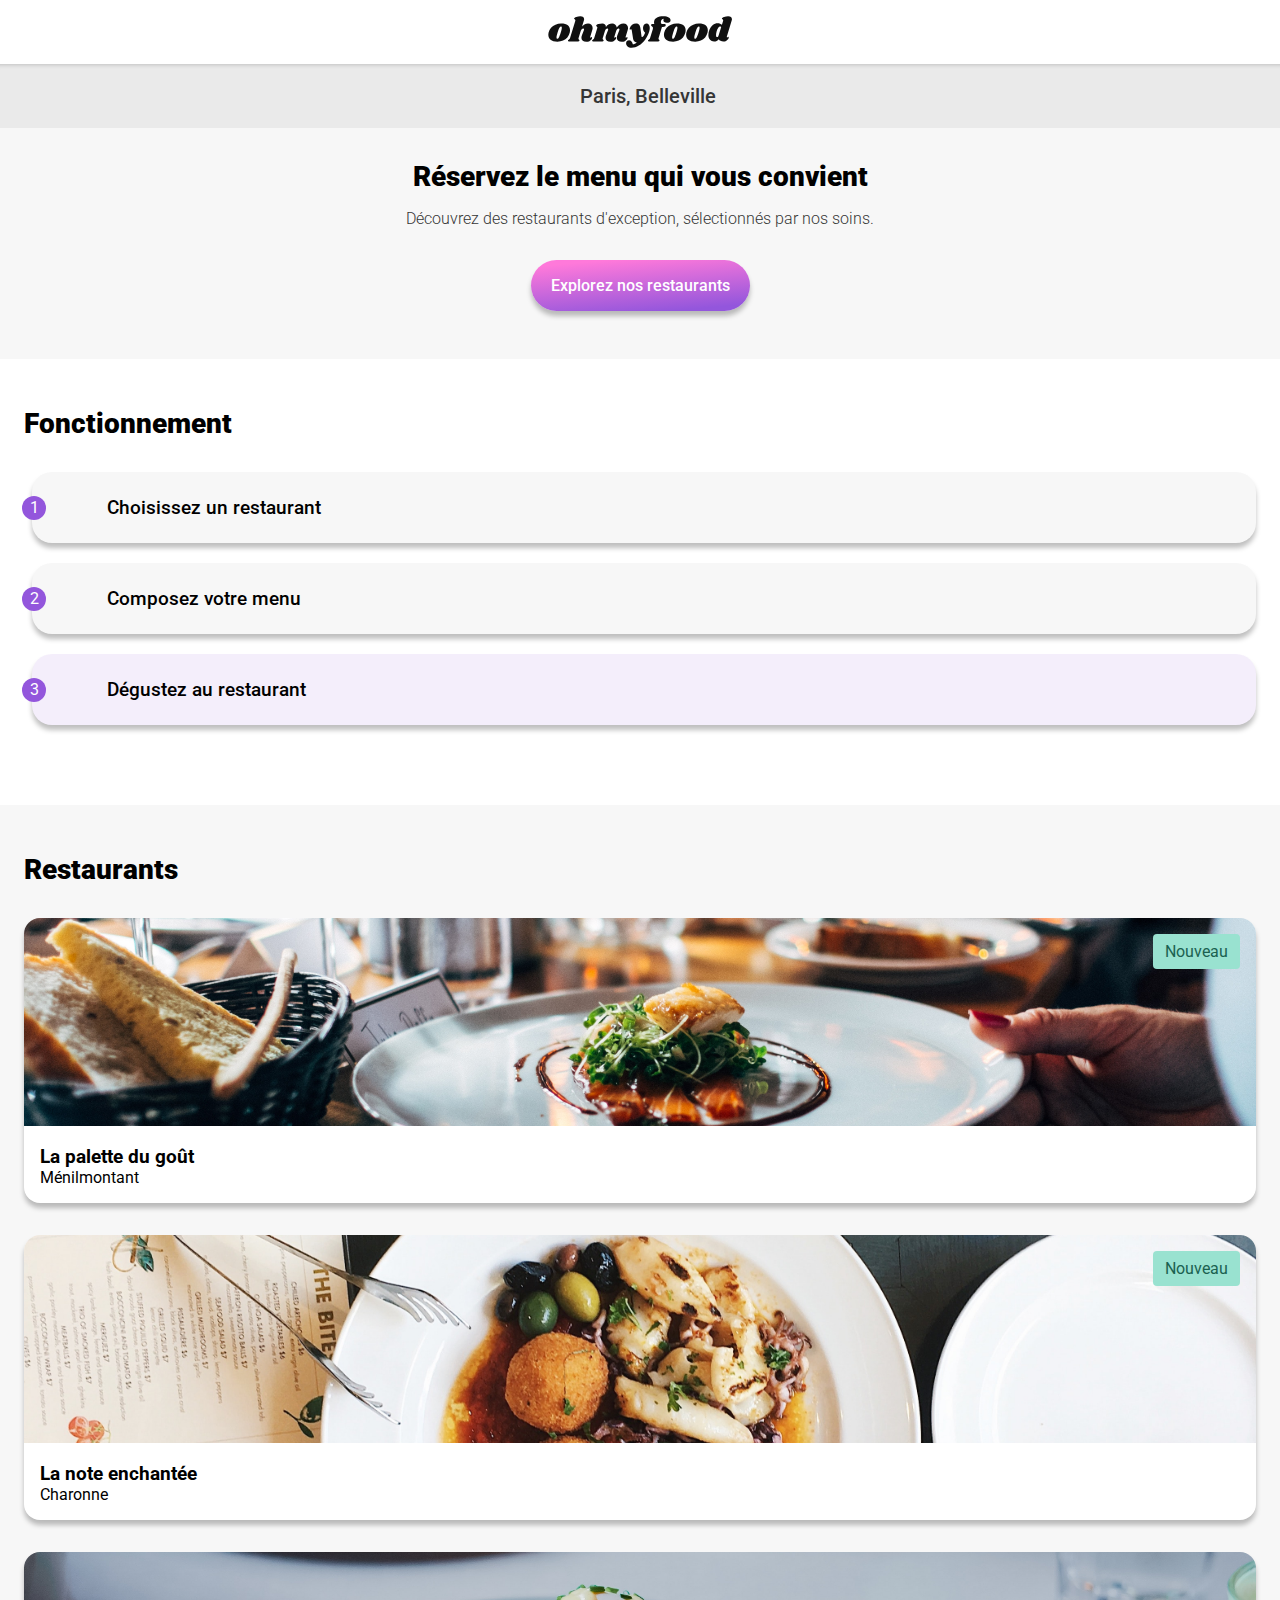
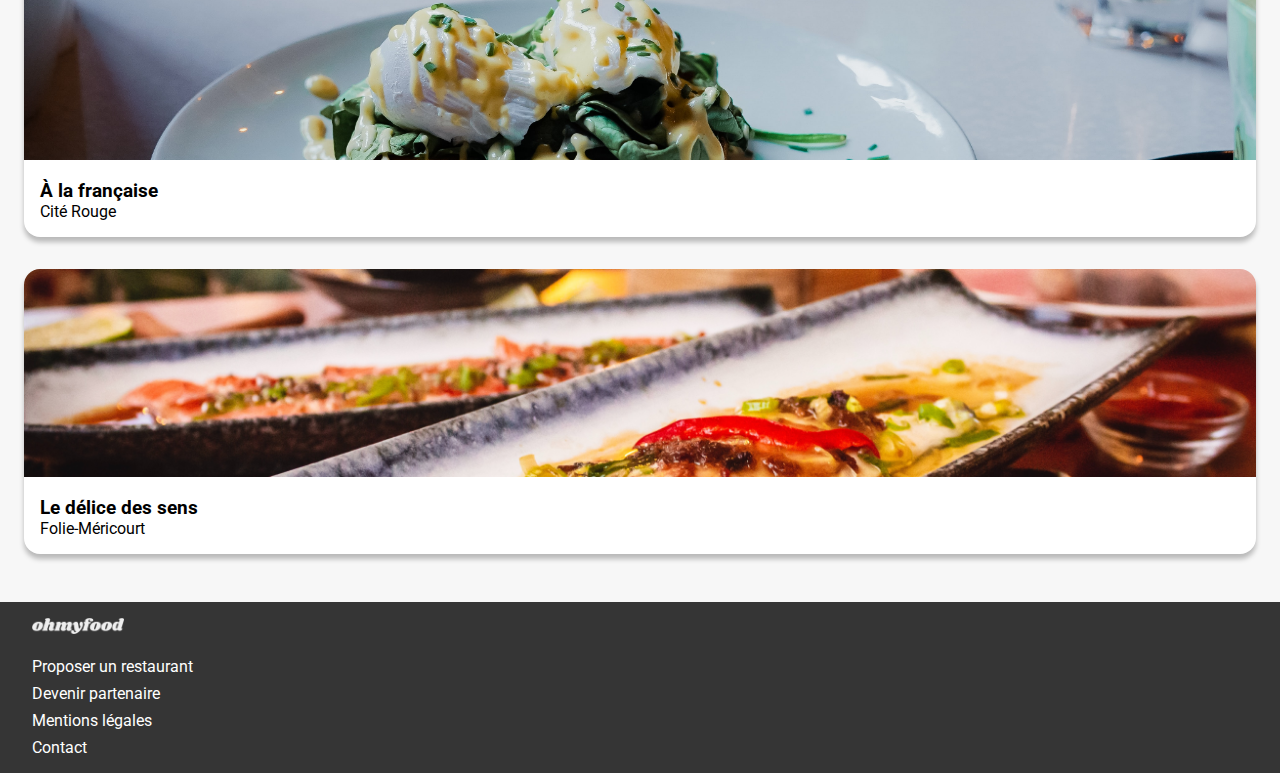
==== commit 012af89b: "Page d'accueil" ====
--- a/index.html
+++ b/index.html
@@ -22,7 +22,7 @@
     <header class="header">
         <h1 class="header__logo">
             <a href="./index.html">
-                <img class="header__img" src="./images/logo/ohmyfood.png" alt="Ohmyfood">
+                <img class="header__img" src="./images/logo/ohmyfood@2x.svg" alt="Ohmyfood">
             </a>
         </h1>
     </header>
@@ -133,7 +133,7 @@
 
     <footer id="footer" class="footer">
         <h4 class="footer__title">
-            <img class="footer__logo" src="./images/logo/ohmyfood@2x.svg">
+            <img class="footer__logo" src="./images/logo/ohmyfood.png" alt="ohmyfood">
         </h4>
         <ul class="footer__list">
             <li class="footer__item">
@@ -155,7 +155,7 @@
             </li>
 
             <li class="footer__item">
-                <a class="footer__link" href="mailto: contact@ohmyfood.com">Contact</a>
+                <a class="footer__link" href="mailto:contact@ohmyfood.com">Contact</a>
             </li>
         </ul>
     </footer>
--- a/css/main.css
+++ b/css/main.css
@@ -14,6 +14,8 @@
 
 body {
   height: 100%;
+  max-width: 1400px;
+  margin: auto;
 }
 
 /* Annulation des valeurs par défaut des navigateurs */
@@ -108,13 +110,63 @@
   padding: 1rem;
 }
 
+.submenu {
+  display: flex;
+  flex-direction: column;
+  gap: 1rem;
+  margin-bottom: 3rem;
+}
+.submenu__title {
+  text-transform: uppercase;
+  color: #7E7E7E;
+  font-weight: 500;
+  padding-bottom: 0.5rem;
+  border-bottom-style: solid;
+  border-bottom-width: 0.25rem;
+  border-bottom-color: #99E2D0;
+  width: 3rem;
+}
+
+.menu-item {
+  display: flex;
+  justify-content: space-between;
+  align-items: flex-end;
+  background: #fff;
+  padding: 1rem;
+  border-radius: 20px;
+  box-shadow: 0px 5px 5px 0px rgba(0, 0, 0, 0.25);
+}
+.menu-item__header {
+  display: flex;
+  flex-direction: column;
+  gap: 0.25rem;
+}
+.menu-item__title {
+  font-weight: 700;
+}
+.menu-item__desc {
+  font-weight: 300;
+}
+.menu-item__price {
+  font-weight: 700;
+  color: #353535;
+}
+
 .header {
   height: 2rem;
   padding: 1rem 0 1rem 0;
   text-align: center;
   vertical-align: center;
-}
-.header > h1 {
+  position: relative;
+}
+.header__icon {
+  position: absolute;
+  left: 1rem;
+  font-size: 1.5rem;
+  color: #000;
+  vertical-align: center;
+}
+.header__logo {
   height: 100%;
 }
 .header__img {
@@ -200,4 +252,41 @@
   display: flex;
   flex-direction: column;
   gap: 2rem;
+}
+
+.background {
+  width: 100%;
+}
+.background__img {
+  width: 100%;
+  max-height: 50rem;
+  -o-object-fit: cover;
+     object-fit: cover;
+}
+
+.menu {
+  padding: 2rem 1rem;
+  background-color: #F7F7F7;
+  border-radius: 40px;
+  margin-top: -3rem;
+  position: relative;
+}
+.menu__header {
+  margin-bottom: 2rem;
+}
+.menu__title {
+  font-family: "Shrikhand", cursive;
+}
+.menu__footer {
+  text-align: center;
+}
+.menu__btn {
+  font-size: 1rem;
+  border: none;
+  color: #fff;
+  padding: 1rem 3rem;
+  border-radius: 40px;
+  box-shadow: 0px 5px 5px 0px rgba(0, 0, 0, 0.25);
+  background: linear-gradient(355deg, #9356DC 10%, #FF79DA 90%);
+  font-weight: 700;
 }/*# sourceMappingURL=main.css.map */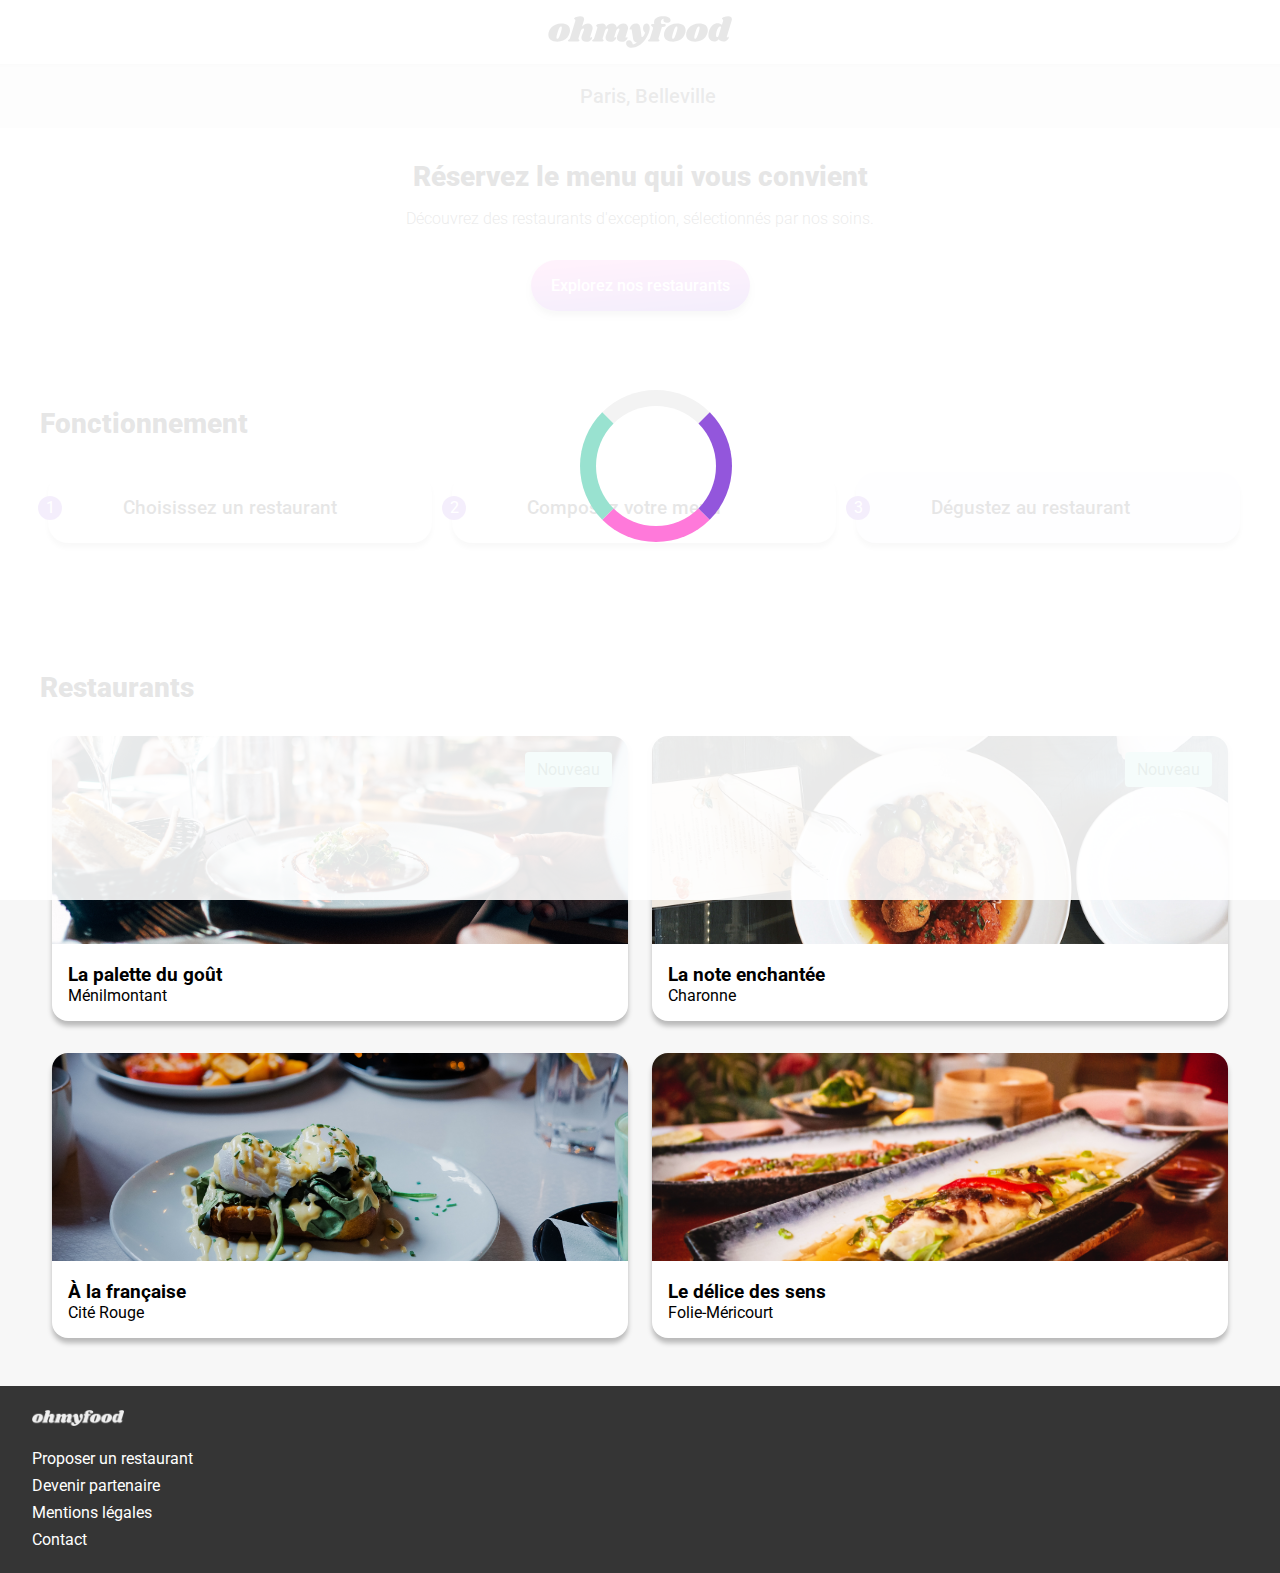
==== commit 493a4867: "Mise en place des animations" ====
--- a/index.html
+++ b/index.html
@@ -18,6 +18,9 @@
     <link rel="stylesheet" href="./css/main.css">
 </head>
 <body>
+    <div class="loader">
+        <div class="loader__spin"></div>
+    </div>
     
     <header class="header">
         <h1 class="header__logo">
@@ -38,7 +41,7 @@
         <section class="introduction">
             <h2 class="introduction__title">Réservez le menu qui vous convient</h2>
             <p class="introduction__subtitle">Découvrez des restaurants d'exception, sélectionnés par nos soins.</p>
-            <a class="introduction__link" href="#restaurants">Explorez nos restaurants</a>
+            <a class="introduction__link button" href="#restaurants">Explorez nos restaurants</a>
         </section>
 
         <!-- Section dédiée au fonctionnement du site -->
@@ -77,8 +80,8 @@
                                 <span class="card__location">Ménilmontant</span>
                             </div>
                             <div class="card__btn">
-                                <i class="fa-regular fa-heart fa-2x card__icon--empty"></i>
-                                <i class="fa-solid fa-heart fa-2x card__icon--fill"></i>
+                                <i class="fa-regular fa-heart fa-2x card__icon card__icon--empty"></i>
+                                <i class="fa-solid fa-heart fa-2x card__icon card__icon--fill"></i>
                             </div>
                         </footer>
                     </a>
@@ -93,8 +96,8 @@
                                 <span class="card__location">Charonne</span>
                             </div>
                             <div class="card__btn">
-                                <i class="fa-regular fa-heart fa-2x card__icon--empty"></i>
-                                <i class="fa-solid fa-heart fa-2x card__icon--fill"></i>
+                                <i class="fa-regular fa-heart fa-2x card__icon card__icon--empty"></i>
+                                <i class="fa-solid fa-heart fa-2x card__icon card__icon--fill"></i>
                             </div>
                         </footer>
                     </a>
@@ -107,8 +110,8 @@
                                 <span class="card__location">Cité Rouge</span>
                             </div>
                             <div class="card__btn">
-                                <i class="fa-regular fa-heart fa-2x card__icon--empty"></i>
-                                <i class="fa-solid fa-heart fa-2x card__icon--fill"></i>
+                                <i class="fa-regular fa-heart fa-2x card__icon card__icon--empty"></i>
+                                <i class="fa-solid fa-heart fa-2x card__icon card__icon--fill"></i>
                             </div>
                         </footer>
                     </a>
@@ -121,8 +124,8 @@
                                 <span class="card__location">Folie-Méricourt</span>
                             </div>
                             <div class="card__btn">
-                                <i class="fa-regular fa-heart fa-2x card__icon--empty"></i>
-                                <i class="fa-solid fa-heart fa-2x card__icon--fill"></i>
+                                <i class="fa-regular fa-heart fa-2x card__icon card__icon--empty"></i>
+                                <i class="fa-solid fa-heart fa-2x card__icon card__icon--fill"></i>
                             </div>
                         </footer>
                     </a>
--- a/css/main.css
+++ b/css/main.css
@@ -7,6 +7,7 @@
 /* Weight */
 /* Shadow */
 /* Border */
+/* Width */
 * {
   margin: 0;
   padding: 0;
@@ -14,7 +15,6 @@
 
 body {
   height: 100%;
-  max-width: 1400px;
   margin: auto;
 }
 
@@ -26,6 +26,67 @@
 h2 {
   font-size: 1.75rem;
   font-weight: 900;
+}
+
+@-webkit-keyframes appear {
+  0% {
+    transform: scale(0);
+  }
+  100% {
+    transform: scale(1);
+  }
+}
+
+@keyframes appear {
+  0% {
+    transform: scale(0);
+  }
+  100% {
+    transform: scale(1);
+  }
+}
+@-webkit-keyframes loader {
+  100% {
+    opacity: 0;
+    z-index: -1;
+  }
+}
+@keyframes loader {
+  100% {
+    opacity: 0;
+    z-index: -1;
+  }
+}
+@-webkit-keyframes spin {
+  0% {
+    transform: rotate(0deg);
+  }
+  100% {
+    transform: rotate(360deg);
+  }
+}
+@keyframes spin {
+  0% {
+    transform: rotate(0deg);
+  }
+  100% {
+    transform: rotate(360deg);
+  }
+}
+.button {
+  color: #fff;
+  text-decoration: none;
+  padding: 1rem 1.25rem;
+  border-radius: 40px;
+  box-shadow: 0px 5px 5px 0px rgba(0, 0, 0, 0.25);
+  background: linear-gradient(355deg, #9356DC 10%, #FF79DA 90%);
+  font-weight: 500;
+  transition-duration: 300ms;
+  cursor: pointer;
+}
+.button:hover {
+  opacity: 0.8;
+  box-shadow: 0px 5px 5px 0px rgba(0, 0, 0, 0.75);
 }
 
 .ordered-list {
@@ -65,6 +126,11 @@
 .ordered-list__item--highlight {
   background-color: rgba(147, 86, 220, 0.1);
 }
+@media screen and (min-width: 1090px) {
+  .ordered-list__item {
+    flex: 1;
+  }
+}
 .ordered-list__icon {
   color: #7E7E7E;
   font-size: 1.5rem;
@@ -77,6 +143,11 @@
 }
 .ordered-list__text {
   font-weight: 500;
+}
+@media screen and (min-width: 1090px) {
+  .ordered-list {
+    flex-direction: row;
+  }
 }
 
 .card {
@@ -109,12 +180,44 @@
   justify-content: space-between;
   padding: 1rem;
 }
+.card__btn {
+  position: relative;
+}
+.card__icon {
+  position: absolute;
+  top: 0;
+  right: 0;
+  transition: opacity 0.4s;
+}
+.card__icon--empty {
+  opacity: 0.7;
+}
+.card__icon--empty:hover {
+  opacity: 0;
+}
+.card__icon--fill {
+  background: linear-gradient(355deg, #9356DC 10%, #FF79DA 90%);
+  -webkit-background-clip: text;
+          background-clip: text;
+  -webkit-text-fill-color: transparent;
+  opacity: 0;
+}
+.card__icon--fill:hover {
+  opacity: 1;
+}
+@media screen and (min-width: 1090px) {
+  .card {
+    flex: 0 0 48%;
+  }
+}
 
 .submenu {
   display: flex;
   flex-direction: column;
   gap: 1rem;
-  margin-bottom: 3rem;
+  padding-bottom: 1rem;
+  margin-bottom: 2rem;
+  overflow: hidden;
 }
 .submenu__title {
   text-transform: uppercase;
@@ -126,30 +229,165 @@
   border-bottom-color: #99E2D0;
   width: 3rem;
 }
+@media screen and (min-width: 1090px) {
+  .submenu {
+    flex: 1;
+  }
+}
 
 .menu-item {
   display: flex;
   justify-content: space-between;
   align-items: flex-end;
   background: #fff;
-  padding: 1rem;
+  overflow: hidden;
+  cursor: pointer;
   border-radius: 20px;
   box-shadow: 0px 5px 5px 0px rgba(0, 0, 0, 0.25);
+  -webkit-animation: appear 0.4s;
+          animation: appear 0.4s;
+  -webkit-animation-fill-mode: both;
+          animation-fill-mode: both;
 }
 .menu-item__header {
-  display: flex;
-  flex-direction: column;
-  gap: 0.25rem;
+  padding: 1rem 0 1rem 1rem;
+  flex: 1;
+  white-space: nowrap;
+  text-overflow: ellipsis;
+  overflow: hidden;
 }
 .menu-item__title {
+  margin: 0;
   font-weight: 700;
+  white-space: nowrap;
+  text-overflow: ellipsis;
+  overflow: hidden;
 }
 .menu-item__desc {
+  margin: 0;
   font-weight: 300;
+  white-space: nowrap;
+  text-overflow: ellipsis;
+  overflow: hidden;
 }
 .menu-item__price {
+  padding: 1rem 1rem 1rem 0;
   font-weight: 700;
   color: #353535;
+  display: flex;
+  justify-content: flex-end;
+  align-items: flex-end;
+  margin-left: auto;
+}
+.menu-item__verif {
+  background-color: #99E2D0;
+  height: 70px;
+  width: 4rem;
+  margin-right: -4rem;
+  display: flex;
+  align-items: center;
+  justify-content: center;
+  transition-duration: 0.4s;
+}
+.menu-item__animatedIcon {
+  height: 1.5rem;
+  width: 1.5rem;
+  display: flex;
+  align-items: center;
+  justify-content: center;
+  border-radius: 100%;
+  background-color: white;
+  transform: rotate(180deg);
+  transition-duration: 0.4s;
+}
+.menu-item__icon {
+  color: #99E2D0;
+}
+.menu-item:hover .menu-item__verif {
+  margin-right: 0;
+}
+.menu-item:hover .menu-item__animatedIcon {
+  transform: rotate(0);
+}
+
+.delay-0 {
+  -webkit-animation-delay: 0s;
+          animation-delay: 0s;
+}
+
+.delay-1 {
+  -webkit-animation-delay: 0.1s;
+          animation-delay: 0.1s;
+}
+
+.delay-2 {
+  -webkit-animation-delay: 0.2s;
+          animation-delay: 0.2s;
+}
+
+.delay-3 {
+  -webkit-animation-delay: 0.3s;
+          animation-delay: 0.3s;
+}
+
+.delay-4 {
+  -webkit-animation-delay: 0.4s;
+          animation-delay: 0.4s;
+}
+
+.delay-5 {
+  -webkit-animation-delay: 0.5s;
+          animation-delay: 0.5s;
+}
+
+.delay-6 {
+  -webkit-animation-delay: 0.6s;
+          animation-delay: 0.6s;
+}
+
+.delay-7 {
+  -webkit-animation-delay: 0.7s;
+          animation-delay: 0.7s;
+}
+
+.delay-8 {
+  -webkit-animation-delay: 0.8s;
+          animation-delay: 0.8s;
+}
+
+.delay-9 {
+  -webkit-animation-delay: 0.9s;
+          animation-delay: 0.9s;
+}
+
+.loader {
+  height: 100%;
+  width: 100%;
+  position: fixed;
+  z-index: 1;
+  background-color: hsla(0deg, 0%, 100%, 0.9);
+  -webkit-animation: loader 0.5s;
+          animation: loader 0.5s;
+  -webkit-animation-delay: 2.5s;
+          animation-delay: 2.5s;
+  -webkit-animation-fill-mode: both;
+          animation-fill-mode: both;
+}
+.loader__spin {
+  position: fixed;
+  left: 50%;
+  margin-left: -60px;
+  top: 50%;
+  margin-top: -60px;
+  border: 16px solid #f3f3f3;
+  border-radius: 50%;
+  border-right: 16px solid #9356DC;
+  border-bottom: 16px solid #FF79DA;
+  border-left: 16px solid #99E2D0;
+  width: 120px;
+  height: 120px;
+  -webkit-animation: spin 3s ease;
+          animation: spin 3s ease;
 }
 
 .header {
@@ -169,13 +407,18 @@
 .header__logo {
   height: 100%;
 }
+.header__link {
+  text-decoration: none;
+  color: black;
+  font-family: "Shrikhand", cursive;
+}
 .header__img {
   height: 100%;
 }
 
 .footer {
   background-color: #353535;
-  padding: 1rem 2rem;
+  padding: 1.5rem 2rem;
 }
 .footer__title {
   font-family: "Shrikhand", cursive;
@@ -197,6 +440,10 @@
 }
 .footer__item {
   list-style: none;
+}
+.footer__icon {
+  width: 1rem;
+  font-size: 0.8rem;
 }
 
 .location {
@@ -228,24 +475,21 @@
   font-weight: 300;
   color: #353535;
 }
-.introduction__link {
-  color: #fff;
-  text-decoration: none;
-  padding: 1rem 1.25rem;
-  border-radius: 40px;
-  box-shadow: 0px 5px 5px 0px rgba(0, 0, 0, 0.25);
-  background: linear-gradient(355deg, #9356DC 10%, #FF79DA 90%);
-  font-weight: 500;
-}
 
 .functioning {
   padding: 3rem 1.5rem;
+  max-width: 1200px;
+  margin: auto;
 }
 
 .restaurants {
   padding: 3rem 1.5rem;
   background-color: #F7F7F7;
 }
+.restaurants__container {
+  max-width: 1200px;
+  margin: auto;
+}
 
 .cards {
   margin: 2rem 0 0 0;
@@ -253,23 +497,38 @@
   flex-direction: column;
   gap: 2rem;
 }
+@media screen and (min-width: 1090px) {
+  .cards {
+    flex-direction: row;
+    flex-wrap: wrap;
+    justify-content: space-around;
+    gap: 2rem 0;
+  }
+}
 
 .background {
   width: 100%;
 }
 .background__img {
   width: 100%;
-  max-height: 50rem;
+  min-height: 10rem;
+  height: 50vw;
   -o-object-fit: cover;
      object-fit: cover;
+}
+@media screen and (min-width: 1090px) {
+  .background__img {
+    max-height: 30rem;
+  }
 }
 
 .menu {
   padding: 2rem 1rem;
   background-color: #F7F7F7;
-  border-radius: 40px;
-  margin-top: -3rem;
+  border-radius: 40px 40px 0 0;
   position: relative;
+  max-width: 1200px;
+  margin: -3rem auto 0 auto;
 }
 .menu__header {
   margin-bottom: 2rem;
@@ -277,16 +536,25 @@
 .menu__title {
   font-family: "Shrikhand", cursive;
 }
+.menu__icon {
+  bottom: 0.4rem;
+  top: auto;
+  right: 1rem;
+}
 .menu__footer {
   text-align: center;
 }
 .menu__btn {
+  border: none;
+  padding: 1rem 3rem;
   font-size: 1rem;
-  border: none;
-  color: #fff;
-  padding: 1rem 3rem;
-  border-radius: 40px;
-  box-shadow: 0px 5px 5px 0px rgba(0, 0, 0, 0.25);
-  background: linear-gradient(355deg, #9356DC 10%, #FF79DA 90%);
   font-weight: 700;
+}
+
+@media screen and (min-width: 1090px) {
+  .submenus {
+    display: flex;
+    flex-direction: row;
+    gap: 2rem;
+  }
 }/*# sourceMappingURL=main.css.map */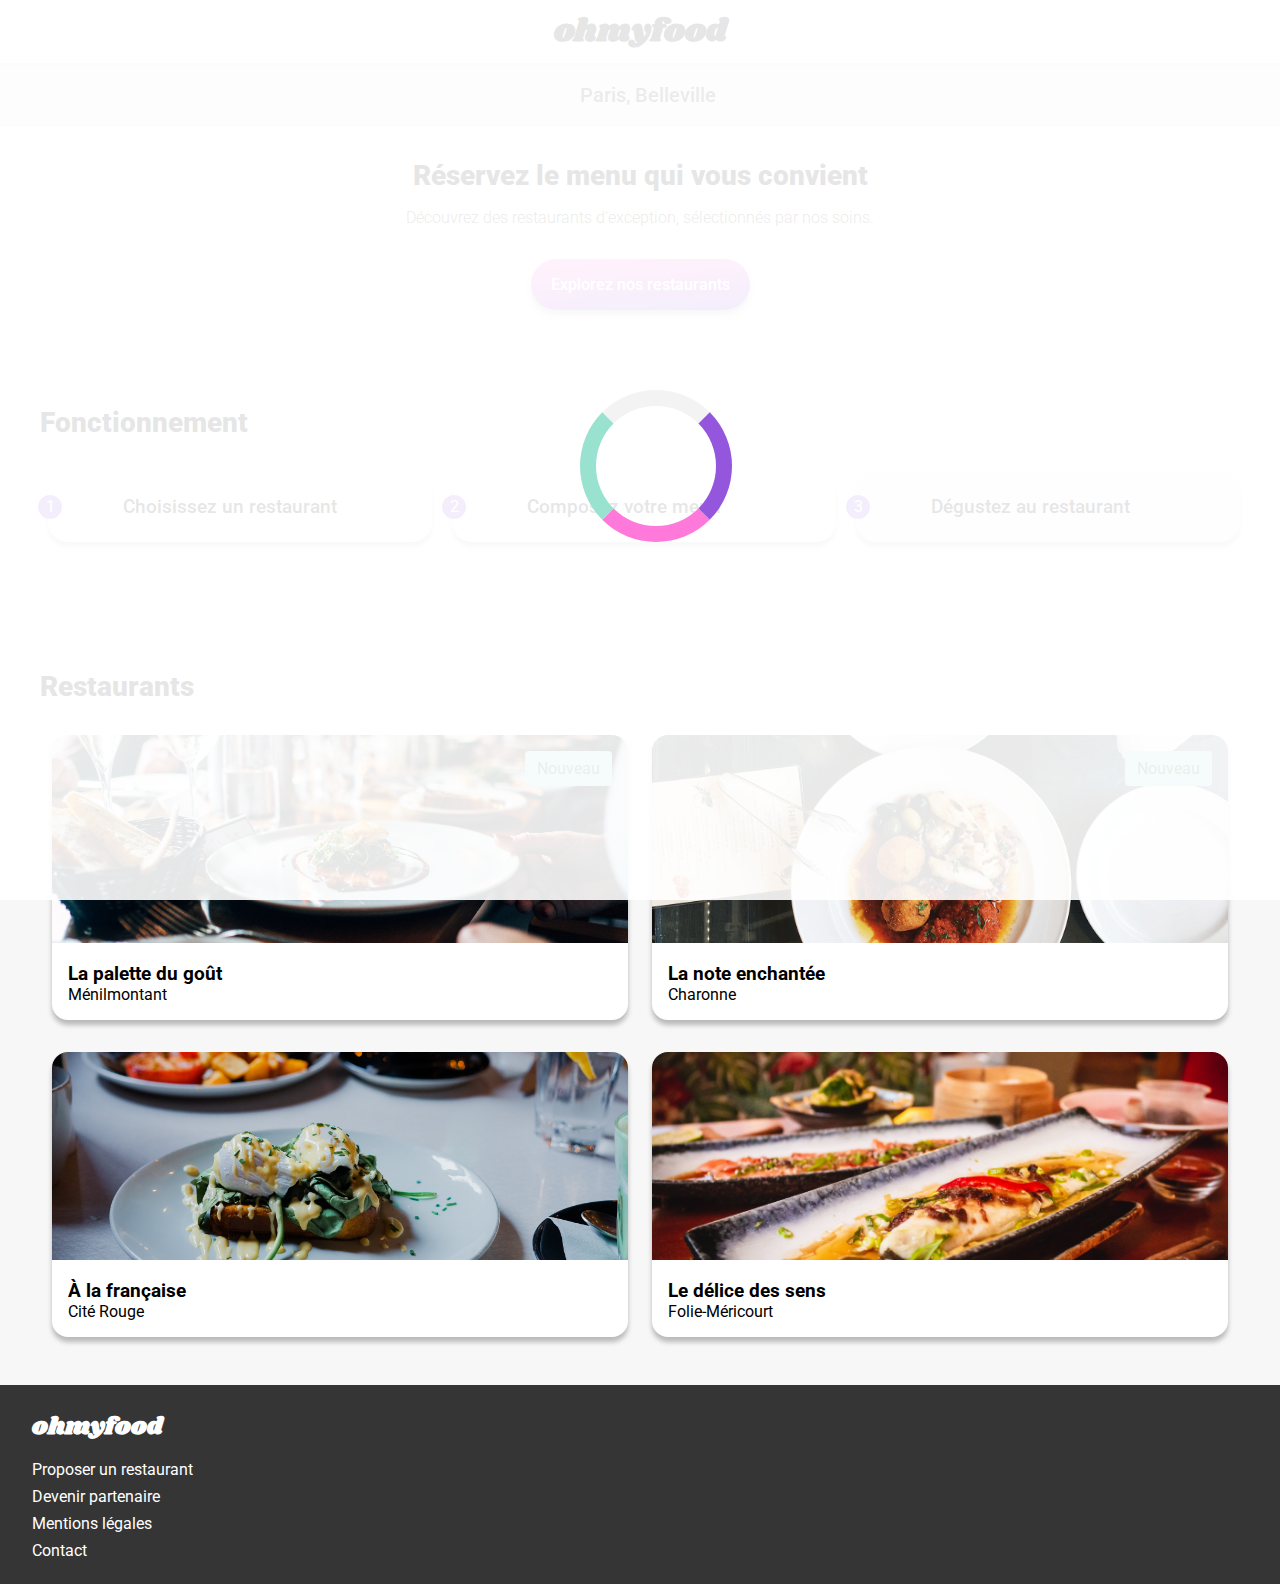
==== commit 788e0363: "Correction - no aside - title h1 and h4 (footer) without image - no footer in cards - no header in s" ====
--- a/index.html
+++ b/index.html
@@ -24,18 +24,18 @@
     
     <header class="header">
         <h1 class="header__logo">
-            <a href="./index.html">
-                <img class="header__img" src="./images/logo/ohmyfood@2x.svg" alt="Ohmyfood">
+            <a class="header__link" href="./index.html">
+                ohmyfood
             </a>
         </h1>
     </header>
 
     <main class="main">
         <!-- Section dédiée à l'affichage de la localisation -->
-        <aside class="location">
+        <div class="location">
             <i class="fa-solid fa-location-dot location__icon"></i>
             <span class="location__text">Paris, Belleville</span>
-        </aside>
+        </div>
 
         <!-- Section dédiée à l'introduction du site -->
         <section class="introduction">
@@ -74,7 +74,7 @@
                     <a class="card" href="./menu/la_palette_du_gout.html">
                         <img class="card__img" src="./images/restaurants/jay-wennington-N_Y88TWmGwA-unsplash.jpg" alt="Image de La palette du goût">
                         <span class="card__new">Nouveau</span>
-                        <footer class="card__footer">
+                        <div class="card__footer">
                             <div class="card__content">
                                 <h3 class="card__title">La palette du goût</h3>
                                 <span class="card__location">Ménilmontant</span>
@@ -83,14 +83,14 @@
                                 <i class="fa-regular fa-heart fa-2x card__icon card__icon--empty"></i>
                                 <i class="fa-solid fa-heart fa-2x card__icon card__icon--fill"></i>
                             </div>
-                        </footer>
+                        </div>
                     </a>
 
                 
                     <a class="card" href="./menu/la_note_enchantee.html">
                         <img class="card__img" src="./images/restaurants/stil-u2Lp8tXIcjw-unsplash.jpg" alt="Image de La note enchantée">
                         <span class="card__new">Nouveau</span>
-                        <footer class="card__footer">
+                        <div class="card__footer">
                             <div class="card__content">
                                 <h3 class="card__title">La note enchantée</h3>
                                 <span class="card__location">Charonne</span>
@@ -99,12 +99,12 @@
                                 <i class="fa-regular fa-heart fa-2x card__icon card__icon--empty"></i>
                                 <i class="fa-solid fa-heart fa-2x card__icon card__icon--fill"></i>
                             </div>
-                        </footer>
+                        </div>
                     </a>
                 
                     <a class="card" href="./menu/a_la_francaise.html">
                         <img class="card__img" src="./images/restaurants/toa-heftiba-DQKerTsQwi0-unsplash.jpg" alt="Image de À la française">
-                        <footer class="card__footer">
+                        <div class="card__footer">
                             <div class="card__content">
                                 <h3 class="card__title">À la française</h3>
                                 <span class="card__location">Cité Rouge</span>
@@ -113,12 +113,12 @@
                                 <i class="fa-regular fa-heart fa-2x card__icon card__icon--empty"></i>
                                 <i class="fa-solid fa-heart fa-2x card__icon card__icon--fill"></i>
                             </div>
-                        </footer>
+                        </div>
                     </a>
 
                     <a class="card" href="./menu/le_delice_des_sens.html">
                         <img class="card__img" src="./images/restaurants/louis-hansel-shotsoflouis-qNBGVyOCY8Q-unsplash.jpg" alt="Image de Le délice des sens">
-                        <footer class="card__footer">
+                        <div class="card__footer">
                             <div class="card__content">
                                 <h3 class="card__title">Le délice des sens</h3>
                                 <span class="card__location">Folie-Méricourt</span>
@@ -127,7 +127,7 @@
                                 <i class="fa-regular fa-heart fa-2x card__icon card__icon--empty"></i>
                                 <i class="fa-solid fa-heart fa-2x card__icon card__icon--fill"></i>
                             </div>
-                        </footer>
+                        </div>
                     </a>
                 </div>
             </div>
@@ -136,7 +136,7 @@
 
     <footer id="footer" class="footer">
         <h4 class="footer__title">
-            <img class="footer__logo" src="./images/logo/ohmyfood.png" alt="ohmyfood">
+            ohmyfood
         </h4>
         <ul class="footer__list">
             <li class="footer__item">
--- a/css/main.css
+++ b/css/main.css
@@ -23,6 +23,10 @@
   font-family: "Roboto", sans-serif;
 }
 
+h1 {
+  font-family: "Shrikhand", cursive;
+}
+
 h2 {
   font-size: 1.75rem;
   font-weight: 900;
@@ -78,11 +82,11 @@
   text-decoration: none;
   padding: 1rem 1.25rem;
   border-radius: 40px;
+  cursor: pointer;
+  font-weight: 500;
   box-shadow: 0px 5px 5px 0px rgba(0, 0, 0, 0.25);
   background: linear-gradient(355deg, #9356DC 10%, #FF79DA 90%);
-  font-weight: 500;
   transition-duration: 300ms;
-  cursor: pointer;
 }
 .button:hover {
   opacity: 0.8;
@@ -279,6 +283,9 @@
   align-items: flex-end;
   margin-left: auto;
 }
+.menu-item__icon {
+  color: #99E2D0;
+}
 .menu-item__verif {
   background-color: #99E2D0;
   height: 70px;
@@ -288,6 +295,9 @@
   align-items: center;
   justify-content: center;
   transition-duration: 0.4s;
+}
+.menu-item:hover .menu-item__verif {
+  margin-right: 0;
 }
 .menu-item__animatedIcon {
   height: 1.5rem;
@@ -299,12 +309,6 @@
   background-color: white;
   transform: rotate(180deg);
   transition-duration: 0.4s;
-}
-.menu-item__icon {
-  color: #99E2D0;
-}
-.menu-item:hover .menu-item__verif {
-  margin-right: 0;
 }
 .menu-item:hover .menu-item__animatedIcon {
   transform: rotate(0);
@@ -391,18 +395,16 @@
 }
 
 .header {
-  height: 2rem;
-  padding: 1rem 0 1rem 0;
+  padding: 0.5rem 0 0.5rem 0;
   text-align: center;
-  vertical-align: center;
   position: relative;
 }
 .header__icon {
   position: absolute;
   left: 1rem;
+  top: 1.1rem;
   font-size: 1.5rem;
   color: #000;
-  vertical-align: center;
 }
 .header__logo {
   height: 100%;
@@ -412,9 +414,6 @@
   color: black;
   font-family: "Shrikhand", cursive;
 }
-.header__img {
-  height: 100%;
-}
 
 .footer {
   background-color: #353535;
@@ -424,10 +423,7 @@
   font-family: "Shrikhand", cursive;
   color: #fff;
   margin-bottom: 1rem;
-}
-.footer__logo {
-  height: 1rem;
-  filter: invert(1);
+  font-size: 1.5rem;
 }
 .footer__link {
   text-decoration: none;
